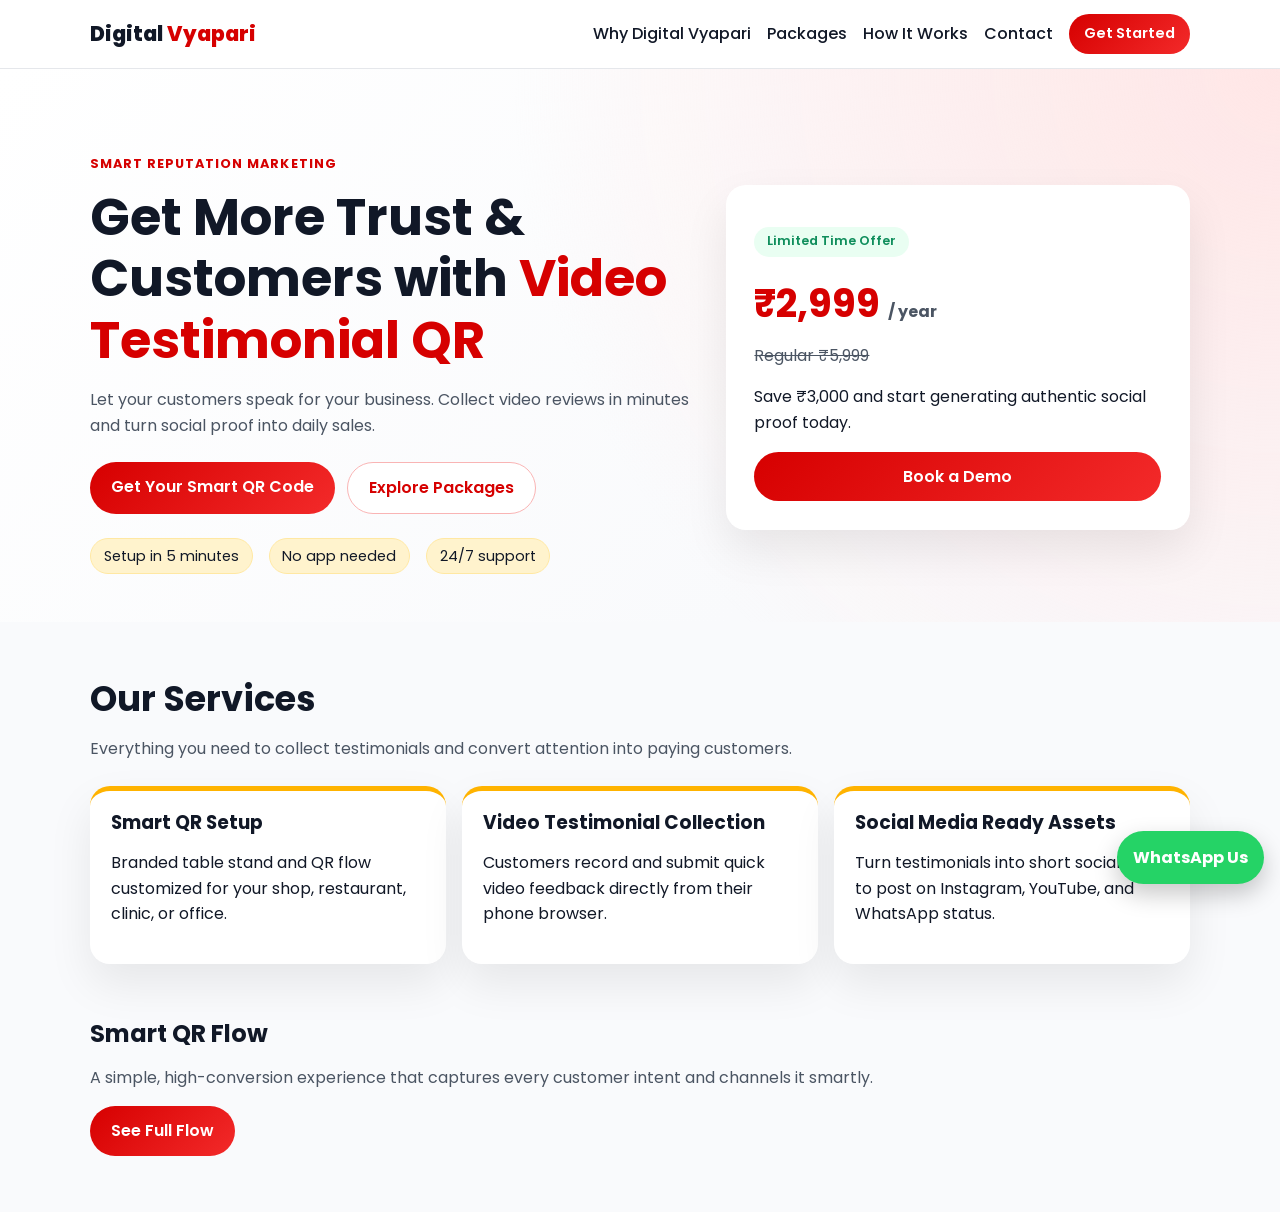
==== index.html @ a687a610 "Extend site with additional pages and Smart QR flow" ====
<!DOCTYPE html>
<html lang="en">
  <head>
    <meta charset="UTF-8" />
    <meta name="viewport" content="width=device-width, initial-scale=1.0" />
    <title>Digital Vyapari | Smart QR Video Testimonial</title>
    <meta
      name="description"
      content="Digital Vyapari helps local businesses collect video testimonials and grow trust using Smart QR technology."
    />
    <link rel="preconnect" href="https://fonts.googleapis.com" />
    <link rel="preconnect" href="https://fonts.gstatic.com" crossorigin />
    <link
      href="https://fonts.googleapis.com/css2?family=Poppins:wght@400;500;600;700;800&display=swap"
      rel="stylesheet"
    />
    <link rel="stylesheet" href="styles.css" />
  </head>
  <body>
    <header class="site-header">
      <div class="container nav-wrap">
        <a href="index.html" class="brand">Digital <span>Vyapari</span></a>
        <nav>
          <a href="why-digital-vyapari.html">Why Digital Vyapari</a>
          <a href="packages.html">Packages</a>
          <a href="how-it-works.html">How It Works</a>
          <a href="contact.html">Contact</a>
          <a href="contact.html" class="btn btn-small">Get Started</a>
        </nav>
      </div>
    </header>

    <main>
      <section class="hero">
        <div class="container hero-grid">
          <div class="hero-copy reveal-up">
            <p class="eyebrow">Smart Reputation Marketing</p>
            <h1>
              Get More Trust & Customers with <span>Video Testimonial QR</span>
            </h1>
            <p class="subtext">
              Let your customers speak for your business. Collect video reviews
              in minutes and turn social proof into daily sales.
            </p>
            <div class="hero-cta">
              <a href="contact.html" class="btn">Get Your Smart QR Code</a>
              <a href="packages.html" class="btn btn-outline">Explore Packages</a>
            </div>
            <ul class="hero-points">
              <li>Setup in 5 minutes</li>
              <li>No app needed</li>
              <li>24/7 support</li>
            </ul>
          </div>
          <div class="hero-card reveal-up delay-1">
            <p class="badge">Limited Time Offer</p>
            <h2>₹2,999 <small>/ year</small></h2>
            <p class="strike">Regular ₹5,999</p>
            <p>Save ₹3,000 and start generating authentic social proof today.</p>
            <a class="btn btn-block" href="contact.html">Book a Demo</a>
          </div>
        </div>
      </section>

      <section class="services section">
        <div class="container reveal-up">
          <h2>Our Services</h2>
          <p class="section-text">
            Everything you need to collect testimonials and convert attention
            into paying customers.
          </p>
          <div class="service-grid">
            <article class="service-card">
              <h3>Smart QR Setup</h3>
              <p>
                Branded table stand and QR flow customized for your shop,
                restaurant, clinic, or office.
              </p>
            </article>
            <article class="service-card">
              <h3>Video Testimonial Collection</h3>
              <p>
                Customers record and submit quick video feedback directly from
                their phone browser.
              </p>
            </article>
            <article class="service-card">
              <h3>Social Media Ready Assets</h3>
              <p>
                Turn testimonials into short social clips to post on Instagram,
                YouTube, and WhatsApp status.
              </p>
            </article>
          </div>
        </div>
      </section>

      <section class="section flow-highlight">
        <div class="container reveal-up">
          <h2>Smart QR Flow</h2>
          <p class="section-text">
            A simple, high-conversion experience that captures every customer
            intent and channels it smartly.
          </p>
          <a href="how-it-works.html" class="btn">See Full Flow</a>
        </div>
      </section>
    </main>

    <a
      class="whatsapp-float"
      href="https://wa.me/919999999999"
      target="_blank"
      rel="noopener noreferrer"
      aria-label="Chat on WhatsApp"
      >WhatsApp Us</a
    >
  </body>
</html>
---- styles.css ----
:root {
  --bg: #f9fafc;
  --text: #111827;
  --muted: #4b5563;
  --primary: #d60000;
  --secondary: #ffb300;
  --accent: #128c7e;
  --card: #ffffff;
  --shadow: 0 20px 45px rgba(0, 0, 0, 0.08);
}

* {
  box-sizing: border-box;
}

body {
  margin: 0;
  font-family: "Poppins", system-ui, -apple-system, sans-serif;
  color: var(--text);
  background: var(--bg);
  line-height: 1.6;
}

.container {
  width: min(1100px, 92%);
  margin: 0 auto;
}

.site-header {
  position: sticky;
  top: 0;
  background: rgba(255, 255, 255, 0.9);
  backdrop-filter: blur(10px);
  border-bottom: 1px solid #e5e7eb;
  z-index: 10;
}

.nav-wrap {
  display: flex;
  justify-content: space-between;
  align-items: center;
  gap: 1rem;
  padding: 0.85rem 0;
}

.brand {
  font-size: 1.3rem;
  font-weight: 800;
  color: var(--text);
  text-decoration: none;
  white-space: nowrap;
}

.brand span {
  color: var(--primary);
}

nav {
  display: flex;
  gap: 1rem;
  align-items: center;
}

nav a {
  color: var(--text);
  text-decoration: none;
  font-weight: 500;
  transition: color 0.25s ease;
}

nav a:hover {
  color: var(--primary);
}

.hero {
  padding: 4.5rem 0 3rem;
  background: radial-gradient(circle at top right, #ffe6e6, transparent 55%),
    linear-gradient(135deg, #ffffff 0%, #f9fafc 70%);
}

.page-hero {
  padding: 4rem 0 2.4rem;
}

.hero-grid {
  display: grid;
  grid-template-columns: 1.3fr 1fr;
  gap: 2rem;
  align-items: center;
}

.eyebrow {
  font-weight: 700;
  color: var(--primary);
  text-transform: uppercase;
  letter-spacing: 0.08em;
  font-size: 0.8rem;
}

h1,
h2,
h3 {
  line-height: 1.2;
  margin: 0 0 0.7rem;
}

h1 {
  font-size: clamp(2rem, 4vw, 3.2rem);
}

h1 span {
  color: var(--primary);
}

.subtext,
.section-text {
  color: var(--muted);
}

.hero-cta {
  display: flex;
  gap: 0.8rem;
  flex-wrap: wrap;
  margin: 1.5rem 0;
}

.btn {
  display: inline-block;
  background: linear-gradient(135deg, var(--primary), #f32a2a);
  color: #fff;
  border: none;
  border-radius: 999px;
  padding: 0.75rem 1.3rem;
  font-weight: 600;
  text-decoration: none;
  cursor: pointer;
  transition: transform 0.22s ease, box-shadow 0.22s ease;
}

.btn:hover {
  transform: translateY(-2px);
  box-shadow: 0 10px 20px rgba(214, 0, 0, 0.18);
}

.btn-outline {
  background: #fff;
  color: var(--primary);
  border: 1px solid #f9b4b4;
}

.btn-small {
  padding: 0.55rem 0.95rem;
  font-size: 0.9rem;
}

.btn-block {
  width: 100%;
  text-align: center;
}

.hero-points {
  list-style: none;
  display: flex;
  gap: 1rem;
  padding: 0;
  margin: 0;
  flex-wrap: wrap;
}

.hero-points li {
  background: #fff3cd;
  border: 1px solid #ffe8a3;
  border-radius: 999px;
  padding: 0.35rem 0.8rem;
  font-size: 0.9rem;
}

.hero-card,
.service-card,
.contact-form {
  background: var(--card);
  border-radius: 20px;
  box-shadow: var(--shadow);
}

.hero-card {
  padding: 1.8rem;
}

.badge {
  display: inline-block;
  background: #e9fef2;
  color: #0f8e5c;
  border-radius: 999px;
  padding: 0.3rem 0.8rem;
  font-size: 0.8rem;
  font-weight: 600;
}

.hero-card h2 {
  margin-top: 0.7rem;
  font-size: 2.4rem;
  color: var(--primary);
}

.hero-card h2 small {
  font-size: 1rem;
  color: var(--muted);
}

.strike {
  text-decoration: line-through;
  color: var(--muted);
}

.section {
  padding: 3.5rem 0;
}

.services h2,
.contact h2 {
  font-size: clamp(1.5rem, 3vw, 2.2rem);
}

.service-grid,
.flow-grid {
  margin-top: 1.5rem;
  display: grid;
  grid-template-columns: repeat(3, minmax(0, 1fr));
  gap: 1rem;
}

.service-card {
  padding: 1.3rem;
  border-top: 5px solid var(--secondary);
  transition: transform 0.25s ease, box-shadow 0.25s ease;
}

.service-card:hover,
.hero-card:hover {
  transform: translateY(-4px);
  box-shadow: 0 24px 46px rgba(0, 0, 0, 0.1);
}

.flow-highlight {
  padding-top: 0;
}

.contact {
  background: linear-gradient(180deg, #fefefe 0, #f3f6fa 100%);
}

.contact-wrap {
  display: grid;
  grid-template-columns: 1fr 1fr;
  gap: 2rem;
  align-items: start;
}

.contact-form {
  padding: 1.2rem;
}

.pricing-grid {
  display: grid;
  grid-template-columns: 1fr 1fr;
  gap: 1rem;
}

.pricing-card.popular {
  border: 1px solid #ffd3d3;
}

label {
  display: block;
  margin-bottom: 0.8rem;
  font-weight: 600;
  font-size: 0.95rem;
}

input,
textarea {
  width: 100%;
  margin-top: 0.35rem;
  border: 1px solid #d1d5db;
  border-radius: 10px;
  padding: 0.7rem 0.8rem;
  font: inherit;
}

.whatsapp-float {
  position: fixed;
  right: 1rem;
  bottom: 1rem;
  background: #25d366;
  color: #fff;
  text-decoration: none;
  padding: 0.85rem 1rem;
  border-radius: 999px;
  font-weight: 700;
  box-shadow: 0 10px 25px rgba(0, 0, 0, 0.22);
}

.reveal-up {
  animation: revealUp 0.7s ease both;
}

.delay-1 {
  animation-delay: 0.12s;
}

.delay-2 {
  animation-delay: 0.24s;
}

@keyframes revealUp {
  from {
    opacity: 0;
    transform: translateY(16px);
  }
  to {
    opacity: 1;
    transform: translateY(0);
  }
}

@media (max-width: 1024px) {
  nav {
    gap: 0.65rem;
  }

  nav a {
    font-size: 0.92rem;
  }
}

@media (max-width: 900px) {
  .hero-grid,
  .contact-wrap,
  .pricing-grid {
    grid-template-columns: 1fr;
  }

  .service-grid,
  .flow-grid {
    grid-template-columns: 1fr 1fr;
  }

  nav a:not(.btn) {
    display: none;
  }
}

@media (max-width: 600px) {
  .hero {
    padding-top: 3rem;
  }

  .service-grid,
  .flow-grid {
    grid-template-columns: 1fr;
  }

  .hero-points {
    flex-direction: column;
    align-items: flex-start;
  }
}
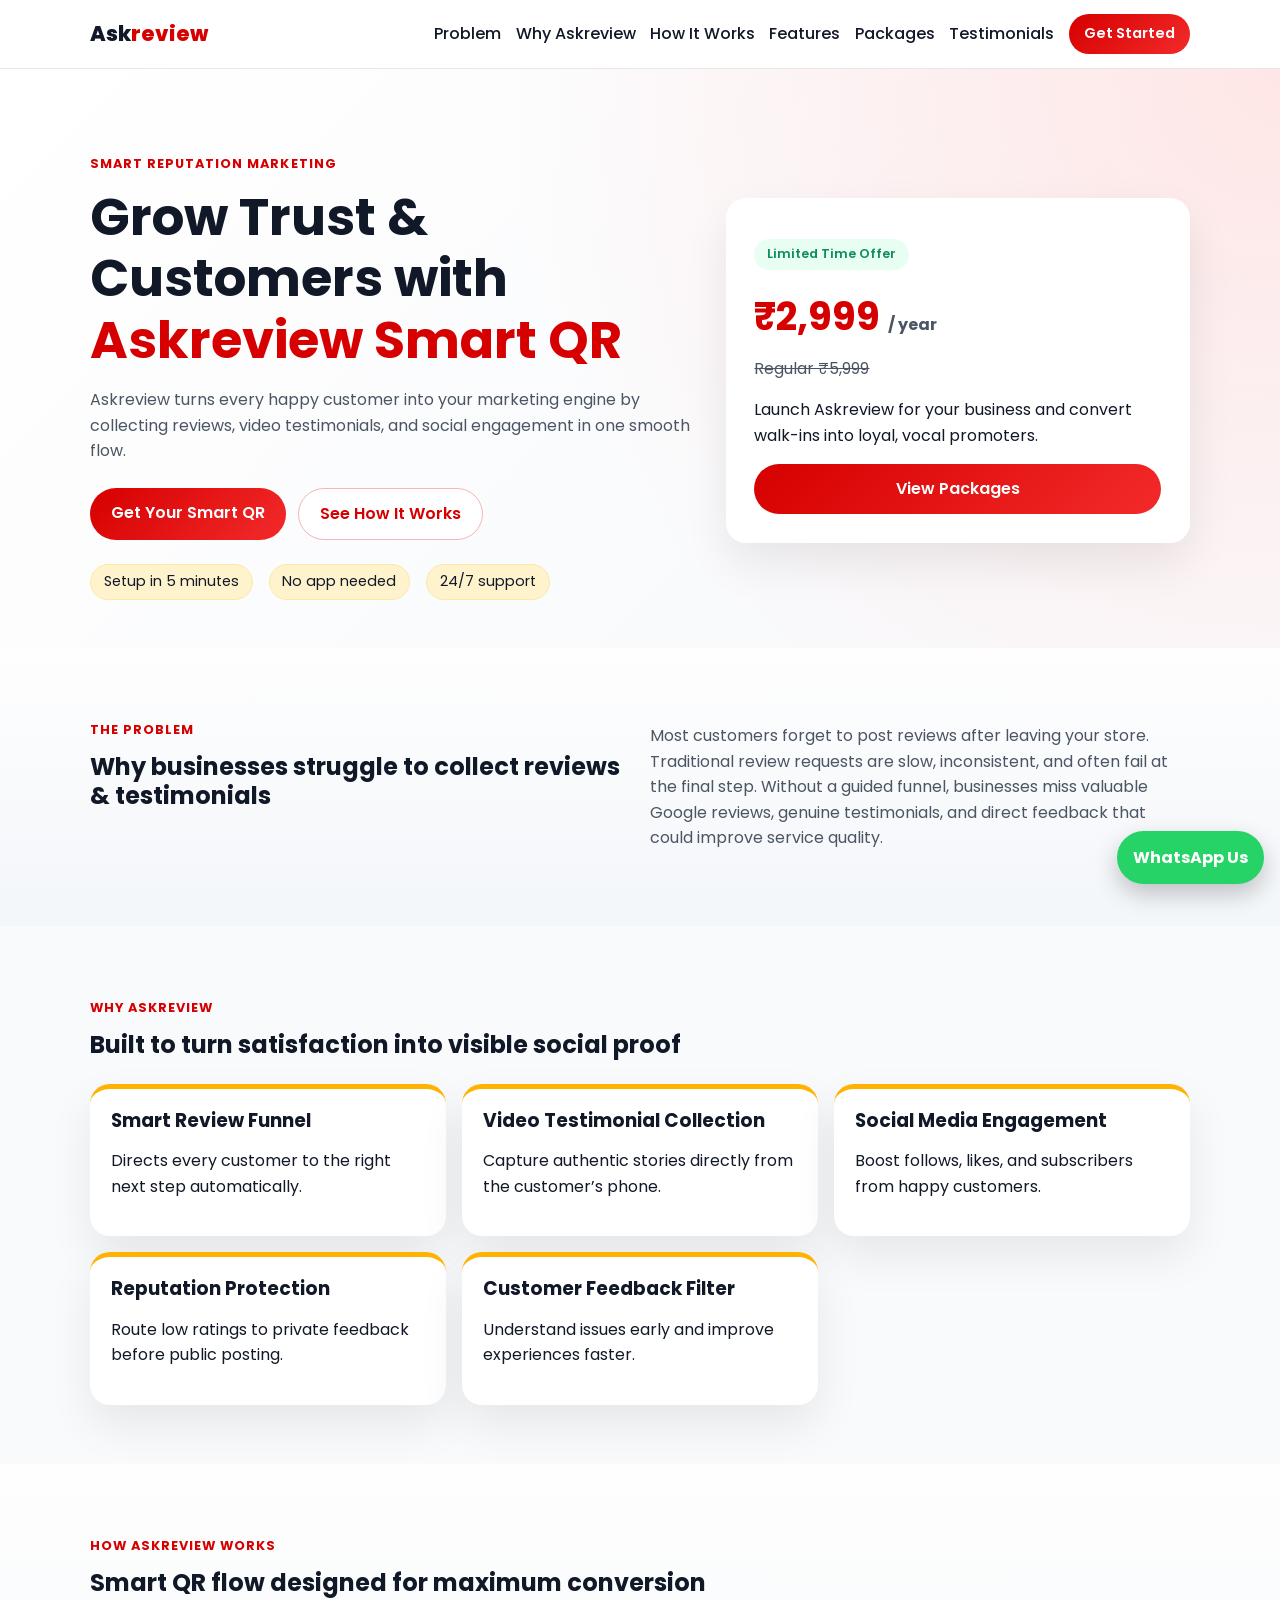
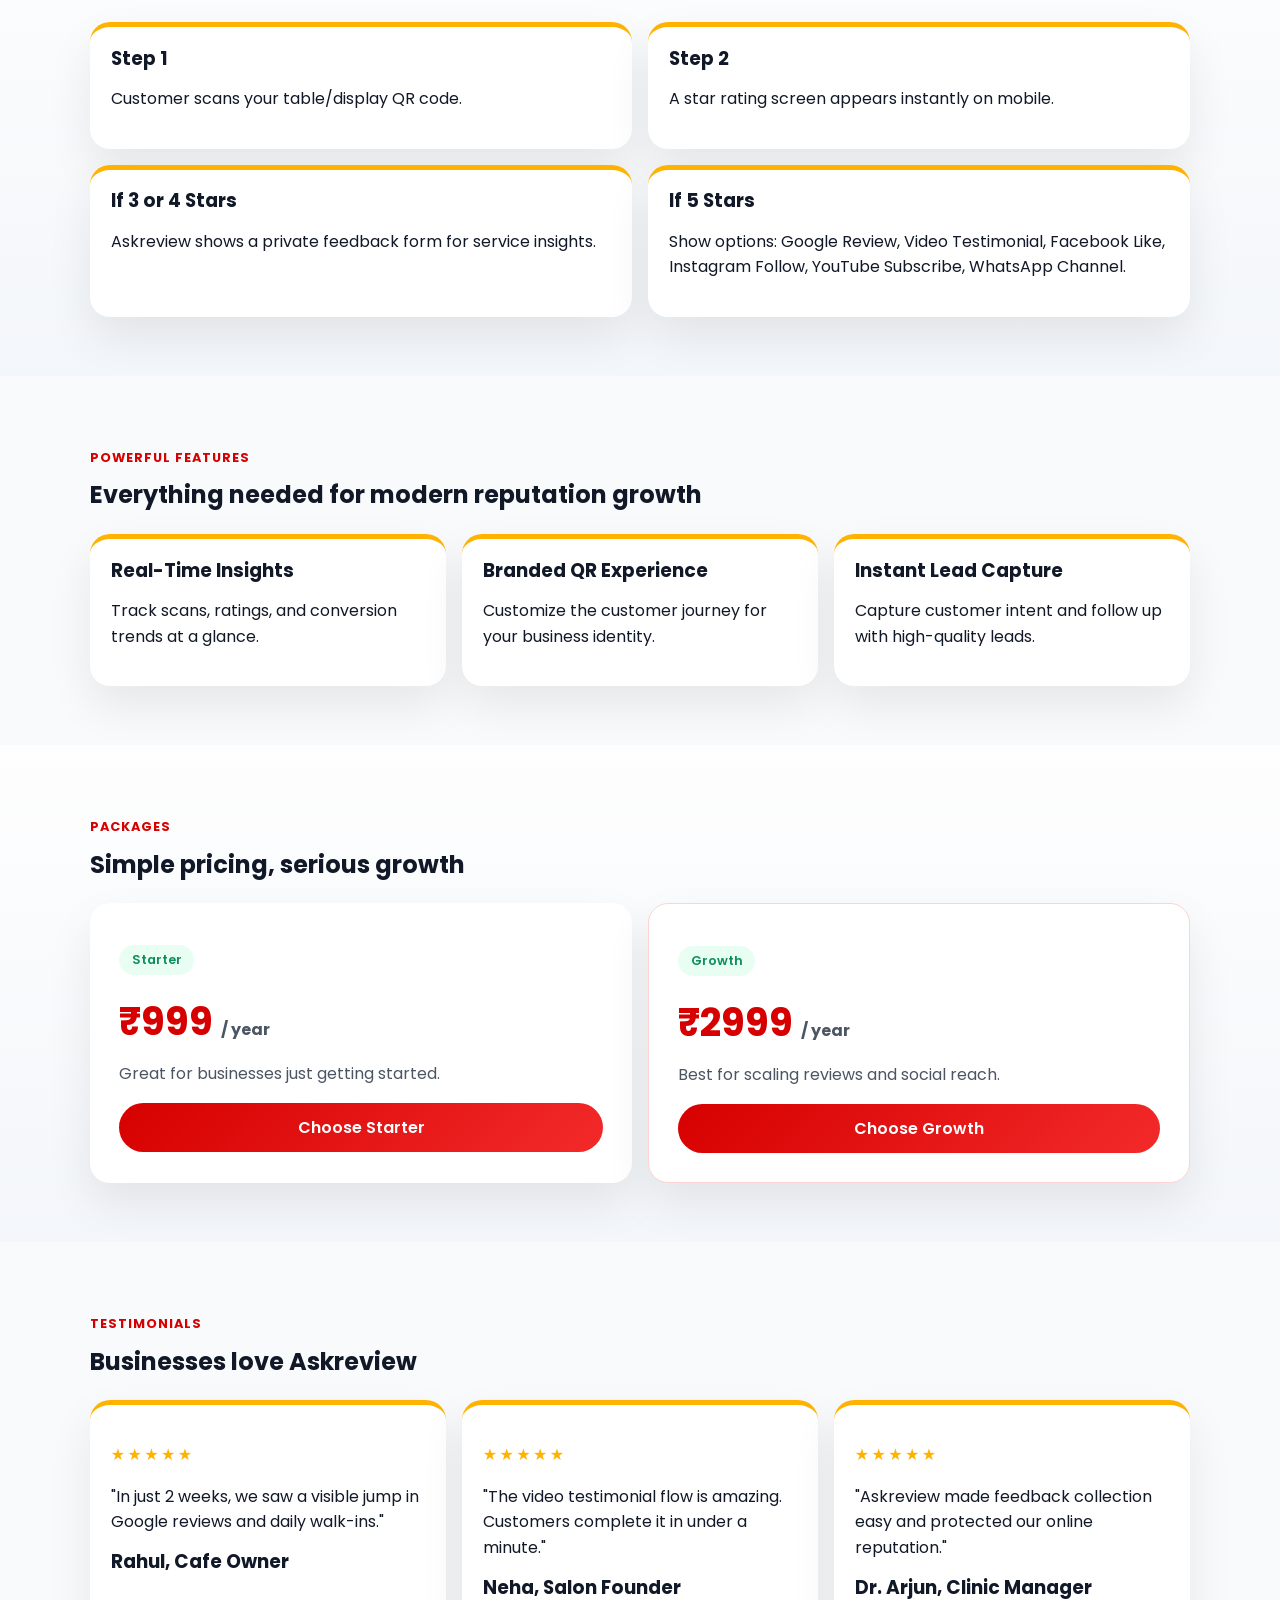
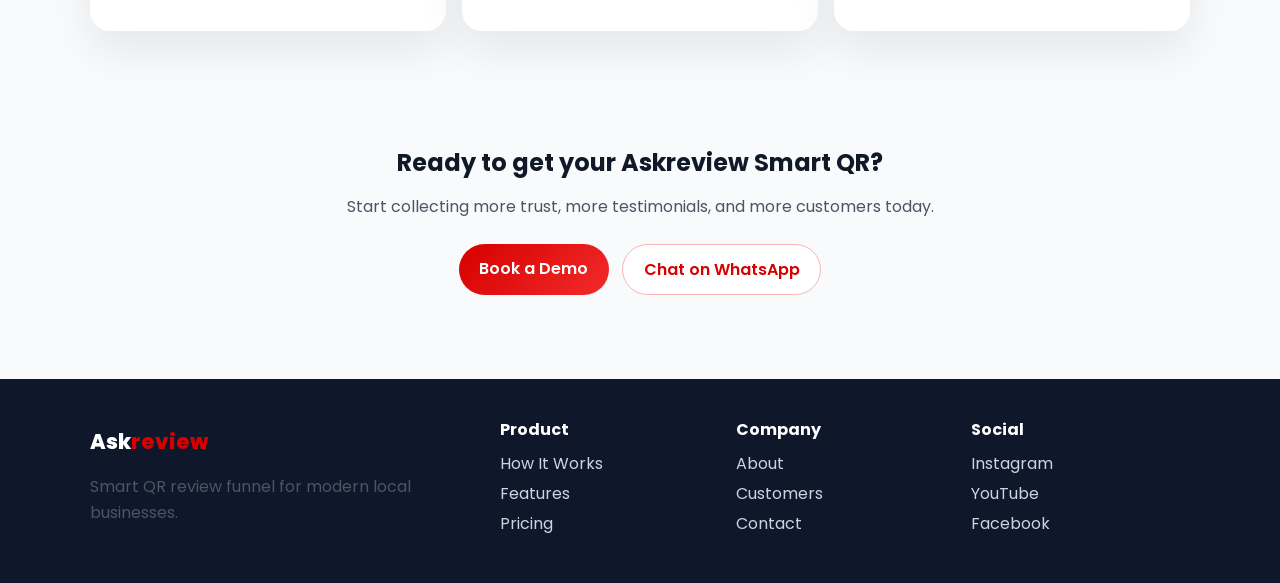
==== commit 07be3a79: "Rebrand to Askreview and expand single-page SaaS sections" ====
--- a/index.html
+++ b/index.html
@@ -3,10 +3,10 @@
   <head>
     <meta charset="UTF-8" />
     <meta name="viewport" content="width=device-width, initial-scale=1.0" />
-    <title>Digital Vyapari | Smart QR Video Testimonial</title>
+    <title>Askreview | Smart QR Review Funnel</title>
     <meta
       name="description"
-      content="Digital Vyapari helps local businesses collect video testimonials and grow trust using Smart QR technology."
+      content="Askreview helps local businesses collect Google reviews, video testimonials, and social proof with a Smart QR funnel."
     />
     <link rel="preconnect" href="https://fonts.googleapis.com" />
     <link rel="preconnect" href="https://fonts.gstatic.com" crossorigin />
@@ -19,32 +19,33 @@
   <body>
     <header class="site-header">
       <div class="container nav-wrap">
-        <a href="index.html" class="brand">Digital <span>Vyapari</span></a>
+        <a href="#home" class="brand">Ask<span>review</span></a>
         <nav>
-          <a href="why-digital-vyapari.html">Why Digital Vyapari</a>
-          <a href="packages.html">Packages</a>
-          <a href="how-it-works.html">How It Works</a>
-          <a href="contact.html">Contact</a>
-          <a href="contact.html" class="btn btn-small">Get Started</a>
+          <a href="#problem">Problem</a>
+          <a href="#why-askreview">Why Askreview</a>
+          <a href="#how-it-works">How It Works</a>
+          <a href="#features">Features</a>
+          <a href="#packages">Packages</a>
+          <a href="#testimonials">Testimonials</a>
+          <a href="#cta" class="btn btn-small">Get Started</a>
         </nav>
       </div>
     </header>
 
     <main>
-      <section class="hero">
+      <section id="home" class="hero">
         <div class="container hero-grid">
-          <div class="hero-copy reveal-up">
+          <div class="hero-copy reveal-on-scroll">
             <p class="eyebrow">Smart Reputation Marketing</p>
-            <h1>
-              Get More Trust & Customers with <span>Video Testimonial QR</span>
-            </h1>
+            <h1>Grow Trust & Customers with <span>Askreview Smart QR</span></h1>
             <p class="subtext">
-              Let your customers speak for your business. Collect video reviews
-              in minutes and turn social proof into daily sales.
+              Askreview turns every happy customer into your marketing engine by
+              collecting reviews, video testimonials, and social engagement in
+              one smooth flow.
             </p>
             <div class="hero-cta">
-              <a href="contact.html" class="btn">Get Your Smart QR Code</a>
-              <a href="packages.html" class="btn btn-outline">Explore Packages</a>
+              <a href="#cta" class="btn">Get Your Smart QR</a>
+              <a href="#how-it-works" class="btn btn-outline">See How It Works</a>
             </div>
             <ul class="hero-points">
               <li>Setup in 5 minutes</li>
@@ -52,60 +53,218 @@
               <li>24/7 support</li>
             </ul>
           </div>
-          <div class="hero-card reveal-up delay-1">
+          <div class="hero-card reveal-on-scroll delay-1">
             <p class="badge">Limited Time Offer</p>
             <h2>₹2,999 <small>/ year</small></h2>
             <p class="strike">Regular ₹5,999</p>
-            <p>Save ₹3,000 and start generating authentic social proof today.</p>
-            <a class="btn btn-block" href="contact.html">Book a Demo</a>
-          </div>
-        </div>
-      </section>
-
-      <section class="services section">
-        <div class="container reveal-up">
-          <h2>Our Services</h2>
+            <p>
+              Launch Askreview for your business and convert walk-ins into loyal,
+              vocal promoters.
+            </p>
+            <a class="btn btn-block" href="#packages">View Packages</a>
+          </div>
+        </div>
+      </section>
+
+      <section id="problem" class="section section-soft reveal-on-scroll">
+        <div class="container two-col">
+          <div>
+            <p class="eyebrow">The Problem</p>
+            <h2>Why businesses struggle to collect reviews & testimonials</h2>
+          </div>
           <p class="section-text">
-            Everything you need to collect testimonials and convert attention
-            into paying customers.
+            Most customers forget to post reviews after leaving your store.
+            Traditional review requests are slow, inconsistent, and often fail at
+            the final step. Without a guided funnel, businesses miss valuable
+            Google reviews, genuine testimonials, and direct feedback that could
+            improve service quality.
           </p>
+        </div>
+      </section>
+
+      <section id="why-askreview" class="section">
+        <div class="container">
+          <div class="section-head reveal-on-scroll">
+            <p class="eyebrow">Why Askreview</p>
+            <h2>Built to turn satisfaction into visible social proof</h2>
+          </div>
           <div class="service-grid">
-            <article class="service-card">
-              <h3>Smart QR Setup</h3>
-              <p>
-                Branded table stand and QR flow customized for your shop,
-                restaurant, clinic, or office.
-              </p>
-            </article>
-            <article class="service-card">
+            <article class="service-card reveal-on-scroll">
+              <h3>Smart Review Funnel</h3>
+              <p>Directs every customer to the right next step automatically.</p>
+            </article>
+            <article class="service-card reveal-on-scroll delay-1">
               <h3>Video Testimonial Collection</h3>
-              <p>
-                Customers record and submit quick video feedback directly from
-                their phone browser.
-              </p>
-            </article>
-            <article class="service-card">
-              <h3>Social Media Ready Assets</h3>
-              <p>
-                Turn testimonials into short social clips to post on Instagram,
-                YouTube, and WhatsApp status.
-              </p>
-            </article>
-          </div>
-        </div>
-      </section>
-
-      <section class="section flow-highlight">
-        <div class="container reveal-up">
-          <h2>Smart QR Flow</h2>
+              <p>Capture authentic stories directly from the customer’s phone.</p>
+            </article>
+            <article class="service-card reveal-on-scroll delay-2">
+              <h3>Social Media Engagement</h3>
+              <p>Boost follows, likes, and subscribers from happy customers.</p>
+            </article>
+            <article class="service-card reveal-on-scroll">
+              <h3>Reputation Protection</h3>
+              <p>Route low ratings to private feedback before public posting.</p>
+            </article>
+            <article class="service-card reveal-on-scroll delay-1">
+              <h3>Customer Feedback Filter</h3>
+              <p>Understand issues early and improve experiences faster.</p>
+            </article>
+          </div>
+        </div>
+      </section>
+
+      <section id="how-it-works" class="section section-soft">
+        <div class="container">
+          <div class="section-head reveal-on-scroll">
+            <p class="eyebrow">How Askreview Works</p>
+            <h2>Smart QR flow designed for maximum conversion</h2>
+          </div>
+          <div class="flow-grid">
+            <article class="service-card reveal-on-scroll">
+              <h3>Step 1</h3>
+              <p>Customer scans your table/display QR code.</p>
+            </article>
+            <article class="service-card reveal-on-scroll delay-1">
+              <h3>Step 2</h3>
+              <p>A star rating screen appears instantly on mobile.</p>
+            </article>
+            <article class="service-card reveal-on-scroll delay-2">
+              <h3>If 3 or 4 Stars</h3>
+              <p>Askreview shows a private feedback form for service insights.</p>
+            </article>
+            <article class="service-card reveal-on-scroll">
+              <h3>If 5 Stars</h3>
+              <p>
+                Show options: Google Review, Video Testimonial, Facebook Like,
+                Instagram Follow, YouTube Subscribe, WhatsApp Channel.
+              </p>
+            </article>
+          </div>
+        </div>
+      </section>
+
+      <section id="features" class="section">
+        <div class="container">
+          <div class="section-head reveal-on-scroll">
+            <p class="eyebrow">Powerful Features</p>
+            <h2>Everything needed for modern reputation growth</h2>
+          </div>
+          <div class="service-grid">
+            <article class="service-card reveal-on-scroll">
+              <h3>Real-Time Insights</h3>
+              <p>Track scans, ratings, and conversion trends at a glance.</p>
+            </article>
+            <article class="service-card reveal-on-scroll delay-1">
+              <h3>Branded QR Experience</h3>
+              <p>Customize the customer journey for your business identity.</p>
+            </article>
+            <article class="service-card reveal-on-scroll delay-2">
+              <h3>Instant Lead Capture</h3>
+              <p>Capture customer intent and follow up with high-quality leads.</p>
+            </article>
+          </div>
+        </div>
+      </section>
+
+      <section id="packages" class="section section-soft">
+        <div class="container">
+          <div class="section-head reveal-on-scroll">
+            <p class="eyebrow">Packages</p>
+            <h2>Simple pricing, serious growth</h2>
+          </div>
+          <div class="pricing-grid">
+            <article class="hero-card pricing-card reveal-on-scroll">
+              <p class="badge">Starter</p>
+              <h2>₹999 <small>/ year</small></h2>
+              <p class="section-text">Great for businesses just getting started.</p>
+              <a class="btn btn-block" href="#cta">Choose Starter</a>
+            </article>
+            <article class="hero-card pricing-card popular reveal-on-scroll delay-1">
+              <p class="badge">Growth</p>
+              <h2>₹2999 <small>/ year</small></h2>
+              <p class="section-text">Best for scaling reviews and social reach.</p>
+              <a class="btn btn-block" href="#cta">Choose Growth</a>
+            </article>
+          </div>
+        </div>
+      </section>
+
+      <section id="testimonials" class="section">
+        <div class="container">
+          <div class="section-head reveal-on-scroll">
+            <p class="eyebrow">Testimonials</p>
+            <h2>Businesses love Askreview</h2>
+          </div>
+          <div class="service-grid">
+            <article class="service-card reveal-on-scroll">
+              <p class="stars">★★★★★</p>
+              <p>
+                "In just 2 weeks, we saw a visible jump in Google reviews and
+                daily walk-ins."
+              </p>
+              <h3>Rahul, Cafe Owner</h3>
+            </article>
+            <article class="service-card reveal-on-scroll delay-1">
+              <p class="stars">★★★★★</p>
+              <p>
+                "The video testimonial flow is amazing. Customers complete it in
+                under a minute."
+              </p>
+              <h3>Neha, Salon Founder</h3>
+            </article>
+            <article class="service-card reveal-on-scroll delay-2">
+              <p class="stars">★★★★★</p>
+              <p>
+                "Askreview made feedback collection easy and protected our
+                online reputation."
+              </p>
+              <h3>Dr. Arjun, Clinic Manager</h3>
+            </article>
+          </div>
+        </div>
+      </section>
+
+      <section id="cta" class="section final-cta">
+        <div class="container reveal-on-scroll">
+          <h2>Ready to get your Askreview Smart QR?</h2>
           <p class="section-text">
-            A simple, high-conversion experience that captures every customer
-            intent and channels it smartly.
+            Start collecting more trust, more testimonials, and more customers
+            today.
           </p>
-          <a href="how-it-works.html" class="btn">See Full Flow</a>
+          <div class="hero-cta center">
+            <a href="mailto:hello@askreview.in" class="btn">Book a Demo</a>
+            <a href="https://wa.me/919999999999" class="btn btn-outline">Chat on WhatsApp</a>
+          </div>
         </div>
       </section>
     </main>
+
+    <footer class="site-footer">
+      <div class="container footer-grid">
+        <div>
+          <a href="#home" class="brand">Ask<span>review</span></a>
+          <p class="section-text">Smart QR review funnel for modern local businesses.</p>
+        </div>
+        <div>
+          <h3>Product</h3>
+          <a href="#how-it-works">How It Works</a>
+          <a href="#features">Features</a>
+          <a href="#packages">Pricing</a>
+        </div>
+        <div>
+          <h3>Company</h3>
+          <a href="#problem">About</a>
+          <a href="#testimonials">Customers</a>
+          <a href="#cta">Contact</a>
+        </div>
+        <div>
+          <h3>Social</h3>
+          <a href="https://www.instagram.com" target="_blank" rel="noopener noreferrer">Instagram</a>
+          <a href="https://www.youtube.com" target="_blank" rel="noopener noreferrer">YouTube</a>
+          <a href="https://www.facebook.com" target="_blank" rel="noopener noreferrer">Facebook</a>
+        </div>
+      </div>
+    </footer>
 
     <a
       class="whatsapp-float"
@@ -115,5 +274,7 @@
       aria-label="Chat on WhatsApp"
       >WhatsApp Us</a
     >
+
+    <script src="script.js"></script>
   </body>
 </html>
--- a/styles.css
+++ b/styles.css
@@ -4,13 +4,16 @@
   --muted: #4b5563;
   --primary: #d60000;
   --secondary: #ffb300;
-  --accent: #128c7e;
   --card: #ffffff;
   --shadow: 0 20px 45px rgba(0, 0, 0, 0.08);
 }
 
 * {
   box-sizing: border-box;
+}
+
+html {
+  scroll-behavior: smooth;
 }
 
 body {
@@ -57,7 +60,7 @@
 
 nav {
   display: flex;
-  gap: 1rem;
+  gap: 0.9rem;
   align-items: center;
 }
 
@@ -76,10 +79,6 @@
   padding: 4.5rem 0 3rem;
   background: radial-gradient(circle at top right, #ffe6e6, transparent 55%),
     linear-gradient(135deg, #ffffff 0%, #f9fafc 70%);
-}
-
-.page-hero {
-  padding: 4rem 0 2.4rem;
 }
 
 .hero-grid {
@@ -117,6 +116,26 @@
   color: var(--muted);
 }
 
+.section {
+  padding: 3.7rem 0;
+}
+
+.section-soft {
+  background: linear-gradient(180deg, #fefefe 0, #f3f6fa 100%);
+}
+
+.section-head {
+  max-width: 760px;
+  margin-bottom: 1.2rem;
+}
+
+.two-col {
+  display: grid;
+  grid-template-columns: 1fr 1fr;
+  gap: 1.3rem;
+  align-items: start;
+}
+
 .hero-cta {
   display: flex;
   gap: 0.8rem;
@@ -124,6 +143,10 @@
   margin: 1.5rem 0;
 }
 
+.hero-cta.center {
+  justify-content: center;
+}
+
 .btn {
   display: inline-block;
   background: linear-gradient(135deg, var(--primary), #f32a2a);
@@ -138,7 +161,7 @@
 }
 
 .btn:hover {
-  transform: translateY(-2px);
+  transform: translateY(-2px) scale(1.01);
   box-shadow: 0 10px 20px rgba(214, 0, 0, 0.18);
 }
 
@@ -176,8 +199,7 @@
 }
 
 .hero-card,
-.service-card,
-.contact-form {
+.service-card {
   background: var(--card);
   border-radius: 20px;
   box-shadow: var(--shadow);
@@ -213,23 +235,23 @@
   color: var(--muted);
 }
 
-.section {
-  padding: 3.5rem 0;
-}
-
-.services h2,
-.contact h2 {
-  font-size: clamp(1.5rem, 3vw, 2.2rem);
-}
-
 .service-grid,
-.flow-grid {
+.flow-grid,
+.pricing-grid {
   margin-top: 1.5rem;
   display: grid;
   grid-template-columns: repeat(3, minmax(0, 1fr));
   gap: 1rem;
 }
 
+.flow-grid {
+  grid-template-columns: repeat(2, minmax(0, 1fr));
+}
+
+.pricing-grid {
+  grid-template-columns: 1fr 1fr;
+}
+
 .service-card {
   padding: 1.3rem;
   border-top: 5px solid var(--secondary);
@@ -242,50 +264,50 @@
   box-shadow: 0 24px 46px rgba(0, 0, 0, 0.1);
 }
 
-.flow-highlight {
-  padding-top: 0;
-}
-
-.contact {
-  background: linear-gradient(180deg, #fefefe 0, #f3f6fa 100%);
-}
-
-.contact-wrap {
-  display: grid;
-  grid-template-columns: 1fr 1fr;
-  gap: 2rem;
-  align-items: start;
-}
-
-.contact-form {
-  padding: 1.2rem;
-}
-
-.pricing-grid {
-  display: grid;
-  grid-template-columns: 1fr 1fr;
-  gap: 1rem;
-}
-
 .pricing-card.popular {
   border: 1px solid #ffd3d3;
 }
 
-label {
+.stars {
+  color: #ffb300;
+  letter-spacing: 0.15em;
+  font-weight: 700;
+}
+
+.final-cta {
+  text-align: center;
+}
+
+.site-footer {
+  background: #0f172a;
+  color: #e5e7eb;
+  padding: 2.6rem 0;
+}
+
+.footer-grid {
+  display: grid;
+  grid-template-columns: 1.8fr 1fr 1fr 1fr;
+  gap: 1rem;
+}
+
+.site-footer .brand {
+  color: #fff;
+}
+
+.site-footer h3 {
+  color: #fff;
+  font-size: 1rem;
+}
+
+.site-footer a {
+  color: #cbd5e1;
+  text-decoration: none;
   display: block;
-  margin-bottom: 0.8rem;
-  font-weight: 600;
-  font-size: 0.95rem;
-}
-
-input,
-textarea {
-  width: 100%;
-  margin-top: 0.35rem;
-  border: 1px solid #d1d5db;
-  border-radius: 10px;
-  padding: 0.7rem 0.8rem;
-  font: inherit;
+  margin: 0.3rem 0;
+}
+
+.site-footer a:hover {
+  color: #fff;
 }
 
 .whatsapp-float {
@@ -299,50 +321,52 @@
   border-radius: 999px;
   font-weight: 700;
   box-shadow: 0 10px 25px rgba(0, 0, 0, 0.22);
-}
-
-.reveal-up {
-  animation: revealUp 0.7s ease both;
+  transition: transform 0.22s ease;
+}
+
+.whatsapp-float:hover {
+  transform: translateY(-2px);
+}
+
+.reveal-on-scroll {
+  opacity: 0;
+  transform: translateY(20px);
+  transition: opacity 0.7s ease, transform 0.7s ease;
+}
+
+.reveal-on-scroll.is-visible {
+  opacity: 1;
+  transform: translateY(0);
 }
 
 .delay-1 {
-  animation-delay: 0.12s;
+  transition-delay: 0.12s;
 }
 
 .delay-2 {
-  animation-delay: 0.24s;
-}
-
-@keyframes revealUp {
-  from {
-    opacity: 0;
-    transform: translateY(16px);
-  }
-  to {
-    opacity: 1;
-    transform: translateY(0);
-  }
-}
-
-@media (max-width: 1024px) {
+  transition-delay: 0.24s;
+}
+
+@media (max-width: 1100px) {
   nav {
-    gap: 0.65rem;
+    gap: 0.6rem;
   }
 
   nav a {
-    font-size: 0.92rem;
+    font-size: 0.87rem;
   }
 }
 
 @media (max-width: 900px) {
   .hero-grid,
-  .contact-wrap,
-  .pricing-grid {
+  .two-col,
+  .pricing-grid,
+  .footer-grid,
+  .flow-grid {
     grid-template-columns: 1fr;
   }
 
-  .service-grid,
-  .flow-grid {
+  .service-grid {
     grid-template-columns: 1fr 1fr;
   }
 
@@ -356,8 +380,7 @@
     padding-top: 3rem;
   }
 
-  .service-grid,
-  .flow-grid {
+  .service-grid {
     grid-template-columns: 1fr;
   }
 
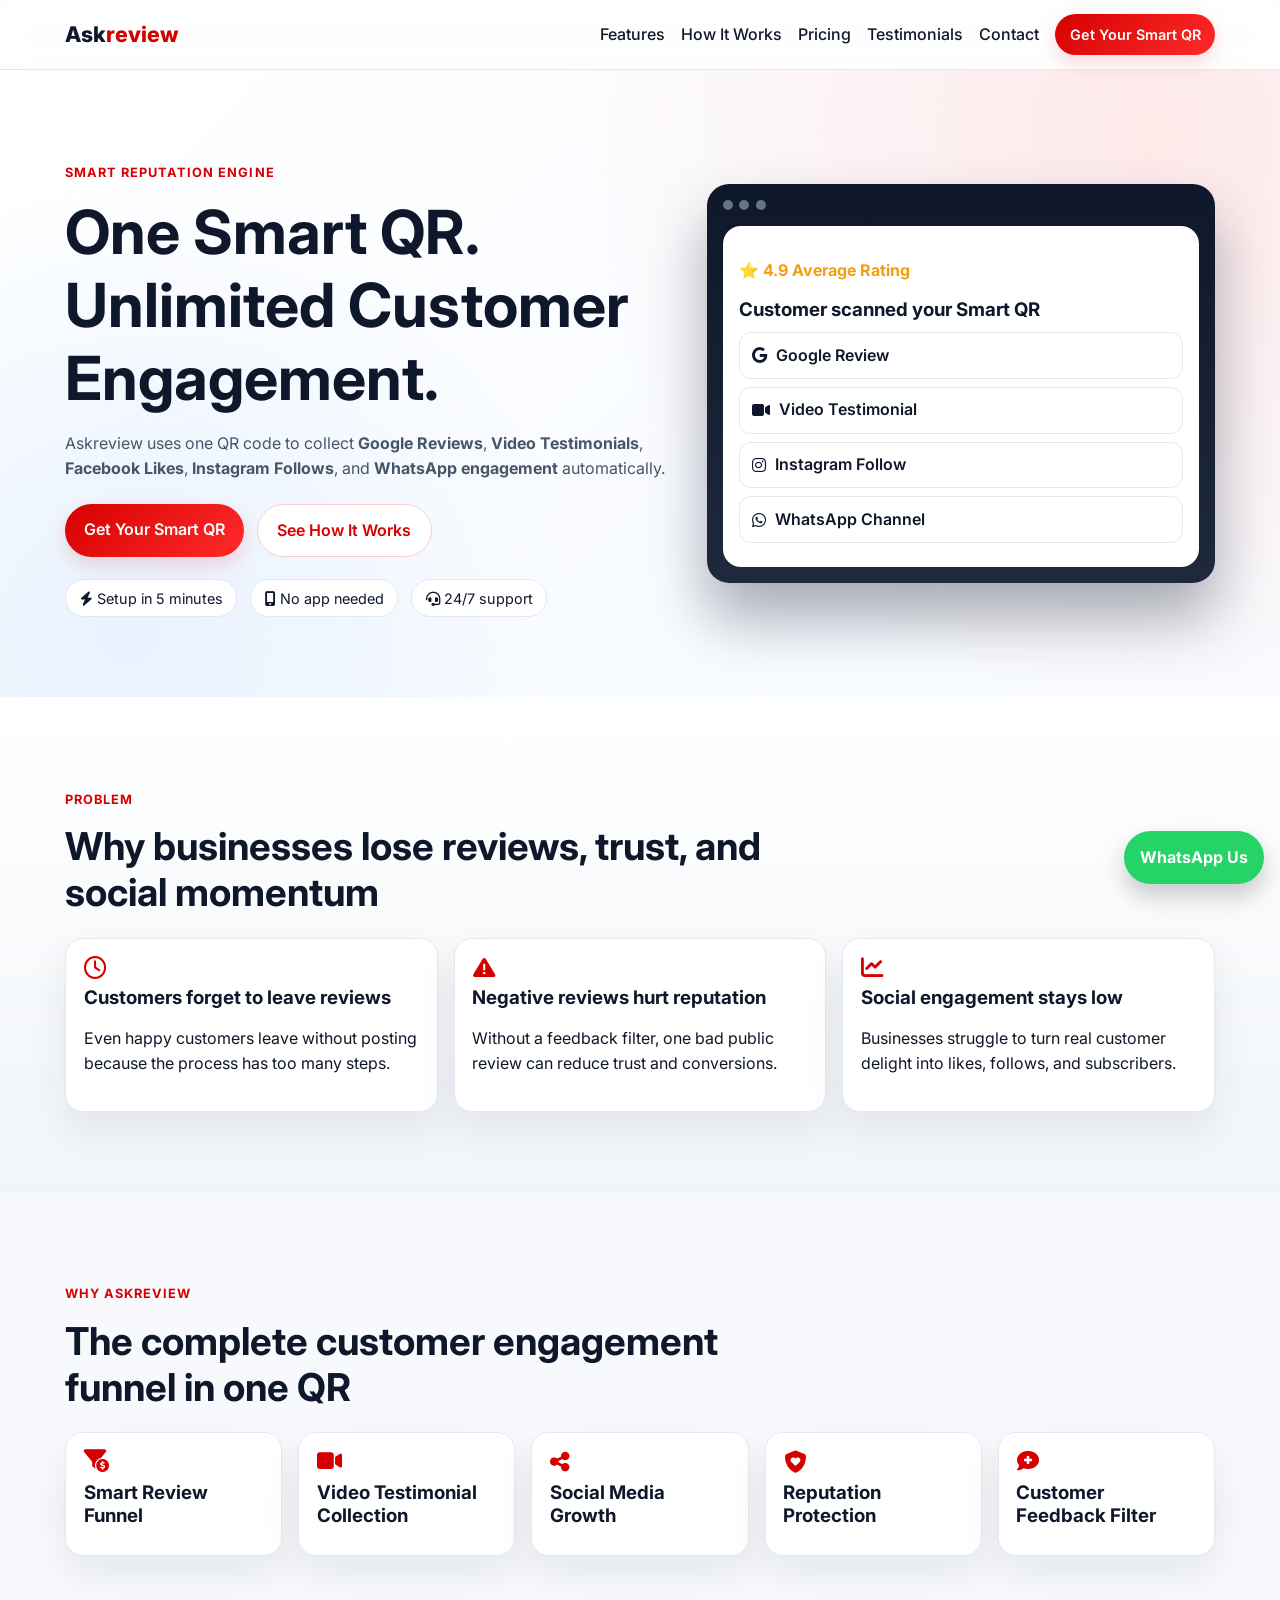
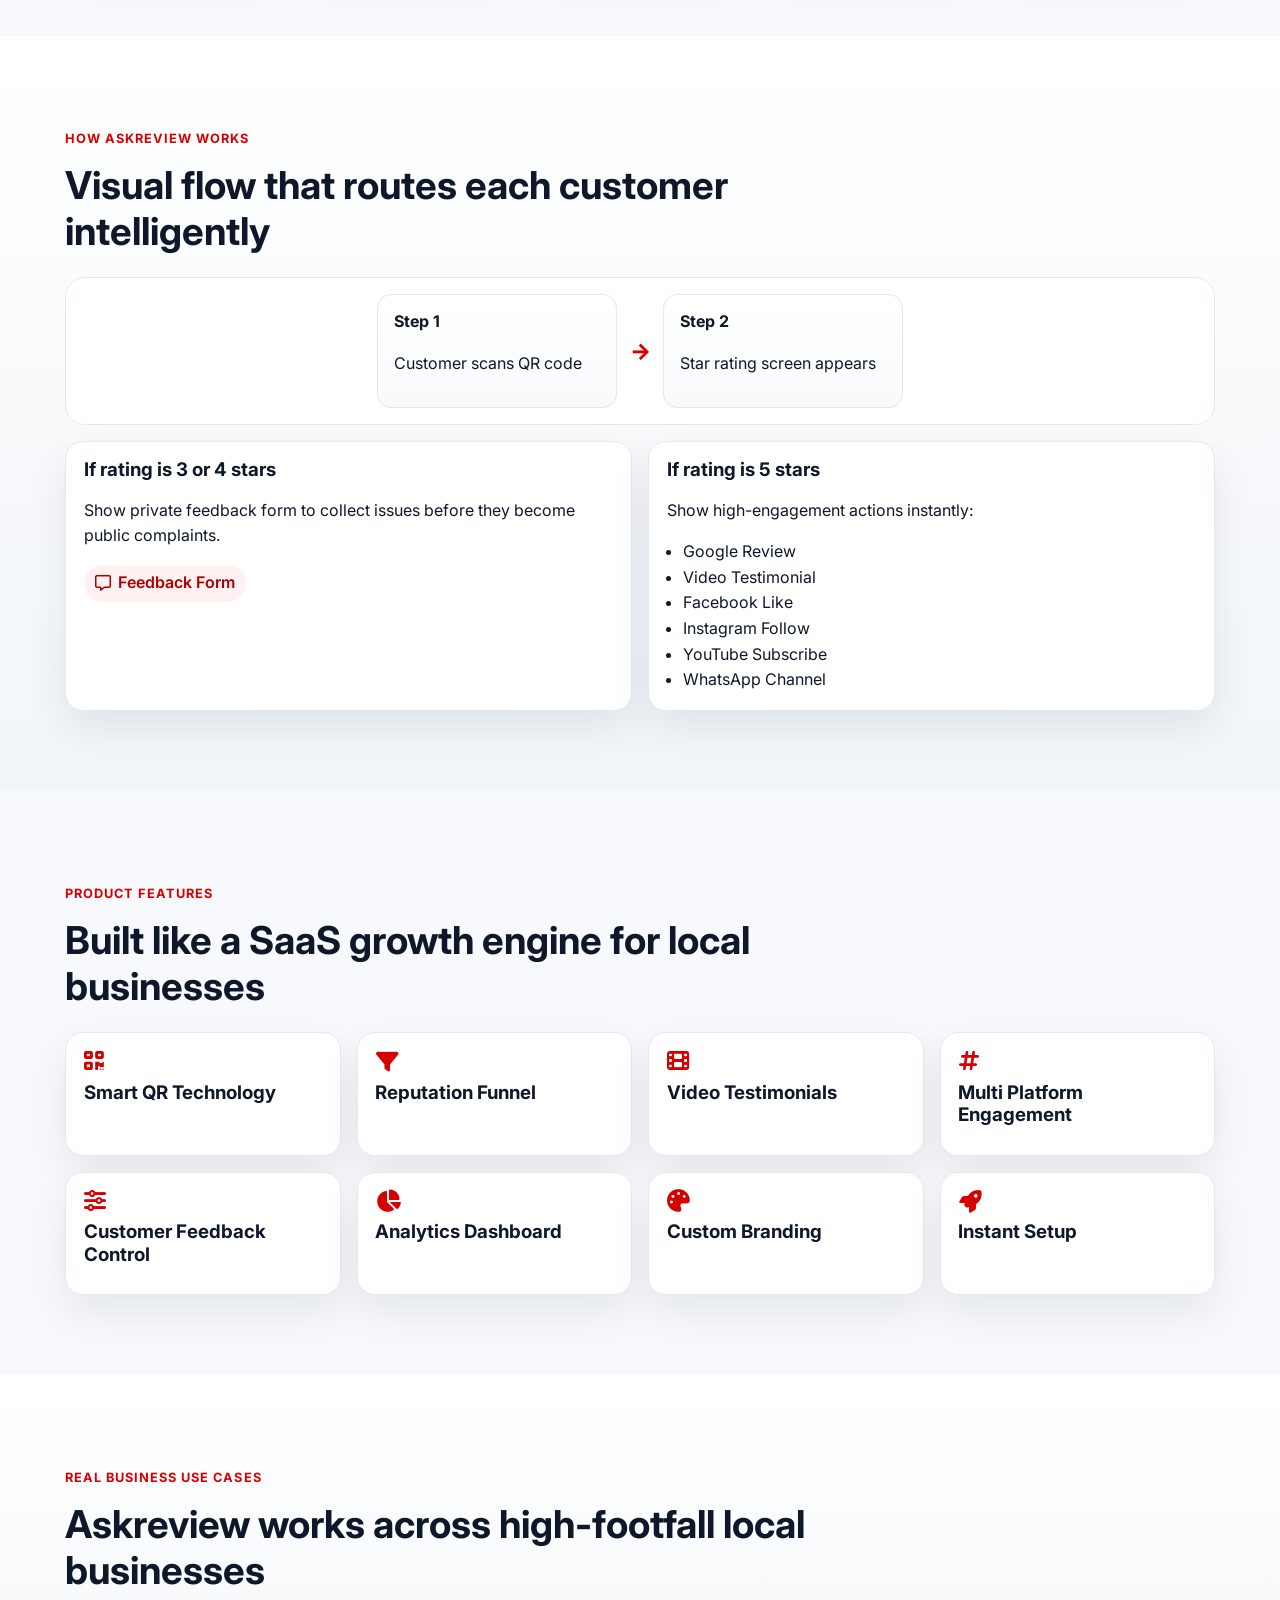
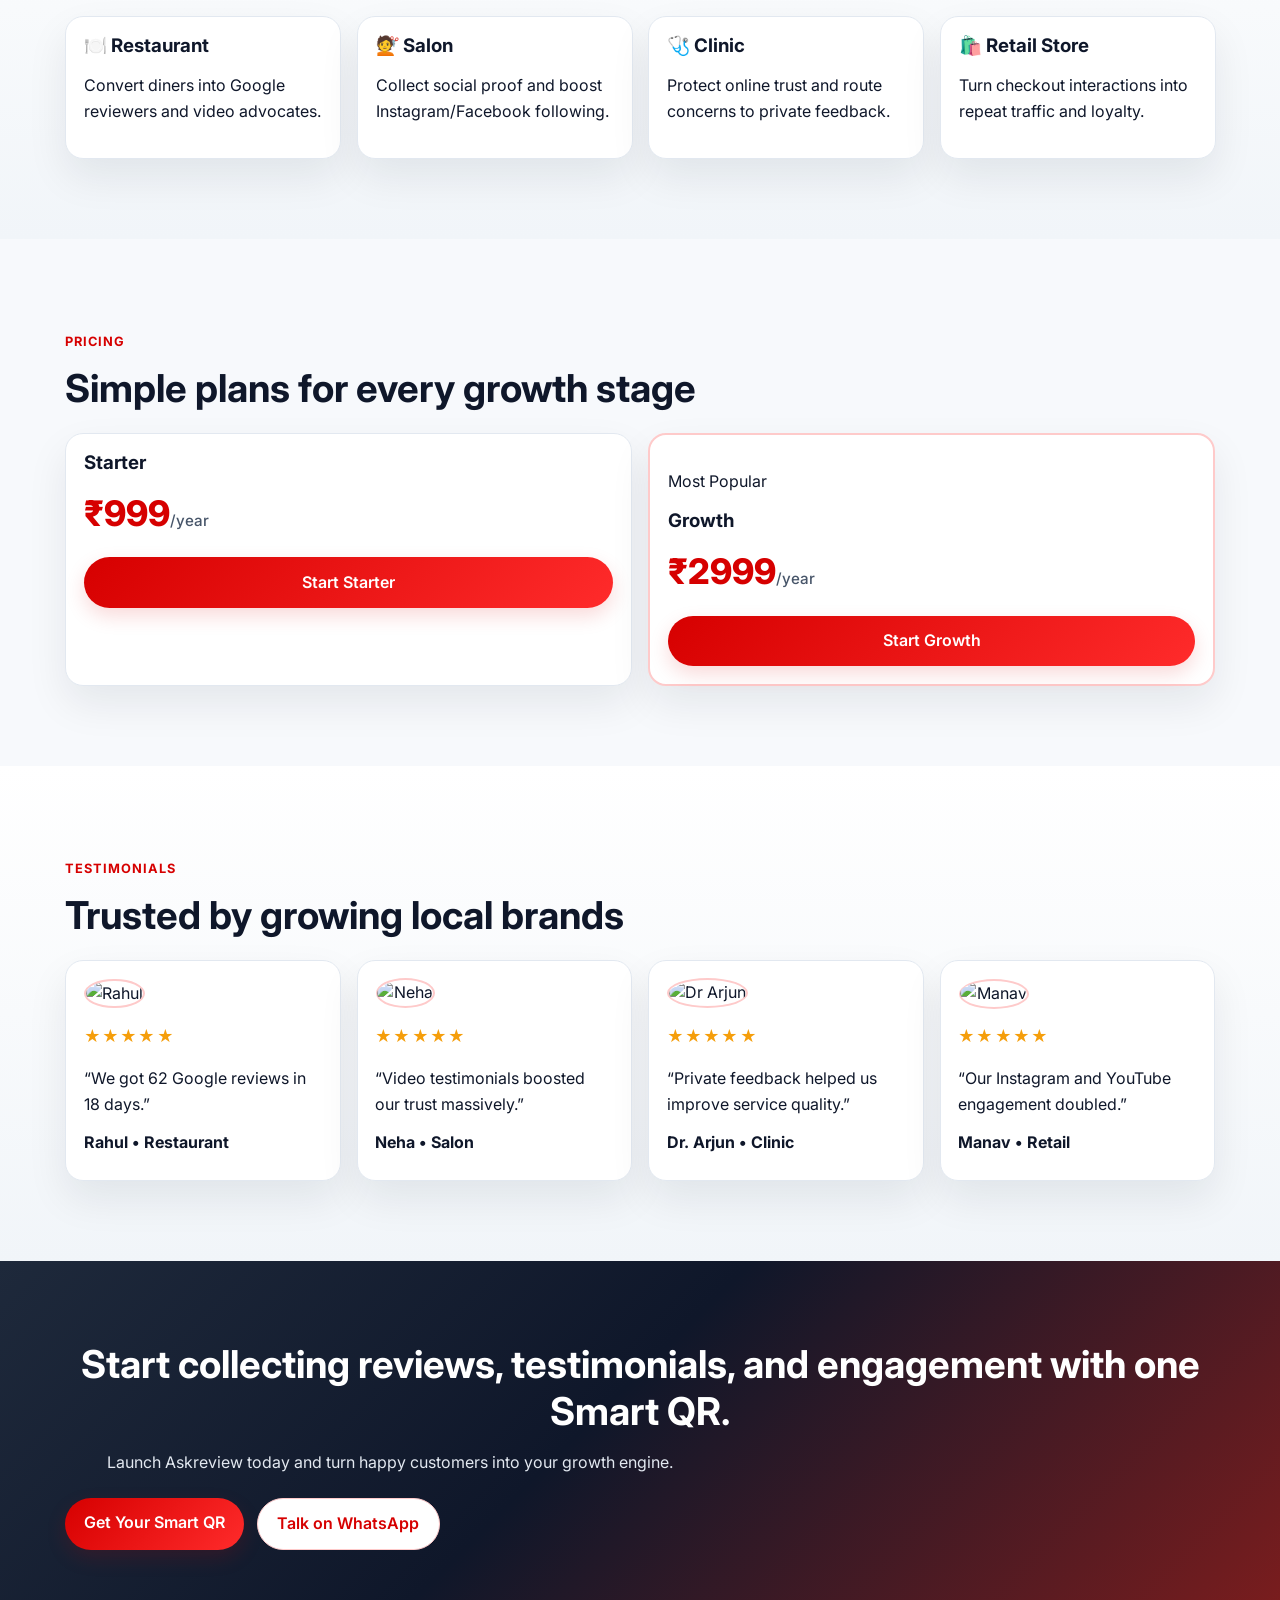
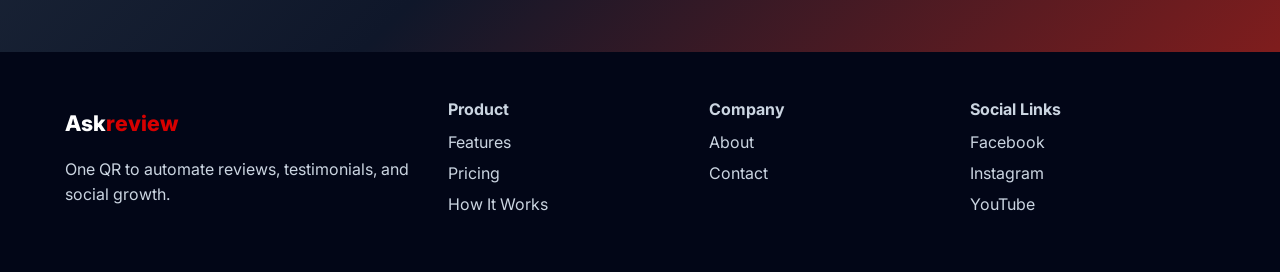
==== commit 2f1e2eda: "Redesign Askreview landing page into rich SaaS product site" ====
--- a/index.html
+++ b/index.html
@@ -3,17 +3,22 @@
   <head>
     <meta charset="UTF-8" />
     <meta name="viewport" content="width=device-width, initial-scale=1.0" />
-    <title>Askreview | Smart QR Review Funnel</title>
+    <title>Askreview | One Smart QR. Unlimited Customer Engagement.</title>
     <meta
       name="description"
-      content="Askreview helps local businesses collect Google reviews, video testimonials, and social proof with a Smart QR funnel."
+      content="Askreview uses one Smart QR code to collect Google Reviews, Video Testimonials, and social engagement automatically."
     />
     <link rel="preconnect" href="https://fonts.googleapis.com" />
     <link rel="preconnect" href="https://fonts.gstatic.com" crossorigin />
     <link
-      href="https://fonts.googleapis.com/css2?family=Poppins:wght@400;500;600;700;800&display=swap"
+      href="https://fonts.googleapis.com/css2?family=Inter:wght@400;500;600;700;800&display=swap"
       rel="stylesheet"
     />
+    <link
+      rel="stylesheet"
+      href="https://cdnjs.cloudflare.com/ajax/libs/font-awesome/6.5.2/css/all.min.css"
+    />
+    <link rel="stylesheet" href="https://unpkg.com/aos@2.3.1/dist/aos.css" />
     <link rel="stylesheet" href="styles.css" />
   </head>
   <body>
@@ -21,260 +26,242 @@
       <div class="container nav-wrap">
         <a href="#home" class="brand">Ask<span>review</span></a>
         <nav>
-          <a href="#problem">Problem</a>
-          <a href="#why-askreview">Why Askreview</a>
-          <a href="#how-it-works">How It Works</a>
           <a href="#features">Features</a>
-          <a href="#packages">Packages</a>
+          <a href="#how">How It Works</a>
+          <a href="#pricing">Pricing</a>
           <a href="#testimonials">Testimonials</a>
-          <a href="#cta" class="btn btn-small">Get Started</a>
+          <a href="#footer">Contact</a>
+          <a href="#cta" class="btn btn-small">Get Your Smart QR</a>
         </nav>
       </div>
     </header>
 
     <main>
-      <section id="home" class="hero">
+      <section id="home" class="hero section">
         <div class="container hero-grid">
-          <div class="hero-copy reveal-on-scroll">
-            <p class="eyebrow">Smart Reputation Marketing</p>
-            <h1>Grow Trust & Customers with <span>Askreview Smart QR</span></h1>
+          <div data-aos="fade-up">
+            <p class="eyebrow">Smart Reputation Engine</p>
+            <h1>One Smart QR. Unlimited Customer Engagement.</h1>
             <p class="subtext">
-              Askreview turns every happy customer into your marketing engine by
-              collecting reviews, video testimonials, and social engagement in
-              one smooth flow.
+              Askreview uses one QR code to collect <strong>Google Reviews</strong>,
+              <strong>Video Testimonials</strong>, <strong>Facebook Likes</strong>,
+              <strong>Instagram Follows</strong>, and
+              <strong>WhatsApp engagement</strong> automatically.
             </p>
             <div class="hero-cta">
               <a href="#cta" class="btn">Get Your Smart QR</a>
-              <a href="#how-it-works" class="btn btn-outline">See How It Works</a>
-            </div>
-            <ul class="hero-points">
-              <li>Setup in 5 minutes</li>
-              <li>No app needed</li>
-              <li>24/7 support</li>
-            </ul>
-          </div>
-          <div class="hero-card reveal-on-scroll delay-1">
-            <p class="badge">Limited Time Offer</p>
-            <h2>₹2,999 <small>/ year</small></h2>
-            <p class="strike">Regular ₹5,999</p>
-            <p>
-              Launch Askreview for your business and convert walk-ins into loyal,
-              vocal promoters.
-            </p>
-            <a class="btn btn-block" href="#packages">View Packages</a>
-          </div>
-        </div>
-      </section>
-
-      <section id="problem" class="section section-soft reveal-on-scroll">
-        <div class="container two-col">
-          <div>
-            <p class="eyebrow">The Problem</p>
-            <h2>Why businesses struggle to collect reviews & testimonials</h2>
-          </div>
-          <p class="section-text">
-            Most customers forget to post reviews after leaving your store.
-            Traditional review requests are slow, inconsistent, and often fail at
-            the final step. Without a guided funnel, businesses miss valuable
-            Google reviews, genuine testimonials, and direct feedback that could
-            improve service quality.
-          </p>
-        </div>
-      </section>
-
-      <section id="why-askreview" class="section">
-        <div class="container">
-          <div class="section-head reveal-on-scroll">
+              <a href="#how" class="btn btn-outline">See How It Works</a>
+            </div>
+            <div class="hero-metrics">
+              <span><i class="fa-solid fa-bolt"></i> Setup in 5 minutes</span>
+              <span><i class="fa-solid fa-mobile-screen"></i> No app needed</span>
+              <span><i class="fa-solid fa-headset"></i> 24/7 support</span>
+            </div>
+          </div>
+
+          <div class="mockup" data-aos="zoom-in" data-aos-delay="120">
+            <div class="mockup-head">
+              <span></span><span></span><span></span>
+            </div>
+            <div class="phone-card">
+              <p class="rating">⭐ 4.9 Average Rating</p>
+              <h3>Customer scanned your Smart QR</h3>
+              <div class="flow-pill"><i class="fa-brands fa-google"></i> Google Review</div>
+              <div class="flow-pill"><i class="fa-solid fa-video"></i> Video Testimonial</div>
+              <div class="flow-pill"><i class="fa-brands fa-instagram"></i> Instagram Follow</div>
+              <div class="flow-pill"><i class="fa-brands fa-whatsapp"></i> WhatsApp Channel</div>
+            </div>
+          </div>
+        </div>
+      </section>
+
+      <section class="section section-soft" id="problem">
+        <div class="container">
+          <div class="section-head" data-aos="fade-up">
+            <p class="eyebrow">Problem</p>
+            <h2>Why businesses lose reviews, trust, and social momentum</h2>
+          </div>
+          <div class="grid-3">
+            <article class="info-card" data-aos="fade-up">
+              <i class="fa-regular fa-clock"></i>
+              <h3>Customers forget to leave reviews</h3>
+              <p>Even happy customers leave without posting because the process has too many steps.</p>
+            </article>
+            <article class="info-card" data-aos="fade-up" data-aos-delay="120">
+              <i class="fa-solid fa-triangle-exclamation"></i>
+              <h3>Negative reviews hurt reputation</h3>
+              <p>Without a feedback filter, one bad public review can reduce trust and conversions.</p>
+            </article>
+            <article class="info-card" data-aos="fade-up" data-aos-delay="220">
+              <i class="fa-solid fa-chart-line"></i>
+              <h3>Social engagement stays low</h3>
+              <p>Businesses struggle to turn real customer delight into likes, follows, and subscribers.</p>
+            </article>
+          </div>
+        </div>
+      </section>
+
+      <section class="section" id="why">
+        <div class="container">
+          <div class="section-head" data-aos="fade-up">
             <p class="eyebrow">Why Askreview</p>
-            <h2>Built to turn satisfaction into visible social proof</h2>
-          </div>
-          <div class="service-grid">
-            <article class="service-card reveal-on-scroll">
-              <h3>Smart Review Funnel</h3>
-              <p>Directs every customer to the right next step automatically.</p>
-            </article>
-            <article class="service-card reveal-on-scroll delay-1">
-              <h3>Video Testimonial Collection</h3>
-              <p>Capture authentic stories directly from the customer’s phone.</p>
-            </article>
-            <article class="service-card reveal-on-scroll delay-2">
-              <h3>Social Media Engagement</h3>
-              <p>Boost follows, likes, and subscribers from happy customers.</p>
-            </article>
-            <article class="service-card reveal-on-scroll">
-              <h3>Reputation Protection</h3>
-              <p>Route low ratings to private feedback before public posting.</p>
-            </article>
-            <article class="service-card reveal-on-scroll delay-1">
-              <h3>Customer Feedback Filter</h3>
-              <p>Understand issues early and improve experiences faster.</p>
-            </article>
-          </div>
-        </div>
-      </section>
-
-      <section id="how-it-works" class="section section-soft">
-        <div class="container">
-          <div class="section-head reveal-on-scroll">
+            <h2>The complete customer engagement funnel in one QR</h2>
+          </div>
+          <div class="grid-5">
+            <article class="info-card" data-aos="fade-up"><i class="fa-solid fa-filter-circle-dollar"></i><h3>Smart Review Funnel</h3></article>
+            <article class="info-card" data-aos="fade-up" data-aos-delay="80"><i class="fa-solid fa-video"></i><h3>Video Testimonial Collection</h3></article>
+            <article class="info-card" data-aos="fade-up" data-aos-delay="140"><i class="fa-solid fa-share-nodes"></i><h3>Social Media Growth</h3></article>
+            <article class="info-card" data-aos="fade-up" data-aos-delay="200"><i class="fa-solid fa-shield-heart"></i><h3>Reputation Protection</h3></article>
+            <article class="info-card" data-aos="fade-up" data-aos-delay="260"><i class="fa-solid fa-comment-medical"></i><h3>Customer Feedback Filter</h3></article>
+          </div>
+        </div>
+      </section>
+
+      <section class="section section-soft" id="how">
+        <div class="container">
+          <div class="section-head" data-aos="fade-up">
             <p class="eyebrow">How Askreview Works</p>
-            <h2>Smart QR flow designed for maximum conversion</h2>
-          </div>
-          <div class="flow-grid">
-            <article class="service-card reveal-on-scroll">
-              <h3>Step 1</h3>
-              <p>Customer scans your table/display QR code.</p>
-            </article>
-            <article class="service-card reveal-on-scroll delay-1">
-              <h3>Step 2</h3>
-              <p>A star rating screen appears instantly on mobile.</p>
-            </article>
-            <article class="service-card reveal-on-scroll delay-2">
-              <h3>If 3 or 4 Stars</h3>
-              <p>Askreview shows a private feedback form for service insights.</p>
-            </article>
-            <article class="service-card reveal-on-scroll">
-              <h3>If 5 Stars</h3>
-              <p>
-                Show options: Google Review, Video Testimonial, Facebook Like,
-                Instagram Follow, YouTube Subscribe, WhatsApp Channel.
-              </p>
-            </article>
-          </div>
-        </div>
-      </section>
-
-      <section id="features" class="section">
-        <div class="container">
-          <div class="section-head reveal-on-scroll">
-            <p class="eyebrow">Powerful Features</p>
-            <h2>Everything needed for modern reputation growth</h2>
-          </div>
-          <div class="service-grid">
-            <article class="service-card reveal-on-scroll">
-              <h3>Real-Time Insights</h3>
-              <p>Track scans, ratings, and conversion trends at a glance.</p>
-            </article>
-            <article class="service-card reveal-on-scroll delay-1">
-              <h3>Branded QR Experience</h3>
-              <p>Customize the customer journey for your business identity.</p>
-            </article>
-            <article class="service-card reveal-on-scroll delay-2">
-              <h3>Instant Lead Capture</h3>
-              <p>Capture customer intent and follow up with high-quality leads.</p>
-            </article>
-          </div>
-        </div>
-      </section>
-
-      <section id="packages" class="section section-soft">
-        <div class="container">
-          <div class="section-head reveal-on-scroll">
-            <p class="eyebrow">Packages</p>
-            <h2>Simple pricing, serious growth</h2>
+            <h2>Visual flow that routes each customer intelligently</h2>
+          </div>
+          <div class="flow-diagram" data-aos="zoom-in-up">
+            <div class="flow-step"><strong>Step 1</strong><p>Customer scans QR code</p></div>
+            <div class="arrow">→</div>
+            <div class="flow-step"><strong>Step 2</strong><p>Star rating screen appears</p></div>
+          </div>
+          <div class="branch-grid">
+            <article class="branch-card" data-aos="fade-right">
+              <h3>If rating is 3 or 4 stars</h3>
+              <p>Show private feedback form to collect issues before they become public complaints.</p>
+              <div class="tag"><i class="fa-regular fa-message"></i> Feedback Form</div>
+            </article>
+            <article class="branch-card" data-aos="fade-left">
+              <h3>If rating is 5 stars</h3>
+              <p>Show high-engagement actions instantly:</p>
+              <ul>
+                <li>Google Review</li>
+                <li>Video Testimonial</li>
+                <li>Facebook Like</li>
+                <li>Instagram Follow</li>
+                <li>YouTube Subscribe</li>
+                <li>WhatsApp Channel</li>
+              </ul>
+            </article>
+          </div>
+        </div>
+      </section>
+
+      <section class="section" id="features">
+        <div class="container">
+          <div class="section-head" data-aos="fade-up">
+            <p class="eyebrow">Product Features</p>
+            <h2>Built like a SaaS growth engine for local businesses</h2>
+          </div>
+          <div class="grid-4">
+            <article class="feature-card" data-aos="fade-up"><i class="fa-solid fa-qrcode"></i><h3>Smart QR Technology</h3></article>
+            <article class="feature-card" data-aos="fade-up" data-aos-delay="60"><i class="fa-solid fa-filter"></i><h3>Reputation Funnel</h3></article>
+            <article class="feature-card" data-aos="fade-up" data-aos-delay="120"><i class="fa-solid fa-film"></i><h3>Video Testimonials</h3></article>
+            <article class="feature-card" data-aos="fade-up" data-aos-delay="180"><i class="fa-solid fa-hashtag"></i><h3>Multi Platform Engagement</h3></article>
+            <article class="feature-card" data-aos="fade-up"><i class="fa-solid fa-sliders"></i><h3>Customer Feedback Control</h3></article>
+            <article class="feature-card" data-aos="fade-up" data-aos-delay="60"><i class="fa-solid fa-chart-pie"></i><h3>Analytics Dashboard</h3></article>
+            <article class="feature-card" data-aos="fade-up" data-aos-delay="120"><i class="fa-solid fa-palette"></i><h3>Custom Branding</h3></article>
+            <article class="feature-card" data-aos="fade-up" data-aos-delay="180"><i class="fa-solid fa-rocket"></i><h3>Instant Setup</h3></article>
+          </div>
+        </div>
+      </section>
+
+      <section class="section section-soft" id="use-cases">
+        <div class="container">
+          <div class="section-head" data-aos="fade-up">
+            <p class="eyebrow">Real Business Use Cases</p>
+            <h2>Askreview works across high-footfall local businesses</h2>
+          </div>
+          <div class="grid-4">
+            <article class="info-card" data-aos="flip-left"><h3>🍽️ Restaurant</h3><p>Convert diners into Google reviewers and video advocates.</p></article>
+            <article class="info-card" data-aos="flip-left" data-aos-delay="90"><h3>💇 Salon</h3><p>Collect social proof and boost Instagram/Facebook following.</p></article>
+            <article class="info-card" data-aos="flip-left" data-aos-delay="160"><h3>🩺 Clinic</h3><p>Protect online trust and route concerns to private feedback.</p></article>
+            <article class="info-card" data-aos="flip-left" data-aos-delay="230"><h3>🛍️ Retail Store</h3><p>Turn checkout interactions into repeat traffic and loyalty.</p></article>
+          </div>
+        </div>
+      </section>
+
+      <section class="section" id="pricing">
+        <div class="container">
+          <div class="section-head" data-aos="fade-up">
+            <p class="eyebrow">Pricing</p>
+            <h2>Simple plans for every growth stage</h2>
           </div>
           <div class="pricing-grid">
-            <article class="hero-card pricing-card reveal-on-scroll">
-              <p class="badge">Starter</p>
-              <h2>₹999 <small>/ year</small></h2>
-              <p class="section-text">Great for businesses just getting started.</p>
-              <a class="btn btn-block" href="#cta">Choose Starter</a>
-            </article>
-            <article class="hero-card pricing-card popular reveal-on-scroll delay-1">
-              <p class="badge">Growth</p>
-              <h2>₹2999 <small>/ year</small></h2>
-              <p class="section-text">Best for scaling reviews and social reach.</p>
-              <a class="btn btn-block" href="#cta">Choose Growth</a>
-            </article>
-          </div>
-        </div>
-      </section>
-
-      <section id="testimonials" class="section">
-        <div class="container">
-          <div class="section-head reveal-on-scroll">
+            <article class="price-card" data-aos="fade-up">
+              <h3>Starter</h3>
+              <p class="price">₹999<span>/year</span></p>
+              <a href="#cta" class="btn btn-block">Start Starter</a>
+            </article>
+            <article class="price-card featured" data-aos="fade-up" data-aos-delay="120">
+              <p class="badge">Most Popular</p>
+              <h3>Growth</h3>
+              <p class="price">₹2999<span>/year</span></p>
+              <a href="#cta" class="btn btn-block">Start Growth</a>
+            </article>
+          </div>
+        </div>
+      </section>
+
+      <section class="section section-soft" id="testimonials">
+        <div class="container">
+          <div class="section-head" data-aos="fade-up">
             <p class="eyebrow">Testimonials</p>
-            <h2>Businesses love Askreview</h2>
-          </div>
-          <div class="service-grid">
-            <article class="service-card reveal-on-scroll">
-              <p class="stars">★★★★★</p>
-              <p>
-                "In just 2 weeks, we saw a visible jump in Google reviews and
-                daily walk-ins."
-              </p>
-              <h3>Rahul, Cafe Owner</h3>
-            </article>
-            <article class="service-card reveal-on-scroll delay-1">
-              <p class="stars">★★★★★</p>
-              <p>
-                "The video testimonial flow is amazing. Customers complete it in
-                under a minute."
-              </p>
-              <h3>Neha, Salon Founder</h3>
-            </article>
-            <article class="service-card reveal-on-scroll delay-2">
-              <p class="stars">★★★★★</p>
-              <p>
-                "Askreview made feedback collection easy and protected our
-                online reputation."
-              </p>
-              <h3>Dr. Arjun, Clinic Manager</h3>
-            </article>
-          </div>
-        </div>
-      </section>
-
-      <section id="cta" class="section final-cta">
-        <div class="container reveal-on-scroll">
-          <h2>Ready to get your Askreview Smart QR?</h2>
-          <p class="section-text">
-            Start collecting more trust, more testimonials, and more customers
-            today.
-          </p>
+            <h2>Trusted by growing local brands</h2>
+          </div>
+          <div class="grid-4 testimonials-grid">
+            <article class="testimonial" data-aos="fade-up"><img src="https://i.pravatar.cc/80?img=11" alt="Rahul" /><p>★★★★★</p><p>“We got 62 Google reviews in 18 days.”</p><h4>Rahul • Restaurant</h4></article>
+            <article class="testimonial" data-aos="fade-up" data-aos-delay="80"><img src="https://i.pravatar.cc/80?img=12" alt="Neha" /><p>★★★★★</p><p>“Video testimonials boosted our trust massively.”</p><h4>Neha • Salon</h4></article>
+            <article class="testimonial" data-aos="fade-up" data-aos-delay="140"><img src="https://i.pravatar.cc/80?img=16" alt="Dr Arjun" /><p>★★★★★</p><p>“Private feedback helped us improve service quality.”</p><h4>Dr. Arjun • Clinic</h4></article>
+            <article class="testimonial" data-aos="fade-up" data-aos-delay="200"><img src="https://i.pravatar.cc/80?img=20" alt="Manav" /><p>★★★★★</p><p>“Our Instagram and YouTube engagement doubled.”</p><h4>Manav • Retail</h4></article>
+          </div>
+        </div>
+      </section>
+
+      <section class="section final-cta" id="cta">
+        <div class="container" data-aos="zoom-in">
+          <h2>Start collecting reviews, testimonials, and engagement with one Smart QR.</h2>
+          <p class="subtext">Launch Askreview today and turn happy customers into your growth engine.</p>
           <div class="hero-cta center">
-            <a href="mailto:hello@askreview.in" class="btn">Book a Demo</a>
-            <a href="https://wa.me/919999999999" class="btn btn-outline">Chat on WhatsApp</a>
+            <a href="#" class="btn">Get Your Smart QR</a>
+            <a href="https://wa.me/919999999999" class="btn btn-outline">Talk on WhatsApp</a>
           </div>
         </div>
       </section>
     </main>
 
-    <footer class="site-footer">
+    <footer class="site-footer" id="footer">
       <div class="container footer-grid">
         <div>
           <a href="#home" class="brand">Ask<span>review</span></a>
-          <p class="section-text">Smart QR review funnel for modern local businesses.</p>
-        </div>
-        <div>
-          <h3>Product</h3>
-          <a href="#how-it-works">How It Works</a>
+          <p>One QR to automate reviews, testimonials, and social growth.</p>
+        </div>
+        <div>
+          <h4>Product</h4>
           <a href="#features">Features</a>
-          <a href="#packages">Pricing</a>
-        </div>
-        <div>
-          <h3>Company</h3>
-          <a href="#problem">About</a>
-          <a href="#testimonials">Customers</a>
-          <a href="#cta">Contact</a>
-        </div>
-        <div>
-          <h3>Social</h3>
-          <a href="https://www.instagram.com" target="_blank" rel="noopener noreferrer">Instagram</a>
-          <a href="https://www.youtube.com" target="_blank" rel="noopener noreferrer">YouTube</a>
-          <a href="https://www.facebook.com" target="_blank" rel="noopener noreferrer">Facebook</a>
+          <a href="#pricing">Pricing</a>
+          <a href="#how">How It Works</a>
+        </div>
+        <div>
+          <h4>Company</h4>
+          <a href="#">About</a>
+          <a href="#footer">Contact</a>
+        </div>
+        <div>
+          <h4>Social Links</h4>
+          <a href="https://facebook.com" target="_blank" rel="noopener noreferrer">Facebook</a>
+          <a href="https://instagram.com" target="_blank" rel="noopener noreferrer">Instagram</a>
+          <a href="https://youtube.com" target="_blank" rel="noopener noreferrer">YouTube</a>
         </div>
       </div>
     </footer>
 
-    <a
-      class="whatsapp-float"
-      href="https://wa.me/919999999999"
-      target="_blank"
-      rel="noopener noreferrer"
-      aria-label="Chat on WhatsApp"
-      >WhatsApp Us</a
-    >
-
+    <a class="whatsapp-float" href="https://wa.me/919999999999" target="_blank" rel="noopener noreferrer" aria-label="Chat on WhatsApp">WhatsApp Us</a>
+
+    <script src="https://unpkg.com/aos@2.3.1/dist/aos.js"></script>
     <script src="script.js"></script>
   </body>
 </html>
--- a/styles.css
+++ b/styles.css
@@ -1,391 +1,178 @@
 :root {
-  --bg: #f9fafc;
-  --text: #111827;
-  --muted: #4b5563;
+  --bg: #f7f9fc;
+  --text: #0f172a;
+  --muted: #475569;
   --primary: #d60000;
-  --secondary: #ffb300;
+  --primary-dark: #ac0000;
   --card: #ffffff;
-  --shadow: 0 20px 45px rgba(0, 0, 0, 0.08);
+  --soft: #f1f5f9;
+  --ring: rgba(214, 0, 0, 0.15);
+  --shadow: 0 18px 40px rgba(15, 23, 42, 0.08);
 }
 
-* {
-  box-sizing: border-box;
-}
-
-html {
-  scroll-behavior: smooth;
-}
-
+* { box-sizing: border-box; }
+html { scroll-behavior: smooth; }
 body {
   margin: 0;
-  font-family: "Poppins", system-ui, -apple-system, sans-serif;
+  font-family: "Inter", system-ui, sans-serif;
   color: var(--text);
   background: var(--bg);
   line-height: 1.6;
 }
 
-.container {
-  width: min(1100px, 92%);
-  margin: 0 auto;
-}
+.container { width: min(1150px, 92%); margin: 0 auto; }
+.section { padding: 5rem 0; }
+.section-soft { background: linear-gradient(180deg, #fff 0%, var(--soft) 100%); }
 
 .site-header {
-  position: sticky;
-  top: 0;
-  background: rgba(255, 255, 255, 0.9);
-  backdrop-filter: blur(10px);
-  border-bottom: 1px solid #e5e7eb;
-  z-index: 10;
+  position: sticky; top: 0; z-index: 100;
+  background: rgba(255, 255, 255, 0.85);
+  backdrop-filter: blur(12px);
+  border-bottom: 1px solid #e2e8f0;
 }
+.nav-wrap { display: flex; justify-content: space-between; align-items: center; gap: 1rem; padding: 0.85rem 0; }
+.brand { text-decoration: none; color: var(--text); font-weight: 800; font-size: 1.35rem; }
+.brand span { color: var(--primary); }
+nav { display: flex; align-items: center; gap: 1rem; }
+nav a { text-decoration: none; color: var(--text); font-weight: 500; transition: color .2s ease; }
+nav a:hover { color: var(--primary); }
 
-.nav-wrap {
-  display: flex;
-  justify-content: space-between;
-  align-items: center;
-  gap: 1rem;
-  padding: 0.85rem 0;
-}
-
-.brand {
-  font-size: 1.3rem;
-  font-weight: 800;
-  color: var(--text);
-  text-decoration: none;
-  white-space: nowrap;
-}
-
-.brand span {
-  color: var(--primary);
-}
-
-nav {
-  display: flex;
-  gap: 0.9rem;
-  align-items: center;
-}
-
-nav a {
-  color: var(--text);
-  text-decoration: none;
-  font-weight: 500;
-  transition: color 0.25s ease;
-}
-
-nav a:hover {
-  color: var(--primary);
-}
+h1, h2, h3, h4 { margin: 0 0 .65rem; line-height: 1.2; }
+h1 { font-size: clamp(2.1rem, 4.8vw, 3.8rem); }
+h2 { font-size: clamp(1.6rem, 3vw, 2.4rem); }
+.eyebrow { color: var(--primary); font-size: .8rem; text-transform: uppercase; font-weight: 700; letter-spacing: .08em; }
+.subtext { color: var(--muted); max-width: 65ch; }
 
 .hero {
-  padding: 4.5rem 0 3rem;
-  background: radial-gradient(circle at top right, #ffe6e6, transparent 55%),
-    linear-gradient(135deg, #ffffff 0%, #f9fafc 70%);
+  background: radial-gradient(circle at 90% 10%, #ffe9e9 0%, transparent 45%),
+              radial-gradient(circle at 10% 90%, #e8f2ff 0%, transparent 35%),
+              linear-gradient(135deg, #fff 0%, #f8fbff 65%);
 }
-
-.hero-grid {
-  display: grid;
-  grid-template-columns: 1.3fr 1fr;
-  gap: 2rem;
-  align-items: center;
-}
-
-.eyebrow {
-  font-weight: 700;
-  color: var(--primary);
-  text-transform: uppercase;
-  letter-spacing: 0.08em;
-  font-size: 0.8rem;
-}
-
-h1,
-h2,
-h3 {
-  line-height: 1.2;
-  margin: 0 0 0.7rem;
-}
-
-h1 {
-  font-size: clamp(2rem, 4vw, 3.2rem);
-}
-
-h1 span {
-  color: var(--primary);
-}
-
-.subtext,
-.section-text {
-  color: var(--muted);
-}
-
-.section {
-  padding: 3.7rem 0;
-}
-
-.section-soft {
-  background: linear-gradient(180deg, #fefefe 0, #f3f6fa 100%);
-}
-
-.section-head {
-  max-width: 760px;
-  margin-bottom: 1.2rem;
-}
-
-.two-col {
-  display: grid;
-  grid-template-columns: 1fr 1fr;
-  gap: 1.3rem;
-  align-items: start;
-}
-
-.hero-cta {
-  display: flex;
-  gap: 0.8rem;
-  flex-wrap: wrap;
-  margin: 1.5rem 0;
-}
-
-.hero-cta.center {
-  justify-content: center;
+.hero-grid { display: grid; grid-template-columns: 1.2fr 1fr; gap: 2rem; align-items: center; }
+.hero-cta { display: flex; gap: .8rem; flex-wrap: wrap; margin: 1.4rem 0; }
+.hero-metrics { display: flex; flex-wrap: wrap; gap: .8rem; }
+.hero-metrics span {
+  background: #fff; border: 1px solid #e2e8f0; border-radius: 999px; padding: .4rem .85rem; font-size: .9rem;
 }
 
 .btn {
-  display: inline-block;
-  background: linear-gradient(135deg, var(--primary), #f32a2a);
-  color: #fff;
-  border: none;
-  border-radius: 999px;
-  padding: 0.75rem 1.3rem;
-  font-weight: 600;
-  text-decoration: none;
-  cursor: pointer;
-  transition: transform 0.22s ease, box-shadow 0.22s ease;
+  display: inline-block; border: none; text-decoration: none; cursor: pointer;
+  background: linear-gradient(135deg, var(--primary), #ff2b2b);
+  color: #fff; padding: .78rem 1.2rem; border-radius: 999px; font-weight: 600;
+  box-shadow: 0 8px 20px var(--ring);
+  transition: transform .2s ease, box-shadow .2s ease;
+}
+.btn:hover { transform: translateY(-2px); box-shadow: 0 14px 30px var(--ring); }
+.btn-outline {
+  background: #fff; color: var(--primary); border: 1px solid #fecaca; box-shadow: none;
+}
+.btn-small { padding: .58rem .9rem; font-size: .9rem; }
+.btn-block { display: block; text-align: center; width: 100%; }
+
+.mockup {
+  background: linear-gradient(180deg, #0f172a, #1e293b);
+  border-radius: 22px;
+  padding: 1rem;
+  box-shadow: 0 35px 60px rgba(15, 23, 42, .35);
+}
+.mockup-head { display: flex; gap: .4rem; margin-bottom: 1rem; }
+.mockup-head span { width: 10px; height: 10px; border-radius: 50%; background: #64748b; }
+.phone-card {
+  background: #fff; border-radius: 18px; padding: 1rem;
+}
+.rating { color: #f59e0b; font-weight: 700; }
+.flow-pill {
+  border: 1px solid #e2e8f0; border-radius: 12px; padding: .6rem .75rem; margin: .5rem 0;
+  display: flex; gap: .6rem; align-items: center; font-weight: 600;
+  transition: transform .2s ease, border-color .2s ease;
+}
+.flow-pill:hover { transform: translateX(4px); border-color: #fca5a5; }
+
+.section-head { max-width: 760px; margin-bottom: 1.4rem; }
+.grid-3, .grid-4, .grid-5, .pricing-grid, .branch-grid { display: grid; gap: 1rem; }
+.grid-3 { grid-template-columns: repeat(3, minmax(0,1fr)); }
+.grid-4 { grid-template-columns: repeat(4, minmax(0,1fr)); }
+.grid-5 { grid-template-columns: repeat(5, minmax(0,1fr)); }
+.pricing-grid { grid-template-columns: repeat(2, minmax(0,1fr)); }
+.branch-grid { grid-template-columns: repeat(2, minmax(0,1fr)); margin-top: 1rem; }
+
+.info-card, .feature-card, .branch-card, .price-card, .testimonial {
+  background: var(--card);
+  border: 1px solid #e2e8f0;
+  border-radius: 18px;
+  padding: 1.1rem;
+  box-shadow: var(--shadow);
+  transition: transform .25s ease, box-shadow .25s ease;
+}
+.info-card:hover, .feature-card:hover, .branch-card:hover, .price-card:hover, .testimonial:hover {
+  transform: translateY(-6px);
+  box-shadow: 0 24px 45px rgba(15, 23, 42, .12);
+}
+.info-card i, .feature-card i { font-size: 1.4rem; color: var(--primary); margin-bottom: .55rem; }
+
+.flow-diagram {
+  display: flex; align-items: center; justify-content: center; gap: .8rem;
+  background: #fff; border: 1px solid #e2e8f0; border-radius: 20px; padding: 1rem;
+}
+.flow-step {
+  background: linear-gradient(180deg, #fff, #f8fafc); border: 1px solid #e2e8f0;
+  border-radius: 14px; padding: .9rem 1rem; min-width: 240px;
+}
+.arrow { color: var(--primary); font-size: 1.4rem; font-weight: 800; }
+.tag {
+  display: inline-flex; gap: .45rem; align-items: center;
+  background: #fff1f2; color: var(--primary-dark); border-radius: 999px; padding: .35rem .7rem; font-weight: 600;
 }
 
-.btn:hover {
-  transform: translateY(-2px) scale(1.01);
-  box-shadow: 0 10px 20px rgba(214, 0, 0, 0.18);
+.branch-card ul { margin: .6rem 0 0 1rem; padding: 0; }
+
+.price-card .price {
+  font-size: 2.2rem; color: var(--primary); font-weight: 800; margin: .5rem 0 1rem;
 }
+.price-card .price span { font-size: .95rem; color: var(--muted); font-weight: 500; }
+.price-card.featured { border: 2px solid #fecaca; transform: translateY(-6px); }
 
-.btn-outline {
-  background: #fff;
-  color: var(--primary);
-  border: 1px solid #f9b4b4;
+.testimonials-grid img {
+  width: 58px; height: 58px; border-radius: 50%; object-fit: cover; border: 2px solid #fecaca;
 }
-
-.btn-small {
-  padding: 0.55rem 0.95rem;
-  font-size: 0.9rem;
-}
-
-.btn-block {
-  width: 100%;
-  text-align: center;
-}
-
-.hero-points {
-  list-style: none;
-  display: flex;
-  gap: 1rem;
-  padding: 0;
-  margin: 0;
-  flex-wrap: wrap;
-}
-
-.hero-points li {
-  background: #fff3cd;
-  border: 1px solid #ffe8a3;
-  border-radius: 999px;
-  padding: 0.35rem 0.8rem;
-  font-size: 0.9rem;
-}
-
-.hero-card,
-.service-card {
-  background: var(--card);
-  border-radius: 20px;
-  box-shadow: var(--shadow);
-}
-
-.hero-card {
-  padding: 1.8rem;
-}
-
-.badge {
-  display: inline-block;
-  background: #e9fef2;
-  color: #0f8e5c;
-  border-radius: 999px;
-  padding: 0.3rem 0.8rem;
-  font-size: 0.8rem;
-  font-weight: 600;
-}
-
-.hero-card h2 {
-  margin-top: 0.7rem;
-  font-size: 2.4rem;
-  color: var(--primary);
-}
-
-.hero-card h2 small {
-  font-size: 1rem;
-  color: var(--muted);
-}
-
-.strike {
-  text-decoration: line-through;
-  color: var(--muted);
-}
-
-.service-grid,
-.flow-grid,
-.pricing-grid {
-  margin-top: 1.5rem;
-  display: grid;
-  grid-template-columns: repeat(3, minmax(0, 1fr));
-  gap: 1rem;
-}
-
-.flow-grid {
-  grid-template-columns: repeat(2, minmax(0, 1fr));
-}
-
-.pricing-grid {
-  grid-template-columns: 1fr 1fr;
-}
-
-.service-card {
-  padding: 1.3rem;
-  border-top: 5px solid var(--secondary);
-  transition: transform 0.25s ease, box-shadow 0.25s ease;
-}
-
-.service-card:hover,
-.hero-card:hover {
-  transform: translateY(-4px);
-  box-shadow: 0 24px 46px rgba(0, 0, 0, 0.1);
-}
-
-.pricing-card.popular {
-  border: 1px solid #ffd3d3;
-}
-
-.stars {
-  color: #ffb300;
-  letter-spacing: 0.15em;
-  font-weight: 700;
-}
+.testimonial p:first-of-type { color: #f59e0b; font-weight: 700; letter-spacing: .08em; }
 
 .final-cta {
-  text-align: center;
+  background: linear-gradient(135deg, #1e293b 0%, #0f172a 45%, #7f1d1d 100%);
+  color: #fff;
 }
+.final-cta .subtext { color: #e2e8f0; }
+.final-cta .container { text-align: center; }
 
 .site-footer {
-  background: #0f172a;
-  color: #e5e7eb;
-  padding: 2.6rem 0;
+  background: #020617;
+  color: #cbd5e1;
+  padding: 3rem 0;
 }
-
-.footer-grid {
-  display: grid;
-  grid-template-columns: 1.8fr 1fr 1fr 1fr;
-  gap: 1rem;
-}
-
-.site-footer .brand {
-  color: #fff;
-}
-
-.site-footer h3 {
-  color: #fff;
-  font-size: 1rem;
-}
-
-.site-footer a {
-  color: #cbd5e1;
-  text-decoration: none;
-  display: block;
-  margin: 0.3rem 0;
-}
-
-.site-footer a:hover {
-  color: #fff;
-}
+.footer-grid { display: grid; grid-template-columns: 1.5fr 1fr 1fr 1fr; gap: 1rem; }
+.site-footer a { display: block; color: #cbd5e1; text-decoration: none; margin: .35rem 0; }
+.site-footer a:hover { color: #fff; }
+.site-footer .brand { color: #fff; }
 
 .whatsapp-float {
-  position: fixed;
-  right: 1rem;
-  bottom: 1rem;
-  background: #25d366;
-  color: #fff;
-  text-decoration: none;
-  padding: 0.85rem 1rem;
-  border-radius: 999px;
-  font-weight: 700;
-  box-shadow: 0 10px 25px rgba(0, 0, 0, 0.22);
-  transition: transform 0.22s ease;
-}
-
-.whatsapp-float:hover {
-  transform: translateY(-2px);
-}
-
-.reveal-on-scroll {
-  opacity: 0;
-  transform: translateY(20px);
-  transition: opacity 0.7s ease, transform 0.7s ease;
-}
-
-.reveal-on-scroll.is-visible {
-  opacity: 1;
-  transform: translateY(0);
-}
-
-.delay-1 {
-  transition-delay: 0.12s;
-}
-
-.delay-2 {
-  transition-delay: 0.24s;
+  position: fixed; right: 1rem; bottom: 1rem; z-index: 90;
+  background: #25d366; color: #fff; text-decoration: none; font-weight: 700;
+  border-radius: 999px; padding: .85rem 1rem;
+  box-shadow: 0 12px 24px rgba(0,0,0,.2);
 }
 
 @media (max-width: 1100px) {
-  nav {
-    gap: 0.6rem;
-  }
-
-  nav a {
-    font-size: 0.87rem;
-  }
+  .grid-5 { grid-template-columns: repeat(3, minmax(0,1fr)); }
+  nav a { font-size: .9rem; }
 }
-
 @media (max-width: 900px) {
-  .hero-grid,
-  .two-col,
-  .pricing-grid,
-  .footer-grid,
-  .flow-grid {
-    grid-template-columns: 1fr;
-  }
-
-  .service-grid {
-    grid-template-columns: 1fr 1fr;
-  }
-
-  nav a:not(.btn) {
-    display: none;
-  }
+  .hero-grid, .grid-4, .grid-3, .pricing-grid, .branch-grid, .footer-grid { grid-template-columns: 1fr; }
+  .grid-5 { grid-template-columns: repeat(2, minmax(0,1fr)); }
+  nav a:not(.btn) { display: none; }
+  .flow-diagram { flex-direction: column; }
+  .arrow { transform: rotate(90deg); }
 }
-
 @media (max-width: 600px) {
-  .hero {
-    padding-top: 3rem;
-  }
-
-  .service-grid {
-    grid-template-columns: 1fr;
-  }
-
-  .hero-points {
-    flex-direction: column;
-    align-items: flex-start;
-  }
+  .section { padding: 3.5rem 0; }
+  .grid-5 { grid-template-columns: 1fr; }
 }
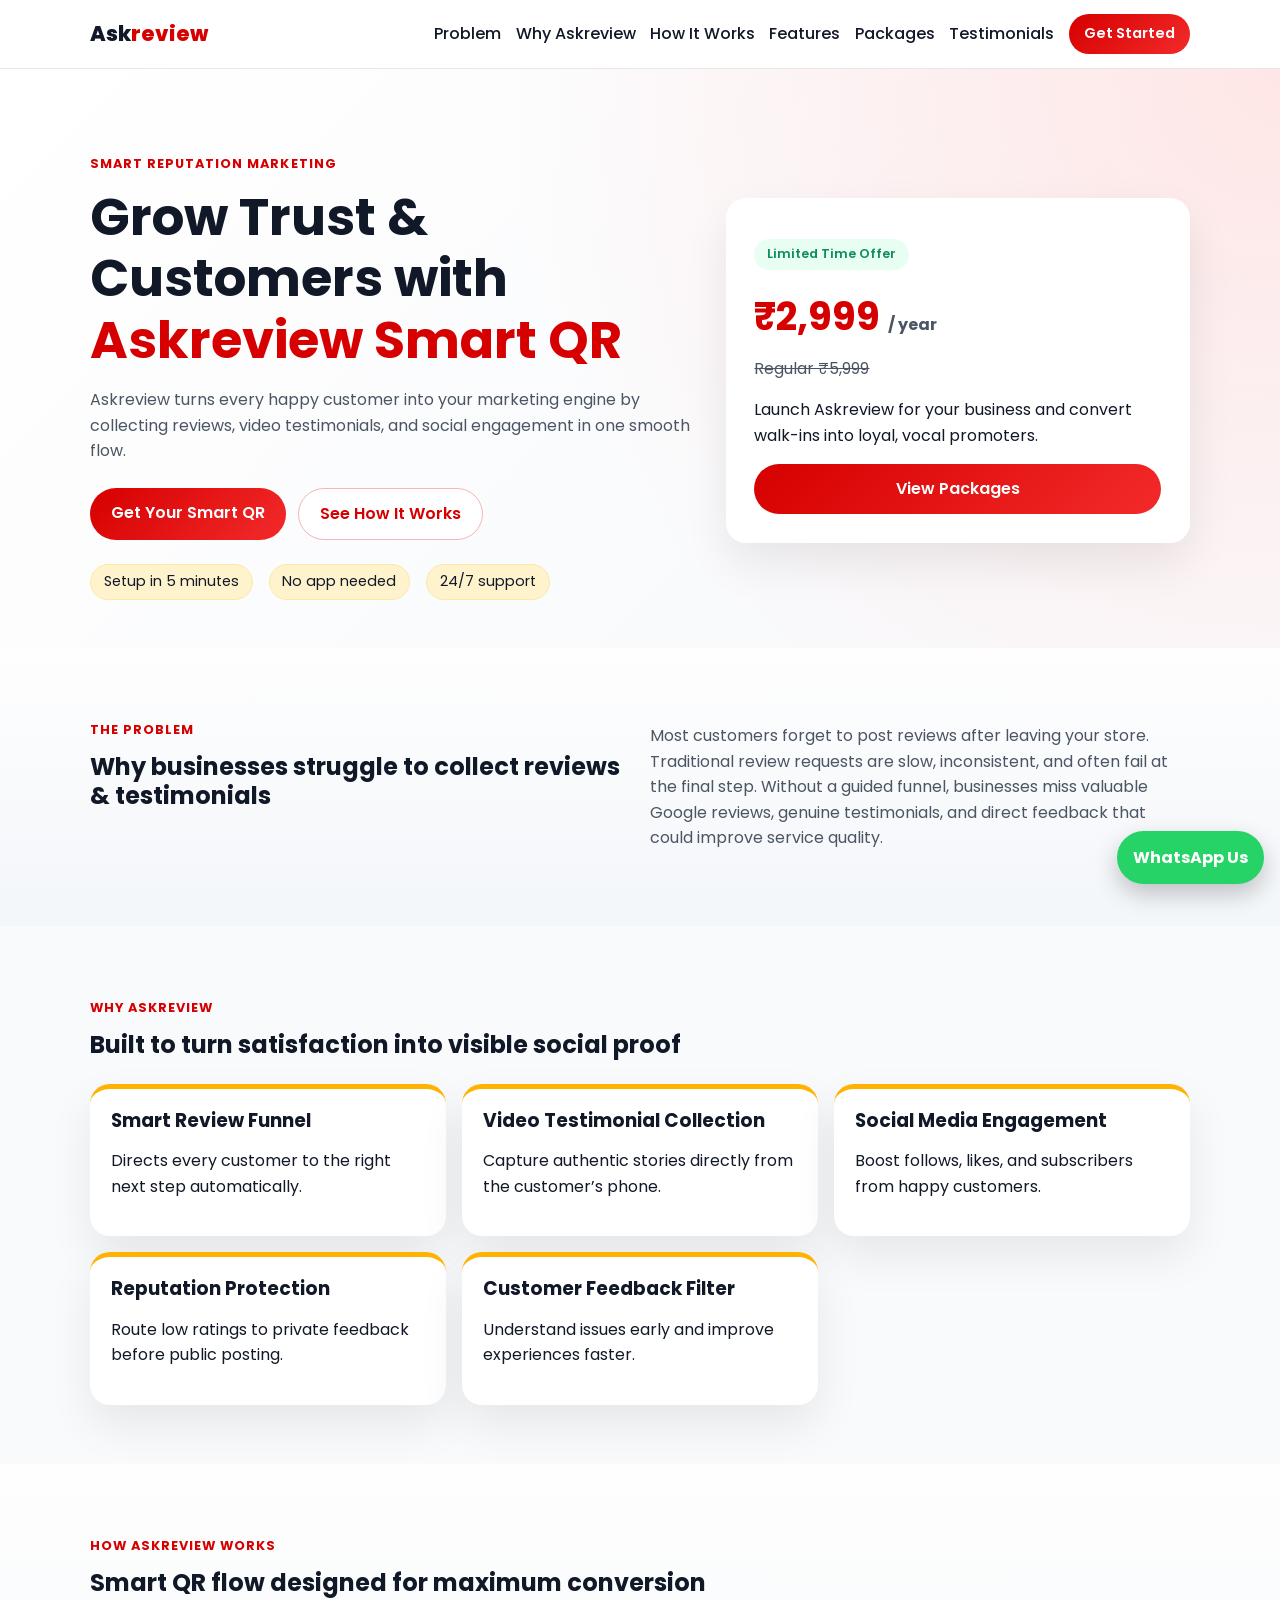
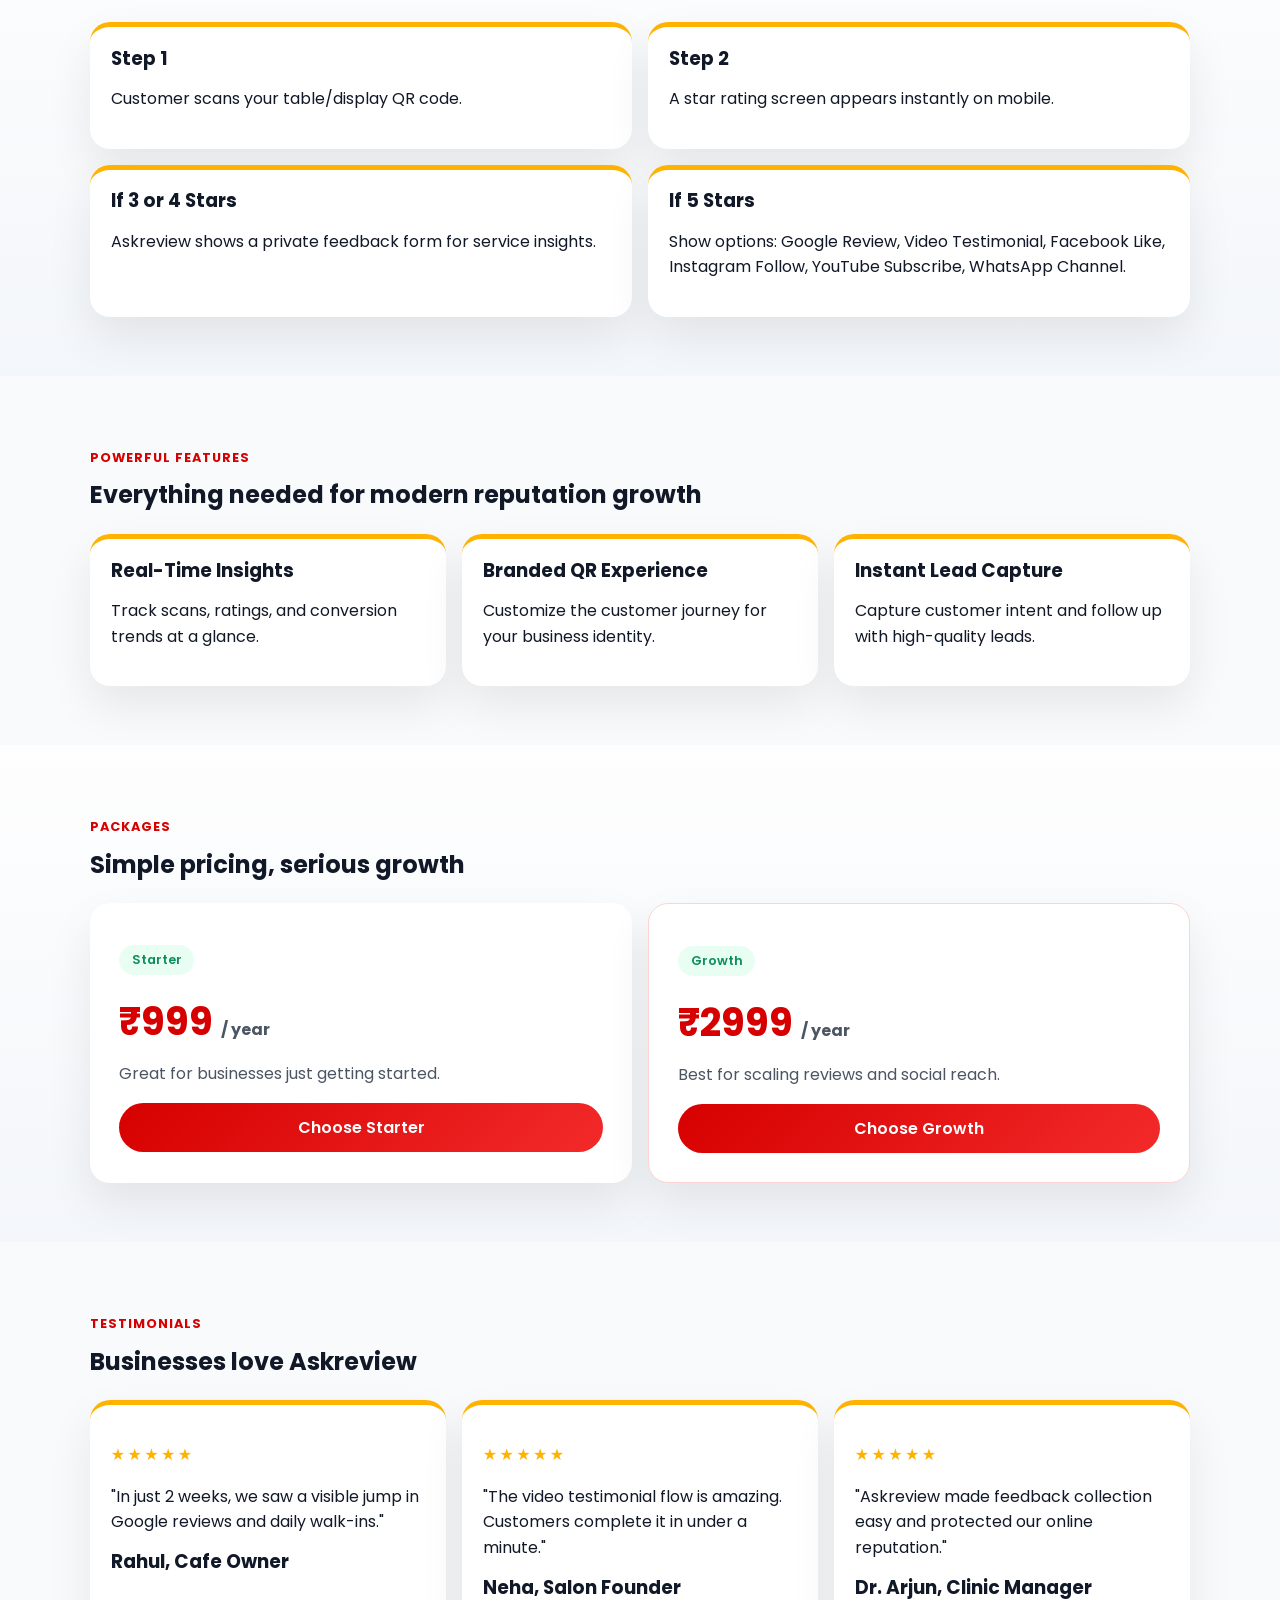
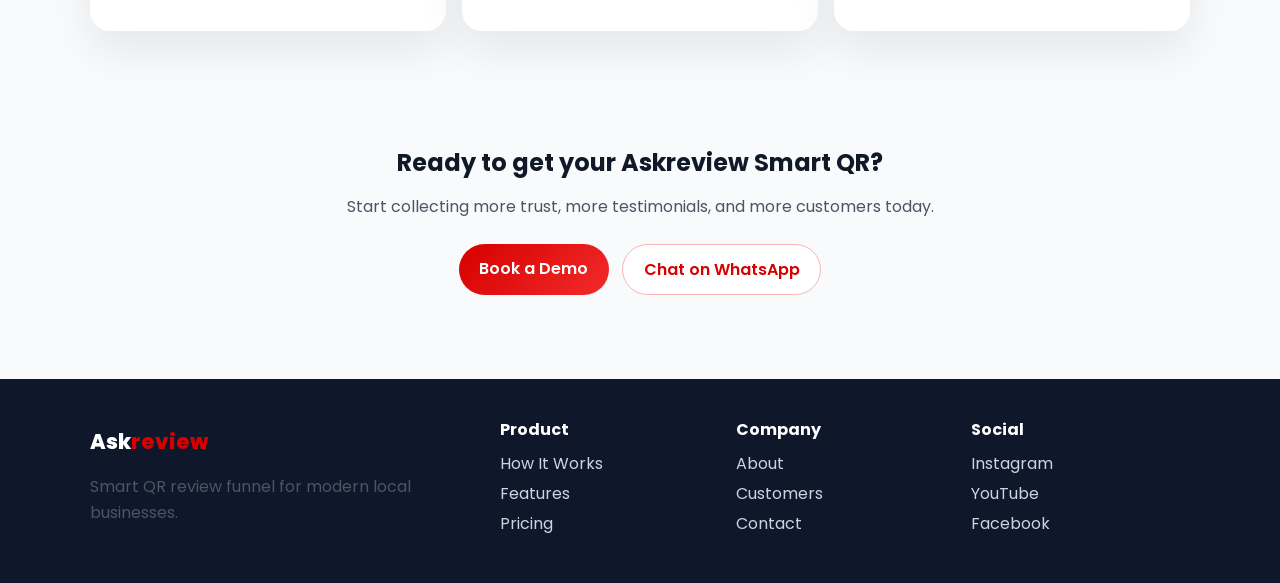
==== commit 4e4e8be7: "Merge branch 'main' into codex/create-landing-page-for-digital-vyapari-k34wo5" ====
--- a/index.html
+++ b/index.html
@@ -3,22 +3,17 @@
   <head>
     <meta charset="UTF-8" />
     <meta name="viewport" content="width=device-width, initial-scale=1.0" />
-    <title>Askreview | One Smart QR. Unlimited Customer Engagement.</title>
+    <title>Askreview | Smart QR Review Funnel</title>
     <meta
       name="description"
-      content="Askreview uses one Smart QR code to collect Google Reviews, Video Testimonials, and social engagement automatically."
+      content="Askreview helps local businesses collect Google reviews, video testimonials, and social proof with a Smart QR funnel."
     />
     <link rel="preconnect" href="https://fonts.googleapis.com" />
     <link rel="preconnect" href="https://fonts.gstatic.com" crossorigin />
     <link
-      href="https://fonts.googleapis.com/css2?family=Inter:wght@400;500;600;700;800&display=swap"
+      href="https://fonts.googleapis.com/css2?family=Poppins:wght@400;500;600;700;800&display=swap"
       rel="stylesheet"
     />
-    <link
-      rel="stylesheet"
-      href="https://cdnjs.cloudflare.com/ajax/libs/font-awesome/6.5.2/css/all.min.css"
-    />
-    <link rel="stylesheet" href="https://unpkg.com/aos@2.3.1/dist/aos.css" />
     <link rel="stylesheet" href="styles.css" />
   </head>
   <body>
@@ -26,242 +21,260 @@
       <div class="container nav-wrap">
         <a href="#home" class="brand">Ask<span>review</span></a>
         <nav>
+          <a href="#problem">Problem</a>
+          <a href="#why-askreview">Why Askreview</a>
+          <a href="#how-it-works">How It Works</a>
           <a href="#features">Features</a>
-          <a href="#how">How It Works</a>
-          <a href="#pricing">Pricing</a>
+          <a href="#packages">Packages</a>
           <a href="#testimonials">Testimonials</a>
-          <a href="#footer">Contact</a>
-          <a href="#cta" class="btn btn-small">Get Your Smart QR</a>
+          <a href="#cta" class="btn btn-small">Get Started</a>
         </nav>
       </div>
     </header>
 
     <main>
-      <section id="home" class="hero section">
+      <section id="home" class="hero">
         <div class="container hero-grid">
-          <div data-aos="fade-up">
-            <p class="eyebrow">Smart Reputation Engine</p>
-            <h1>One Smart QR. Unlimited Customer Engagement.</h1>
+          <div class="hero-copy reveal-on-scroll">
+            <p class="eyebrow">Smart Reputation Marketing</p>
+            <h1>Grow Trust & Customers with <span>Askreview Smart QR</span></h1>
             <p class="subtext">
-              Askreview uses one QR code to collect <strong>Google Reviews</strong>,
-              <strong>Video Testimonials</strong>, <strong>Facebook Likes</strong>,
-              <strong>Instagram Follows</strong>, and
-              <strong>WhatsApp engagement</strong> automatically.
+              Askreview turns every happy customer into your marketing engine by
+              collecting reviews, video testimonials, and social engagement in
+              one smooth flow.
             </p>
             <div class="hero-cta">
               <a href="#cta" class="btn">Get Your Smart QR</a>
-              <a href="#how" class="btn btn-outline">See How It Works</a>
+              <a href="#how-it-works" class="btn btn-outline">See How It Works</a>
             </div>
-            <div class="hero-metrics">
-              <span><i class="fa-solid fa-bolt"></i> Setup in 5 minutes</span>
-              <span><i class="fa-solid fa-mobile-screen"></i> No app needed</span>
-              <span><i class="fa-solid fa-headset"></i> 24/7 support</span>
-            </div>
-          </div>
-
-          <div class="mockup" data-aos="zoom-in" data-aos-delay="120">
-            <div class="mockup-head">
-              <span></span><span></span><span></span>
-            </div>
-            <div class="phone-card">
-              <p class="rating">⭐ 4.9 Average Rating</p>
-              <h3>Customer scanned your Smart QR</h3>
-              <div class="flow-pill"><i class="fa-brands fa-google"></i> Google Review</div>
-              <div class="flow-pill"><i class="fa-solid fa-video"></i> Video Testimonial</div>
-              <div class="flow-pill"><i class="fa-brands fa-instagram"></i> Instagram Follow</div>
-              <div class="flow-pill"><i class="fa-brands fa-whatsapp"></i> WhatsApp Channel</div>
-            </div>
-          </div>
-        </div>
-      </section>
-
-      <section class="section section-soft" id="problem">
-        <div class="container">
-          <div class="section-head" data-aos="fade-up">
-            <p class="eyebrow">Problem</p>
-            <h2>Why businesses lose reviews, trust, and social momentum</h2>
-          </div>
-          <div class="grid-3">
-            <article class="info-card" data-aos="fade-up">
-              <i class="fa-regular fa-clock"></i>
-              <h3>Customers forget to leave reviews</h3>
-              <p>Even happy customers leave without posting because the process has too many steps.</p>
-            </article>
-            <article class="info-card" data-aos="fade-up" data-aos-delay="120">
-              <i class="fa-solid fa-triangle-exclamation"></i>
-              <h3>Negative reviews hurt reputation</h3>
-              <p>Without a feedback filter, one bad public review can reduce trust and conversions.</p>
-            </article>
-            <article class="info-card" data-aos="fade-up" data-aos-delay="220">
-              <i class="fa-solid fa-chart-line"></i>
-              <h3>Social engagement stays low</h3>
-              <p>Businesses struggle to turn real customer delight into likes, follows, and subscribers.</p>
-            </article>
-          </div>
-        </div>
-      </section>
-
-      <section class="section" id="why">
-        <div class="container">
-          <div class="section-head" data-aos="fade-up">
+            <ul class="hero-points">
+              <li>Setup in 5 minutes</li>
+              <li>No app needed</li>
+              <li>24/7 support</li>
+            </ul>
+          </div>
+          <div class="hero-card reveal-on-scroll delay-1">
+            <p class="badge">Limited Time Offer</p>
+            <h2>₹2,999 <small>/ year</small></h2>
+            <p class="strike">Regular ₹5,999</p>
+            <p>
+              Launch Askreview for your business and convert walk-ins into loyal,
+              vocal promoters.
+            </p>
+            <a class="btn btn-block" href="#packages">View Packages</a>
+          </div>
+        </div>
+      </section>
+
+      <section id="problem" class="section section-soft reveal-on-scroll">
+        <div class="container two-col">
+          <div>
+            <p class="eyebrow">The Problem</p>
+            <h2>Why businesses struggle to collect reviews & testimonials</h2>
+          </div>
+          <p class="section-text">
+            Most customers forget to post reviews after leaving your store.
+            Traditional review requests are slow, inconsistent, and often fail at
+            the final step. Without a guided funnel, businesses miss valuable
+            Google reviews, genuine testimonials, and direct feedback that could
+            improve service quality.
+          </p>
+        </div>
+      </section>
+
+      <section id="why-askreview" class="section">
+        <div class="container">
+          <div class="section-head reveal-on-scroll">
             <p class="eyebrow">Why Askreview</p>
-            <h2>The complete customer engagement funnel in one QR</h2>
-          </div>
-          <div class="grid-5">
-            <article class="info-card" data-aos="fade-up"><i class="fa-solid fa-filter-circle-dollar"></i><h3>Smart Review Funnel</h3></article>
-            <article class="info-card" data-aos="fade-up" data-aos-delay="80"><i class="fa-solid fa-video"></i><h3>Video Testimonial Collection</h3></article>
-            <article class="info-card" data-aos="fade-up" data-aos-delay="140"><i class="fa-solid fa-share-nodes"></i><h3>Social Media Growth</h3></article>
-            <article class="info-card" data-aos="fade-up" data-aos-delay="200"><i class="fa-solid fa-shield-heart"></i><h3>Reputation Protection</h3></article>
-            <article class="info-card" data-aos="fade-up" data-aos-delay="260"><i class="fa-solid fa-comment-medical"></i><h3>Customer Feedback Filter</h3></article>
-          </div>
-        </div>
-      </section>
-
-      <section class="section section-soft" id="how">
-        <div class="container">
-          <div class="section-head" data-aos="fade-up">
+            <h2>Built to turn satisfaction into visible social proof</h2>
+          </div>
+          <div class="service-grid">
+            <article class="service-card reveal-on-scroll">
+              <h3>Smart Review Funnel</h3>
+              <p>Directs every customer to the right next step automatically.</p>
+            </article>
+            <article class="service-card reveal-on-scroll delay-1">
+              <h3>Video Testimonial Collection</h3>
+              <p>Capture authentic stories directly from the customer’s phone.</p>
+            </article>
+            <article class="service-card reveal-on-scroll delay-2">
+              <h3>Social Media Engagement</h3>
+              <p>Boost follows, likes, and subscribers from happy customers.</p>
+            </article>
+            <article class="service-card reveal-on-scroll">
+              <h3>Reputation Protection</h3>
+              <p>Route low ratings to private feedback before public posting.</p>
+            </article>
+            <article class="service-card reveal-on-scroll delay-1">
+              <h3>Customer Feedback Filter</h3>
+              <p>Understand issues early and improve experiences faster.</p>
+            </article>
+          </div>
+        </div>
+      </section>
+
+      <section id="how-it-works" class="section section-soft">
+        <div class="container">
+          <div class="section-head reveal-on-scroll">
             <p class="eyebrow">How Askreview Works</p>
-            <h2>Visual flow that routes each customer intelligently</h2>
-          </div>
-          <div class="flow-diagram" data-aos="zoom-in-up">
-            <div class="flow-step"><strong>Step 1</strong><p>Customer scans QR code</p></div>
-            <div class="arrow">→</div>
-            <div class="flow-step"><strong>Step 2</strong><p>Star rating screen appears</p></div>
-          </div>
-          <div class="branch-grid">
-            <article class="branch-card" data-aos="fade-right">
-              <h3>If rating is 3 or 4 stars</h3>
-              <p>Show private feedback form to collect issues before they become public complaints.</p>
-              <div class="tag"><i class="fa-regular fa-message"></i> Feedback Form</div>
-            </article>
-            <article class="branch-card" data-aos="fade-left">
-              <h3>If rating is 5 stars</h3>
-              <p>Show high-engagement actions instantly:</p>
-              <ul>
-                <li>Google Review</li>
-                <li>Video Testimonial</li>
-                <li>Facebook Like</li>
-                <li>Instagram Follow</li>
-                <li>YouTube Subscribe</li>
-                <li>WhatsApp Channel</li>
-              </ul>
-            </article>
-          </div>
-        </div>
-      </section>
-
-      <section class="section" id="features">
-        <div class="container">
-          <div class="section-head" data-aos="fade-up">
-            <p class="eyebrow">Product Features</p>
-            <h2>Built like a SaaS growth engine for local businesses</h2>
-          </div>
-          <div class="grid-4">
-            <article class="feature-card" data-aos="fade-up"><i class="fa-solid fa-qrcode"></i><h3>Smart QR Technology</h3></article>
-            <article class="feature-card" data-aos="fade-up" data-aos-delay="60"><i class="fa-solid fa-filter"></i><h3>Reputation Funnel</h3></article>
-            <article class="feature-card" data-aos="fade-up" data-aos-delay="120"><i class="fa-solid fa-film"></i><h3>Video Testimonials</h3></article>
-            <article class="feature-card" data-aos="fade-up" data-aos-delay="180"><i class="fa-solid fa-hashtag"></i><h3>Multi Platform Engagement</h3></article>
-            <article class="feature-card" data-aos="fade-up"><i class="fa-solid fa-sliders"></i><h3>Customer Feedback Control</h3></article>
-            <article class="feature-card" data-aos="fade-up" data-aos-delay="60"><i class="fa-solid fa-chart-pie"></i><h3>Analytics Dashboard</h3></article>
-            <article class="feature-card" data-aos="fade-up" data-aos-delay="120"><i class="fa-solid fa-palette"></i><h3>Custom Branding</h3></article>
-            <article class="feature-card" data-aos="fade-up" data-aos-delay="180"><i class="fa-solid fa-rocket"></i><h3>Instant Setup</h3></article>
-          </div>
-        </div>
-      </section>
-
-      <section class="section section-soft" id="use-cases">
-        <div class="container">
-          <div class="section-head" data-aos="fade-up">
-            <p class="eyebrow">Real Business Use Cases</p>
-            <h2>Askreview works across high-footfall local businesses</h2>
-          </div>
-          <div class="grid-4">
-            <article class="info-card" data-aos="flip-left"><h3>🍽️ Restaurant</h3><p>Convert diners into Google reviewers and video advocates.</p></article>
-            <article class="info-card" data-aos="flip-left" data-aos-delay="90"><h3>💇 Salon</h3><p>Collect social proof and boost Instagram/Facebook following.</p></article>
-            <article class="info-card" data-aos="flip-left" data-aos-delay="160"><h3>🩺 Clinic</h3><p>Protect online trust and route concerns to private feedback.</p></article>
-            <article class="info-card" data-aos="flip-left" data-aos-delay="230"><h3>🛍️ Retail Store</h3><p>Turn checkout interactions into repeat traffic and loyalty.</p></article>
-          </div>
-        </div>
-      </section>
-
-      <section class="section" id="pricing">
-        <div class="container">
-          <div class="section-head" data-aos="fade-up">
-            <p class="eyebrow">Pricing</p>
-            <h2>Simple plans for every growth stage</h2>
+            <h2>Smart QR flow designed for maximum conversion</h2>
+          </div>
+          <div class="flow-grid">
+            <article class="service-card reveal-on-scroll">
+              <h3>Step 1</h3>
+              <p>Customer scans your table/display QR code.</p>
+            </article>
+            <article class="service-card reveal-on-scroll delay-1">
+              <h3>Step 2</h3>
+              <p>A star rating screen appears instantly on mobile.</p>
+            </article>
+            <article class="service-card reveal-on-scroll delay-2">
+              <h3>If 3 or 4 Stars</h3>
+              <p>Askreview shows a private feedback form for service insights.</p>
+            </article>
+            <article class="service-card reveal-on-scroll">
+              <h3>If 5 Stars</h3>
+              <p>
+                Show options: Google Review, Video Testimonial, Facebook Like,
+                Instagram Follow, YouTube Subscribe, WhatsApp Channel.
+              </p>
+            </article>
+          </div>
+        </div>
+      </section>
+
+      <section id="features" class="section">
+        <div class="container">
+          <div class="section-head reveal-on-scroll">
+            <p class="eyebrow">Powerful Features</p>
+            <h2>Everything needed for modern reputation growth</h2>
+          </div>
+          <div class="service-grid">
+            <article class="service-card reveal-on-scroll">
+              <h3>Real-Time Insights</h3>
+              <p>Track scans, ratings, and conversion trends at a glance.</p>
+            </article>
+            <article class="service-card reveal-on-scroll delay-1">
+              <h3>Branded QR Experience</h3>
+              <p>Customize the customer journey for your business identity.</p>
+            </article>
+            <article class="service-card reveal-on-scroll delay-2">
+              <h3>Instant Lead Capture</h3>
+              <p>Capture customer intent and follow up with high-quality leads.</p>
+            </article>
+          </div>
+        </div>
+      </section>
+
+      <section id="packages" class="section section-soft">
+        <div class="container">
+          <div class="section-head reveal-on-scroll">
+            <p class="eyebrow">Packages</p>
+            <h2>Simple pricing, serious growth</h2>
           </div>
           <div class="pricing-grid">
-            <article class="price-card" data-aos="fade-up">
-              <h3>Starter</h3>
-              <p class="price">₹999<span>/year</span></p>
-              <a href="#cta" class="btn btn-block">Start Starter</a>
-            </article>
-            <article class="price-card featured" data-aos="fade-up" data-aos-delay="120">
-              <p class="badge">Most Popular</p>
-              <h3>Growth</h3>
-              <p class="price">₹2999<span>/year</span></p>
-              <a href="#cta" class="btn btn-block">Start Growth</a>
-            </article>
-          </div>
-        </div>
-      </section>
-
-      <section class="section section-soft" id="testimonials">
-        <div class="container">
-          <div class="section-head" data-aos="fade-up">
+            <article class="hero-card pricing-card reveal-on-scroll">
+              <p class="badge">Starter</p>
+              <h2>₹999 <small>/ year</small></h2>
+              <p class="section-text">Great for businesses just getting started.</p>
+              <a class="btn btn-block" href="#cta">Choose Starter</a>
+            </article>
+            <article class="hero-card pricing-card popular reveal-on-scroll delay-1">
+              <p class="badge">Growth</p>
+              <h2>₹2999 <small>/ year</small></h2>
+              <p class="section-text">Best for scaling reviews and social reach.</p>
+              <a class="btn btn-block" href="#cta">Choose Growth</a>
+            </article>
+          </div>
+        </div>
+      </section>
+
+      <section id="testimonials" class="section">
+        <div class="container">
+          <div class="section-head reveal-on-scroll">
             <p class="eyebrow">Testimonials</p>
-            <h2>Trusted by growing local brands</h2>
-          </div>
-          <div class="grid-4 testimonials-grid">
-            <article class="testimonial" data-aos="fade-up"><img src="https://i.pravatar.cc/80?img=11" alt="Rahul" /><p>★★★★★</p><p>“We got 62 Google reviews in 18 days.”</p><h4>Rahul • Restaurant</h4></article>
-            <article class="testimonial" data-aos="fade-up" data-aos-delay="80"><img src="https://i.pravatar.cc/80?img=12" alt="Neha" /><p>★★★★★</p><p>“Video testimonials boosted our trust massively.”</p><h4>Neha • Salon</h4></article>
-            <article class="testimonial" data-aos="fade-up" data-aos-delay="140"><img src="https://i.pravatar.cc/80?img=16" alt="Dr Arjun" /><p>★★★★★</p><p>“Private feedback helped us improve service quality.”</p><h4>Dr. Arjun • Clinic</h4></article>
-            <article class="testimonial" data-aos="fade-up" data-aos-delay="200"><img src="https://i.pravatar.cc/80?img=20" alt="Manav" /><p>★★★★★</p><p>“Our Instagram and YouTube engagement doubled.”</p><h4>Manav • Retail</h4></article>
-          </div>
-        </div>
-      </section>
-
-      <section class="section final-cta" id="cta">
-        <div class="container" data-aos="zoom-in">
-          <h2>Start collecting reviews, testimonials, and engagement with one Smart QR.</h2>
-          <p class="subtext">Launch Askreview today and turn happy customers into your growth engine.</p>
+            <h2>Businesses love Askreview</h2>
+          </div>
+          <div class="service-grid">
+            <article class="service-card reveal-on-scroll">
+              <p class="stars">★★★★★</p>
+              <p>
+                "In just 2 weeks, we saw a visible jump in Google reviews and
+                daily walk-ins."
+              </p>
+              <h3>Rahul, Cafe Owner</h3>
+            </article>
+            <article class="service-card reveal-on-scroll delay-1">
+              <p class="stars">★★★★★</p>
+              <p>
+                "The video testimonial flow is amazing. Customers complete it in
+                under a minute."
+              </p>
+              <h3>Neha, Salon Founder</h3>
+            </article>
+            <article class="service-card reveal-on-scroll delay-2">
+              <p class="stars">★★★★★</p>
+              <p>
+                "Askreview made feedback collection easy and protected our
+                online reputation."
+              </p>
+              <h3>Dr. Arjun, Clinic Manager</h3>
+            </article>
+          </div>
+        </div>
+      </section>
+
+      <section id="cta" class="section final-cta">
+        <div class="container reveal-on-scroll">
+          <h2>Ready to get your Askreview Smart QR?</h2>
+          <p class="section-text">
+            Start collecting more trust, more testimonials, and more customers
+            today.
+          </p>
           <div class="hero-cta center">
-            <a href="#" class="btn">Get Your Smart QR</a>
-            <a href="https://wa.me/919999999999" class="btn btn-outline">Talk on WhatsApp</a>
+            <a href="mailto:hello@askreview.in" class="btn">Book a Demo</a>
+            <a href="https://wa.me/919999999999" class="btn btn-outline">Chat on WhatsApp</a>
           </div>
         </div>
       </section>
     </main>
 
-    <footer class="site-footer" id="footer">
+    <footer class="site-footer">
       <div class="container footer-grid">
         <div>
           <a href="#home" class="brand">Ask<span>review</span></a>
-          <p>One QR to automate reviews, testimonials, and social growth.</p>
-        </div>
-        <div>
-          <h4>Product</h4>
+          <p class="section-text">Smart QR review funnel for modern local businesses.</p>
+        </div>
+        <div>
+          <h3>Product</h3>
+          <a href="#how-it-works">How It Works</a>
           <a href="#features">Features</a>
-          <a href="#pricing">Pricing</a>
-          <a href="#how">How It Works</a>
-        </div>
-        <div>
-          <h4>Company</h4>
-          <a href="#">About</a>
-          <a href="#footer">Contact</a>
-        </div>
-        <div>
-          <h4>Social Links</h4>
-          <a href="https://facebook.com" target="_blank" rel="noopener noreferrer">Facebook</a>
-          <a href="https://instagram.com" target="_blank" rel="noopener noreferrer">Instagram</a>
-          <a href="https://youtube.com" target="_blank" rel="noopener noreferrer">YouTube</a>
+          <a href="#packages">Pricing</a>
+        </div>
+        <div>
+          <h3>Company</h3>
+          <a href="#problem">About</a>
+          <a href="#testimonials">Customers</a>
+          <a href="#cta">Contact</a>
+        </div>
+        <div>
+          <h3>Social</h3>
+          <a href="https://www.instagram.com" target="_blank" rel="noopener noreferrer">Instagram</a>
+          <a href="https://www.youtube.com" target="_blank" rel="noopener noreferrer">YouTube</a>
+          <a href="https://www.facebook.com" target="_blank" rel="noopener noreferrer">Facebook</a>
         </div>
       </div>
     </footer>
 
-    <a class="whatsapp-float" href="https://wa.me/919999999999" target="_blank" rel="noopener noreferrer" aria-label="Chat on WhatsApp">WhatsApp Us</a>
-
-    <script src="https://unpkg.com/aos@2.3.1/dist/aos.js"></script>
+    <a
+      class="whatsapp-float"
+      href="https://wa.me/919999999999"
+      target="_blank"
+      rel="noopener noreferrer"
+      aria-label="Chat on WhatsApp"
+      >WhatsApp Us</a
+    >
+
     <script src="script.js"></script>
   </body>
 </html>
--- a/styles.css
+++ b/styles.css
@@ -1,178 +1,391 @@
 :root {
-  --bg: #f7f9fc;
-  --text: #0f172a;
-  --muted: #475569;
+  --bg: #f9fafc;
+  --text: #111827;
+  --muted: #4b5563;
   --primary: #d60000;
-  --primary-dark: #ac0000;
+  --secondary: #ffb300;
   --card: #ffffff;
-  --soft: #f1f5f9;
-  --ring: rgba(214, 0, 0, 0.15);
-  --shadow: 0 18px 40px rgba(15, 23, 42, 0.08);
-}
-
-* { box-sizing: border-box; }
-html { scroll-behavior: smooth; }
+  --shadow: 0 20px 45px rgba(0, 0, 0, 0.08);
+}
+
+* {
+  box-sizing: border-box;
+}
+
+html {
+  scroll-behavior: smooth;
+}
+
 body {
   margin: 0;
-  font-family: "Inter", system-ui, sans-serif;
+  font-family: "Poppins", system-ui, -apple-system, sans-serif;
   color: var(--text);
   background: var(--bg);
   line-height: 1.6;
 }
 
-.container { width: min(1150px, 92%); margin: 0 auto; }
-.section { padding: 5rem 0; }
-.section-soft { background: linear-gradient(180deg, #fff 0%, var(--soft) 100%); }
+.container {
+  width: min(1100px, 92%);
+  margin: 0 auto;
+}
 
 .site-header {
-  position: sticky; top: 0; z-index: 100;
-  background: rgba(255, 255, 255, 0.85);
-  backdrop-filter: blur(12px);
-  border-bottom: 1px solid #e2e8f0;
-}
-.nav-wrap { display: flex; justify-content: space-between; align-items: center; gap: 1rem; padding: 0.85rem 0; }
-.brand { text-decoration: none; color: var(--text); font-weight: 800; font-size: 1.35rem; }
-.brand span { color: var(--primary); }
-nav { display: flex; align-items: center; gap: 1rem; }
-nav a { text-decoration: none; color: var(--text); font-weight: 500; transition: color .2s ease; }
-nav a:hover { color: var(--primary); }
-
-h1, h2, h3, h4 { margin: 0 0 .65rem; line-height: 1.2; }
-h1 { font-size: clamp(2.1rem, 4.8vw, 3.8rem); }
-h2 { font-size: clamp(1.6rem, 3vw, 2.4rem); }
-.eyebrow { color: var(--primary); font-size: .8rem; text-transform: uppercase; font-weight: 700; letter-spacing: .08em; }
-.subtext { color: var(--muted); max-width: 65ch; }
+  position: sticky;
+  top: 0;
+  background: rgba(255, 255, 255, 0.9);
+  backdrop-filter: blur(10px);
+  border-bottom: 1px solid #e5e7eb;
+  z-index: 10;
+}
+
+.nav-wrap {
+  display: flex;
+  justify-content: space-between;
+  align-items: center;
+  gap: 1rem;
+  padding: 0.85rem 0;
+}
+
+.brand {
+  font-size: 1.3rem;
+  font-weight: 800;
+  color: var(--text);
+  text-decoration: none;
+  white-space: nowrap;
+}
+
+.brand span {
+  color: var(--primary);
+}
+
+nav {
+  display: flex;
+  gap: 0.9rem;
+  align-items: center;
+}
+
+nav a {
+  color: var(--text);
+  text-decoration: none;
+  font-weight: 500;
+  transition: color 0.25s ease;
+}
+
+nav a:hover {
+  color: var(--primary);
+}
 
 .hero {
-  background: radial-gradient(circle at 90% 10%, #ffe9e9 0%, transparent 45%),
-              radial-gradient(circle at 10% 90%, #e8f2ff 0%, transparent 35%),
-              linear-gradient(135deg, #fff 0%, #f8fbff 65%);
-}
-.hero-grid { display: grid; grid-template-columns: 1.2fr 1fr; gap: 2rem; align-items: center; }
-.hero-cta { display: flex; gap: .8rem; flex-wrap: wrap; margin: 1.4rem 0; }
-.hero-metrics { display: flex; flex-wrap: wrap; gap: .8rem; }
-.hero-metrics span {
-  background: #fff; border: 1px solid #e2e8f0; border-radius: 999px; padding: .4rem .85rem; font-size: .9rem;
+  padding: 4.5rem 0 3rem;
+  background: radial-gradient(circle at top right, #ffe6e6, transparent 55%),
+    linear-gradient(135deg, #ffffff 0%, #f9fafc 70%);
+}
+
+.hero-grid {
+  display: grid;
+  grid-template-columns: 1.3fr 1fr;
+  gap: 2rem;
+  align-items: center;
+}
+
+.eyebrow {
+  font-weight: 700;
+  color: var(--primary);
+  text-transform: uppercase;
+  letter-spacing: 0.08em;
+  font-size: 0.8rem;
+}
+
+h1,
+h2,
+h3 {
+  line-height: 1.2;
+  margin: 0 0 0.7rem;
+}
+
+h1 {
+  font-size: clamp(2rem, 4vw, 3.2rem);
+}
+
+h1 span {
+  color: var(--primary);
+}
+
+.subtext,
+.section-text {
+  color: var(--muted);
+}
+
+.section {
+  padding: 3.7rem 0;
+}
+
+.section-soft {
+  background: linear-gradient(180deg, #fefefe 0, #f3f6fa 100%);
+}
+
+.section-head {
+  max-width: 760px;
+  margin-bottom: 1.2rem;
+}
+
+.two-col {
+  display: grid;
+  grid-template-columns: 1fr 1fr;
+  gap: 1.3rem;
+  align-items: start;
+}
+
+.hero-cta {
+  display: flex;
+  gap: 0.8rem;
+  flex-wrap: wrap;
+  margin: 1.5rem 0;
+}
+
+.hero-cta.center {
+  justify-content: center;
 }
 
 .btn {
-  display: inline-block; border: none; text-decoration: none; cursor: pointer;
-  background: linear-gradient(135deg, var(--primary), #ff2b2b);
-  color: #fff; padding: .78rem 1.2rem; border-radius: 999px; font-weight: 600;
-  box-shadow: 0 8px 20px var(--ring);
-  transition: transform .2s ease, box-shadow .2s ease;
-}
-.btn:hover { transform: translateY(-2px); box-shadow: 0 14px 30px var(--ring); }
+  display: inline-block;
+  background: linear-gradient(135deg, var(--primary), #f32a2a);
+  color: #fff;
+  border: none;
+  border-radius: 999px;
+  padding: 0.75rem 1.3rem;
+  font-weight: 600;
+  text-decoration: none;
+  cursor: pointer;
+  transition: transform 0.22s ease, box-shadow 0.22s ease;
+}
+
+.btn:hover {
+  transform: translateY(-2px) scale(1.01);
+  box-shadow: 0 10px 20px rgba(214, 0, 0, 0.18);
+}
+
 .btn-outline {
-  background: #fff; color: var(--primary); border: 1px solid #fecaca; box-shadow: none;
-}
-.btn-small { padding: .58rem .9rem; font-size: .9rem; }
-.btn-block { display: block; text-align: center; width: 100%; }
-
-.mockup {
-  background: linear-gradient(180deg, #0f172a, #1e293b);
-  border-radius: 22px;
-  padding: 1rem;
-  box-shadow: 0 35px 60px rgba(15, 23, 42, .35);
-}
-.mockup-head { display: flex; gap: .4rem; margin-bottom: 1rem; }
-.mockup-head span { width: 10px; height: 10px; border-radius: 50%; background: #64748b; }
-.phone-card {
-  background: #fff; border-radius: 18px; padding: 1rem;
-}
-.rating { color: #f59e0b; font-weight: 700; }
-.flow-pill {
-  border: 1px solid #e2e8f0; border-radius: 12px; padding: .6rem .75rem; margin: .5rem 0;
-  display: flex; gap: .6rem; align-items: center; font-weight: 600;
-  transition: transform .2s ease, border-color .2s ease;
-}
-.flow-pill:hover { transform: translateX(4px); border-color: #fca5a5; }
-
-.section-head { max-width: 760px; margin-bottom: 1.4rem; }
-.grid-3, .grid-4, .grid-5, .pricing-grid, .branch-grid { display: grid; gap: 1rem; }
-.grid-3 { grid-template-columns: repeat(3, minmax(0,1fr)); }
-.grid-4 { grid-template-columns: repeat(4, minmax(0,1fr)); }
-.grid-5 { grid-template-columns: repeat(5, minmax(0,1fr)); }
-.pricing-grid { grid-template-columns: repeat(2, minmax(0,1fr)); }
-.branch-grid { grid-template-columns: repeat(2, minmax(0,1fr)); margin-top: 1rem; }
-
-.info-card, .feature-card, .branch-card, .price-card, .testimonial {
+  background: #fff;
+  color: var(--primary);
+  border: 1px solid #f9b4b4;
+}
+
+.btn-small {
+  padding: 0.55rem 0.95rem;
+  font-size: 0.9rem;
+}
+
+.btn-block {
+  width: 100%;
+  text-align: center;
+}
+
+.hero-points {
+  list-style: none;
+  display: flex;
+  gap: 1rem;
+  padding: 0;
+  margin: 0;
+  flex-wrap: wrap;
+}
+
+.hero-points li {
+  background: #fff3cd;
+  border: 1px solid #ffe8a3;
+  border-radius: 999px;
+  padding: 0.35rem 0.8rem;
+  font-size: 0.9rem;
+}
+
+.hero-card,
+.service-card {
   background: var(--card);
-  border: 1px solid #e2e8f0;
-  border-radius: 18px;
-  padding: 1.1rem;
+  border-radius: 20px;
   box-shadow: var(--shadow);
-  transition: transform .25s ease, box-shadow .25s ease;
-}
-.info-card:hover, .feature-card:hover, .branch-card:hover, .price-card:hover, .testimonial:hover {
-  transform: translateY(-6px);
-  box-shadow: 0 24px 45px rgba(15, 23, 42, .12);
-}
-.info-card i, .feature-card i { font-size: 1.4rem; color: var(--primary); margin-bottom: .55rem; }
-
-.flow-diagram {
-  display: flex; align-items: center; justify-content: center; gap: .8rem;
-  background: #fff; border: 1px solid #e2e8f0; border-radius: 20px; padding: 1rem;
-}
-.flow-step {
-  background: linear-gradient(180deg, #fff, #f8fafc); border: 1px solid #e2e8f0;
-  border-radius: 14px; padding: .9rem 1rem; min-width: 240px;
-}
-.arrow { color: var(--primary); font-size: 1.4rem; font-weight: 800; }
-.tag {
-  display: inline-flex; gap: .45rem; align-items: center;
-  background: #fff1f2; color: var(--primary-dark); border-radius: 999px; padding: .35rem .7rem; font-weight: 600;
-}
-
-.branch-card ul { margin: .6rem 0 0 1rem; padding: 0; }
-
-.price-card .price {
-  font-size: 2.2rem; color: var(--primary); font-weight: 800; margin: .5rem 0 1rem;
-}
-.price-card .price span { font-size: .95rem; color: var(--muted); font-weight: 500; }
-.price-card.featured { border: 2px solid #fecaca; transform: translateY(-6px); }
-
-.testimonials-grid img {
-  width: 58px; height: 58px; border-radius: 50%; object-fit: cover; border: 2px solid #fecaca;
-}
-.testimonial p:first-of-type { color: #f59e0b; font-weight: 700; letter-spacing: .08em; }
+}
+
+.hero-card {
+  padding: 1.8rem;
+}
+
+.badge {
+  display: inline-block;
+  background: #e9fef2;
+  color: #0f8e5c;
+  border-radius: 999px;
+  padding: 0.3rem 0.8rem;
+  font-size: 0.8rem;
+  font-weight: 600;
+}
+
+.hero-card h2 {
+  margin-top: 0.7rem;
+  font-size: 2.4rem;
+  color: var(--primary);
+}
+
+.hero-card h2 small {
+  font-size: 1rem;
+  color: var(--muted);
+}
+
+.strike {
+  text-decoration: line-through;
+  color: var(--muted);
+}
+
+.service-grid,
+.flow-grid,
+.pricing-grid {
+  margin-top: 1.5rem;
+  display: grid;
+  grid-template-columns: repeat(3, minmax(0, 1fr));
+  gap: 1rem;
+}
+
+.flow-grid {
+  grid-template-columns: repeat(2, minmax(0, 1fr));
+}
+
+.pricing-grid {
+  grid-template-columns: 1fr 1fr;
+}
+
+.service-card {
+  padding: 1.3rem;
+  border-top: 5px solid var(--secondary);
+  transition: transform 0.25s ease, box-shadow 0.25s ease;
+}
+
+.service-card:hover,
+.hero-card:hover {
+  transform: translateY(-4px);
+  box-shadow: 0 24px 46px rgba(0, 0, 0, 0.1);
+}
+
+.pricing-card.popular {
+  border: 1px solid #ffd3d3;
+}
+
+.stars {
+  color: #ffb300;
+  letter-spacing: 0.15em;
+  font-weight: 700;
+}
 
 .final-cta {
-  background: linear-gradient(135deg, #1e293b 0%, #0f172a 45%, #7f1d1d 100%);
-  color: #fff;
-}
-.final-cta .subtext { color: #e2e8f0; }
-.final-cta .container { text-align: center; }
+  text-align: center;
+}
 
 .site-footer {
-  background: #020617;
+  background: #0f172a;
+  color: #e5e7eb;
+  padding: 2.6rem 0;
+}
+
+.footer-grid {
+  display: grid;
+  grid-template-columns: 1.8fr 1fr 1fr 1fr;
+  gap: 1rem;
+}
+
+.site-footer .brand {
+  color: #fff;
+}
+
+.site-footer h3 {
+  color: #fff;
+  font-size: 1rem;
+}
+
+.site-footer a {
   color: #cbd5e1;
-  padding: 3rem 0;
-}
-.footer-grid { display: grid; grid-template-columns: 1.5fr 1fr 1fr 1fr; gap: 1rem; }
-.site-footer a { display: block; color: #cbd5e1; text-decoration: none; margin: .35rem 0; }
-.site-footer a:hover { color: #fff; }
-.site-footer .brand { color: #fff; }
+  text-decoration: none;
+  display: block;
+  margin: 0.3rem 0;
+}
+
+.site-footer a:hover {
+  color: #fff;
+}
 
 .whatsapp-float {
-  position: fixed; right: 1rem; bottom: 1rem; z-index: 90;
-  background: #25d366; color: #fff; text-decoration: none; font-weight: 700;
-  border-radius: 999px; padding: .85rem 1rem;
-  box-shadow: 0 12px 24px rgba(0,0,0,.2);
+  position: fixed;
+  right: 1rem;
+  bottom: 1rem;
+  background: #25d366;
+  color: #fff;
+  text-decoration: none;
+  padding: 0.85rem 1rem;
+  border-radius: 999px;
+  font-weight: 700;
+  box-shadow: 0 10px 25px rgba(0, 0, 0, 0.22);
+  transition: transform 0.22s ease;
+}
+
+.whatsapp-float:hover {
+  transform: translateY(-2px);
+}
+
+.reveal-on-scroll {
+  opacity: 0;
+  transform: translateY(20px);
+  transition: opacity 0.7s ease, transform 0.7s ease;
+}
+
+.reveal-on-scroll.is-visible {
+  opacity: 1;
+  transform: translateY(0);
+}
+
+.delay-1 {
+  transition-delay: 0.12s;
+}
+
+.delay-2 {
+  transition-delay: 0.24s;
 }
 
 @media (max-width: 1100px) {
-  .grid-5 { grid-template-columns: repeat(3, minmax(0,1fr)); }
-  nav a { font-size: .9rem; }
-}
+  nav {
+    gap: 0.6rem;
+  }
+
+  nav a {
+    font-size: 0.87rem;
+  }
+}
+
 @media (max-width: 900px) {
-  .hero-grid, .grid-4, .grid-3, .pricing-grid, .branch-grid, .footer-grid { grid-template-columns: 1fr; }
-  .grid-5 { grid-template-columns: repeat(2, minmax(0,1fr)); }
-  nav a:not(.btn) { display: none; }
-  .flow-diagram { flex-direction: column; }
-  .arrow { transform: rotate(90deg); }
-}
+  .hero-grid,
+  .two-col,
+  .pricing-grid,
+  .footer-grid,
+  .flow-grid {
+    grid-template-columns: 1fr;
+  }
+
+  .service-grid {
+    grid-template-columns: 1fr 1fr;
+  }
+
+  nav a:not(.btn) {
+    display: none;
+  }
+}
+
 @media (max-width: 600px) {
-  .section { padding: 3.5rem 0; }
-  .grid-5 { grid-template-columns: 1fr; }
-}
+  .hero {
+    padding-top: 3rem;
+  }
+
+  .service-grid {
+    grid-template-columns: 1fr;
+  }
+
+  .hero-points {
+    flex-direction: column;
+    align-items: flex-start;
+  }
+}
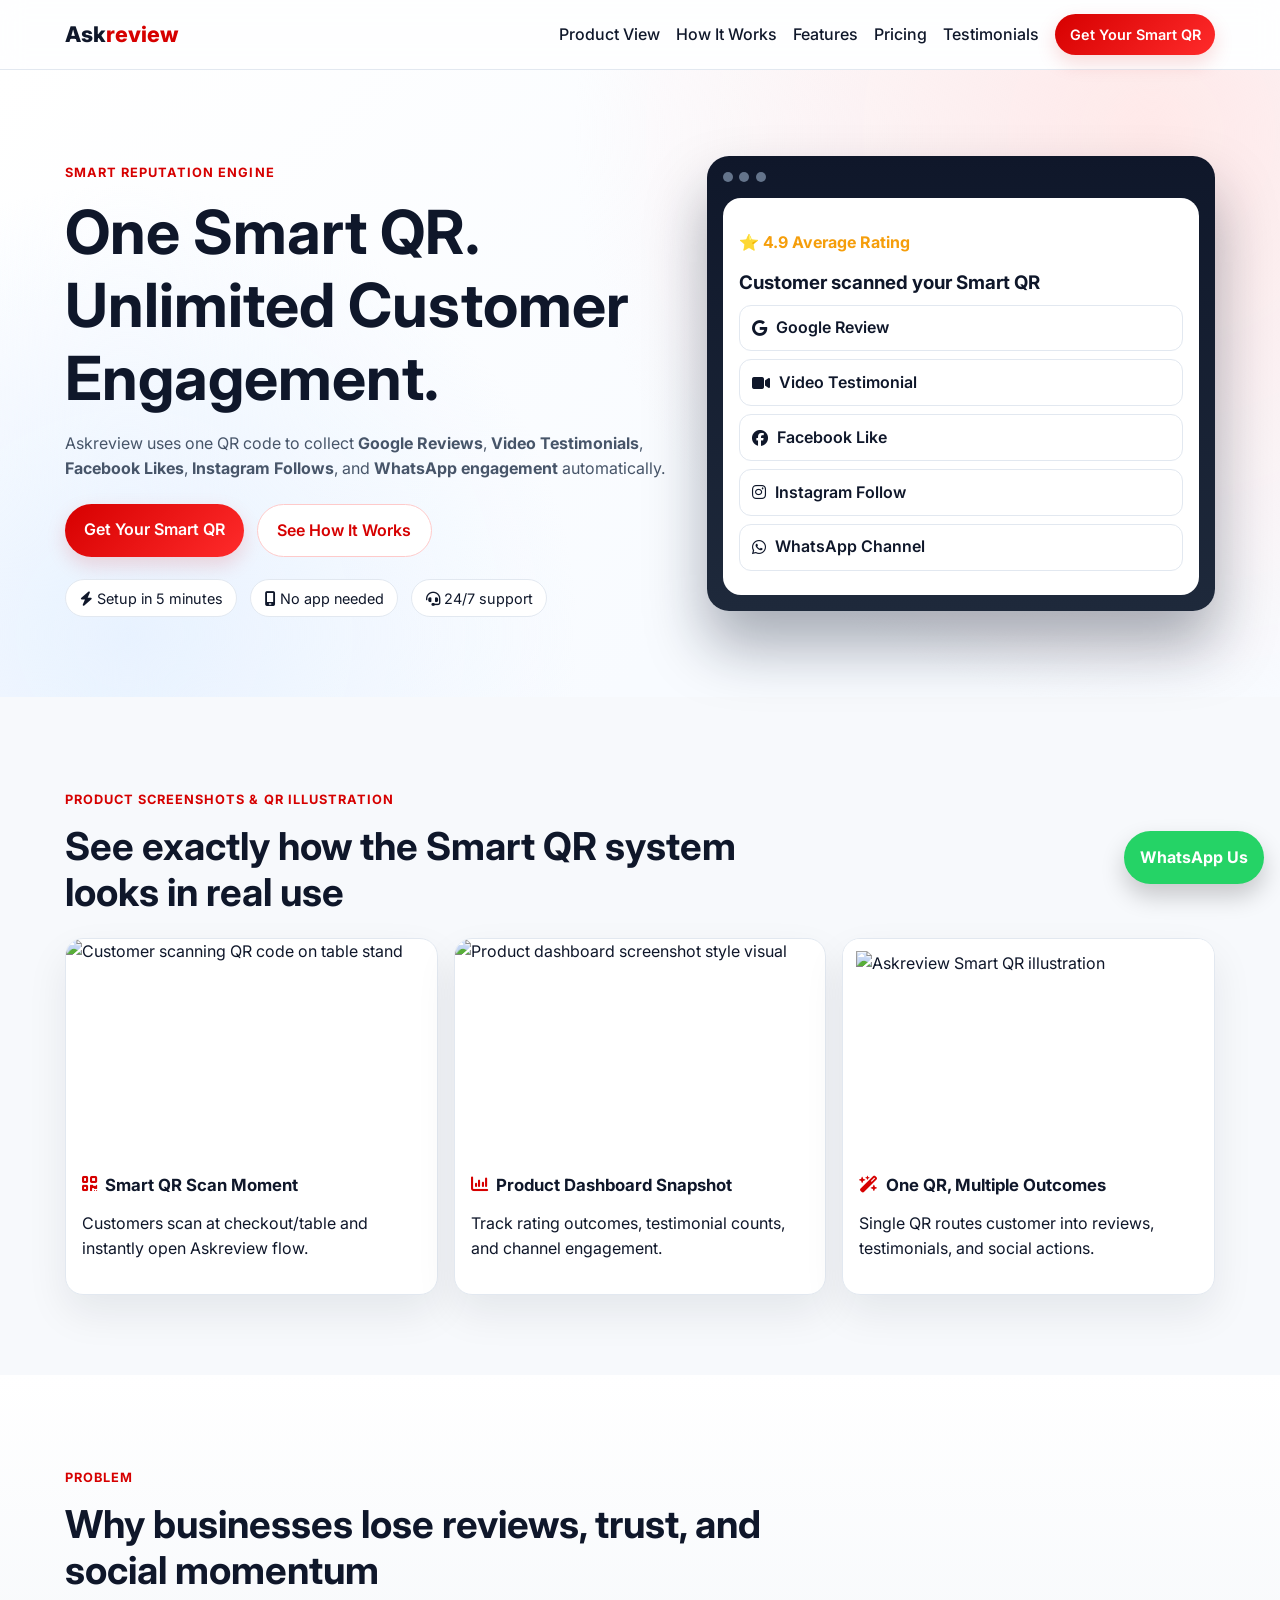
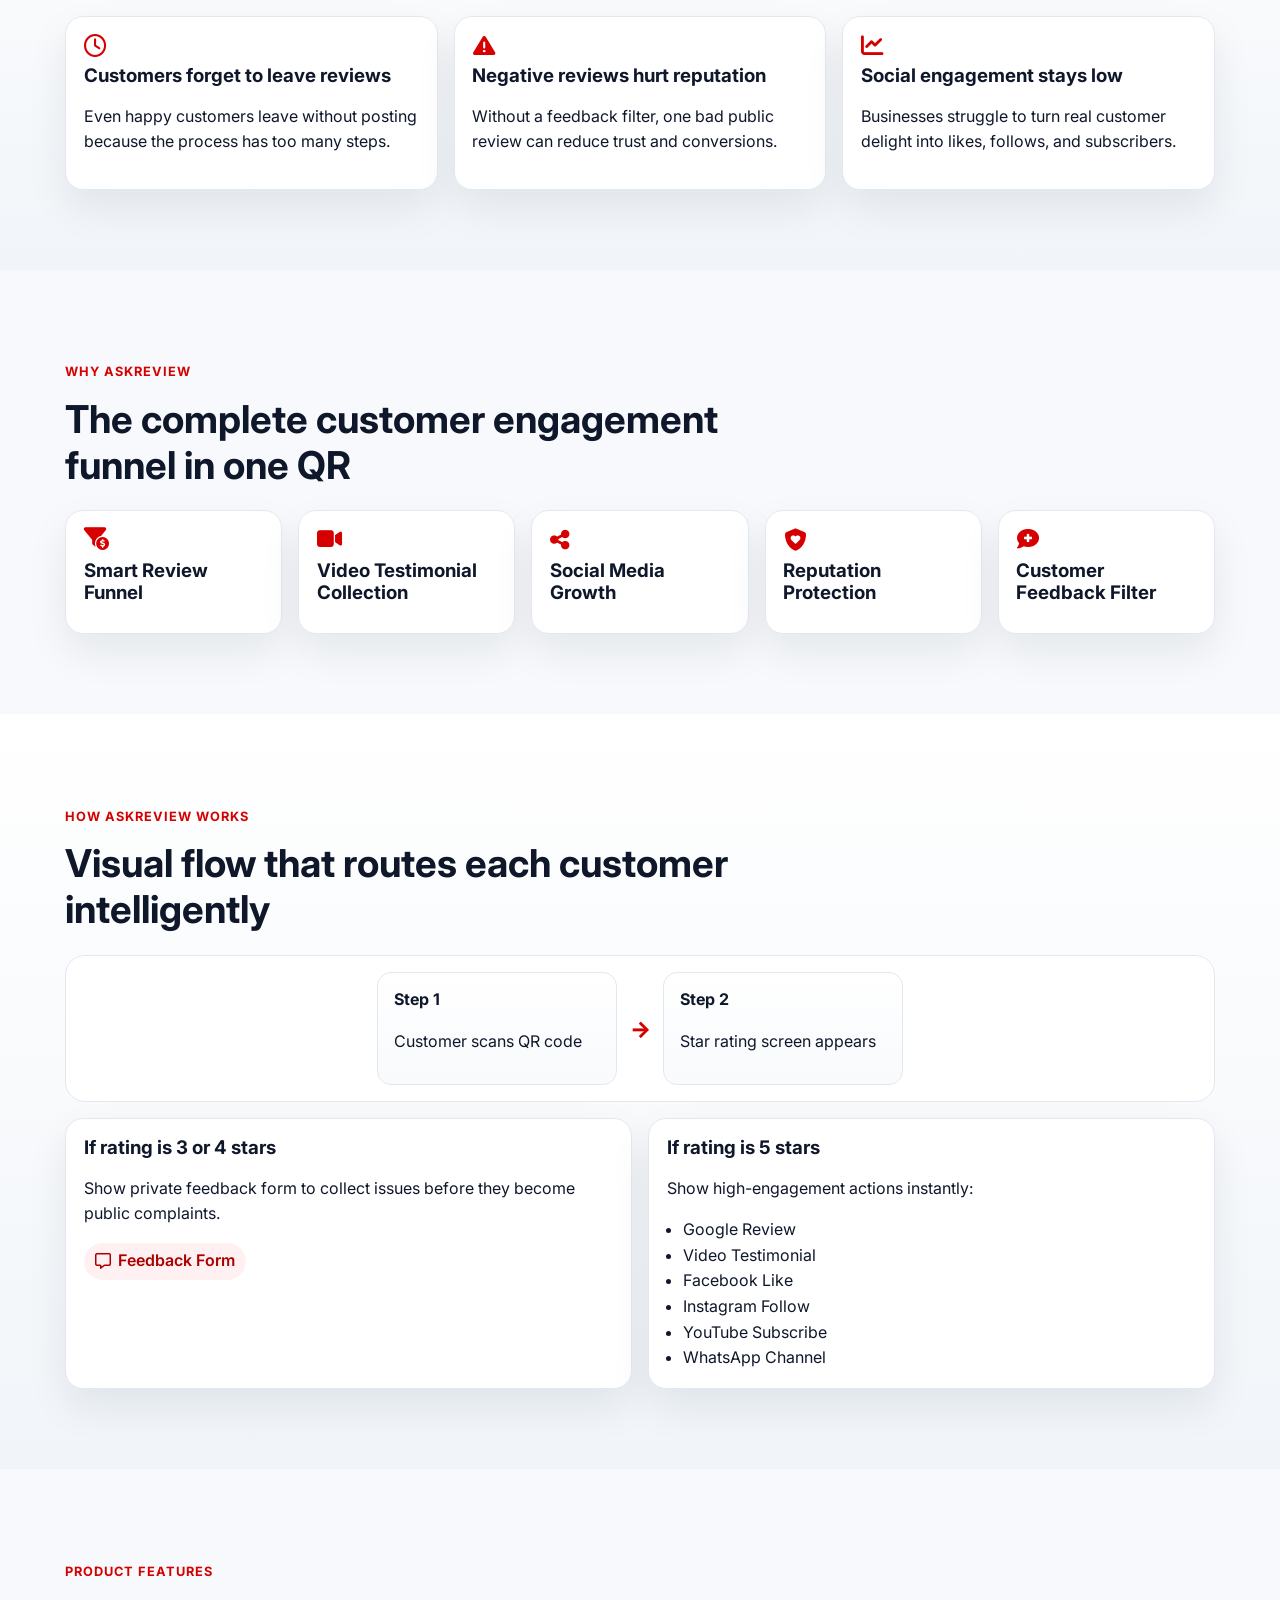
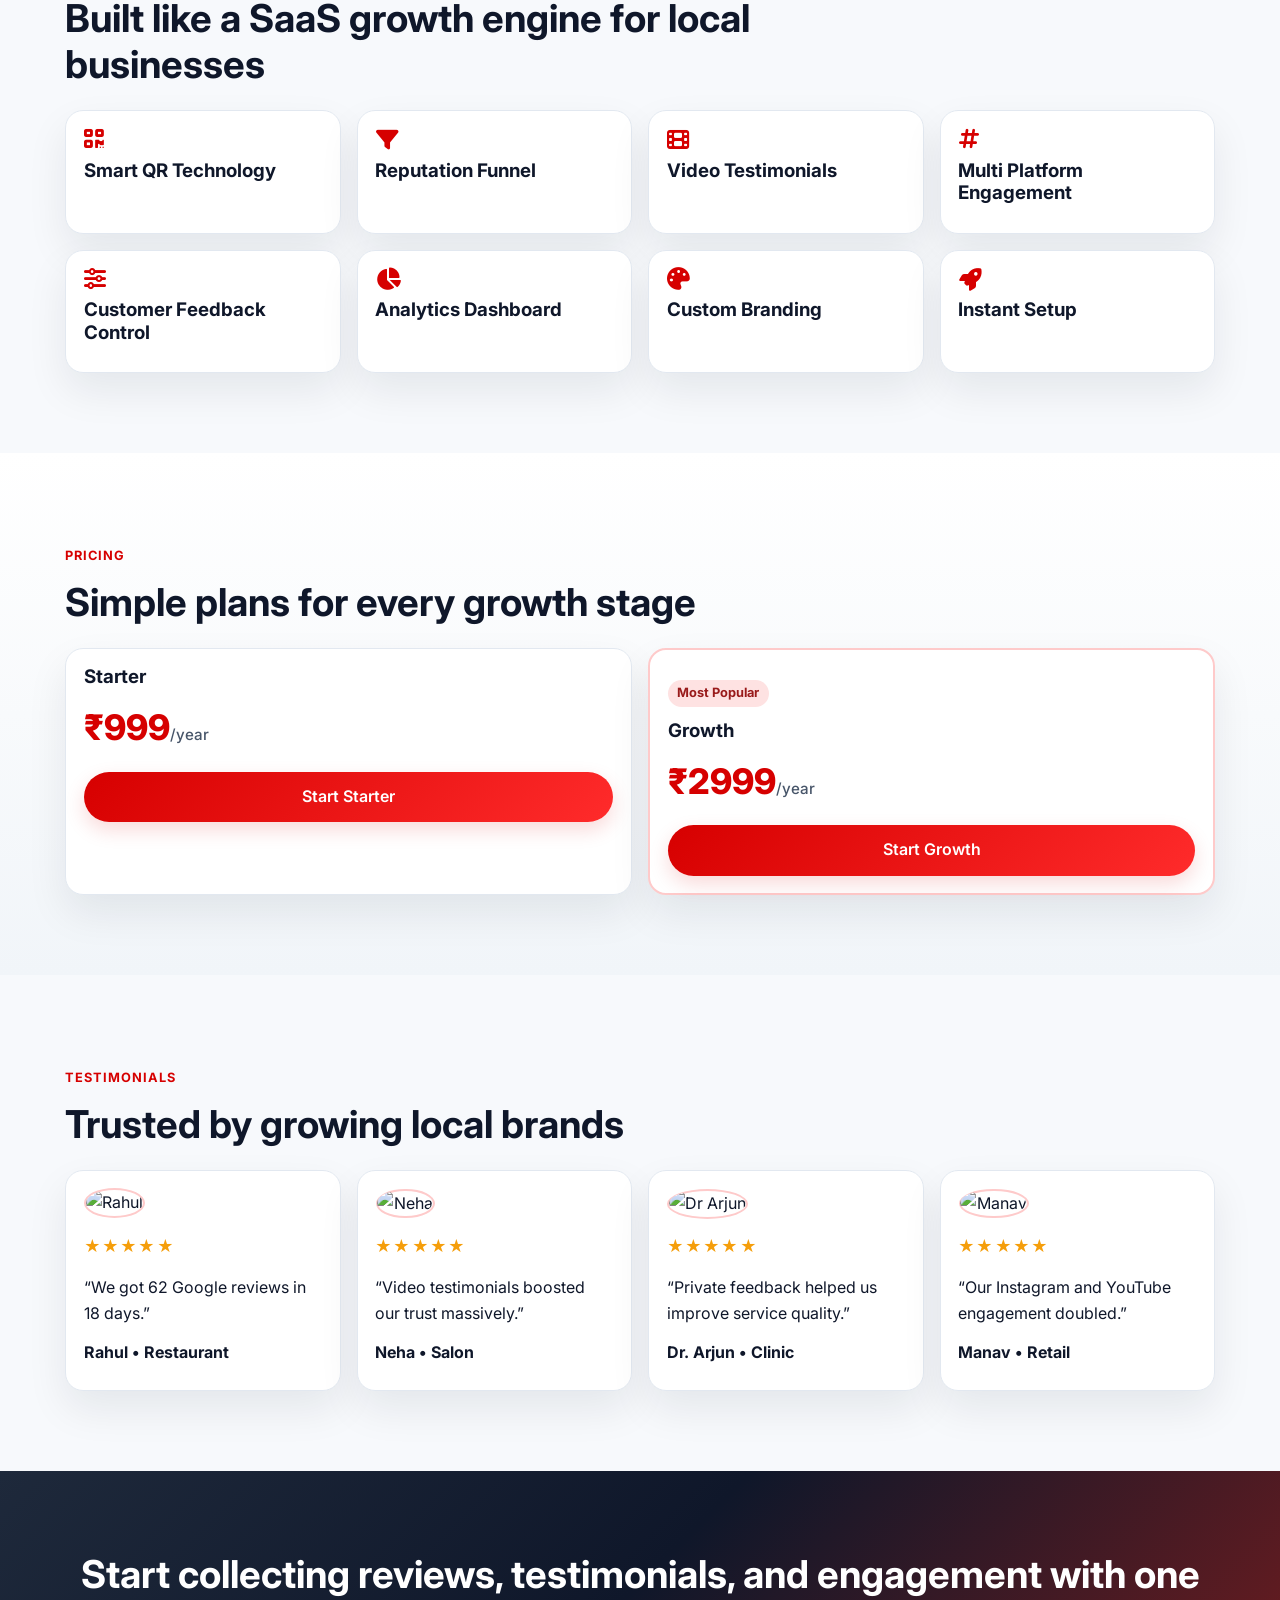
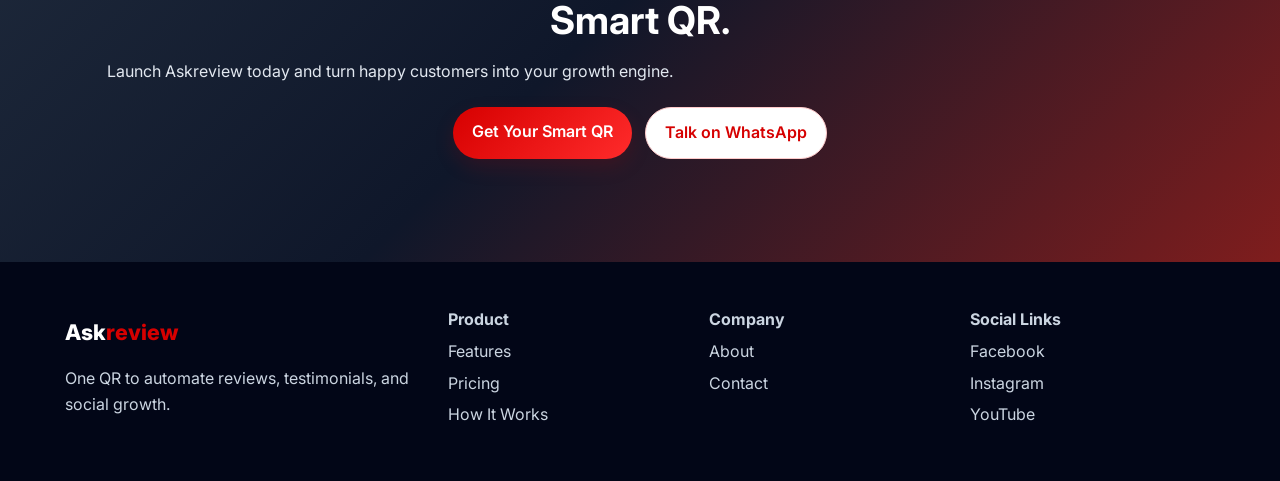
==== commit 06e6f7e9: "Add product screenshots and QR visuals to Askreview landing" ====
--- a/index.html
+++ b/index.html
@@ -3,17 +3,22 @@
   <head>
     <meta charset="UTF-8" />
     <meta name="viewport" content="width=device-width, initial-scale=1.0" />
-    <title>Askreview | Smart QR Review Funnel</title>
+    <title>Askreview | One Smart QR. Unlimited Customer Engagement.</title>
     <meta
       name="description"
-      content="Askreview helps local businesses collect Google reviews, video testimonials, and social proof with a Smart QR funnel."
+      content="Askreview uses one Smart QR code to collect Google Reviews, Video Testimonials, and social engagement automatically."
     />
     <link rel="preconnect" href="https://fonts.googleapis.com" />
     <link rel="preconnect" href="https://fonts.gstatic.com" crossorigin />
     <link
-      href="https://fonts.googleapis.com/css2?family=Poppins:wght@400;500;600;700;800&display=swap"
+      href="https://fonts.googleapis.com/css2?family=Inter:wght@400;500;600;700;800&display=swap"
       rel="stylesheet"
     />
+    <link
+      rel="stylesheet"
+      href="https://cdnjs.cloudflare.com/ajax/libs/font-awesome/6.5.2/css/all.min.css"
+    />
+    <link rel="stylesheet" href="https://unpkg.com/aos@2.3.1/dist/aos.css" />
     <link rel="stylesheet" href="styles.css" />
   </head>
   <body>
@@ -21,260 +26,260 @@
       <div class="container nav-wrap">
         <a href="#home" class="brand">Ask<span>review</span></a>
         <nav>
-          <a href="#problem">Problem</a>
-          <a href="#why-askreview">Why Askreview</a>
-          <a href="#how-it-works">How It Works</a>
+          <a href="#visuals">Product View</a>
+          <a href="#how">How It Works</a>
           <a href="#features">Features</a>
-          <a href="#packages">Packages</a>
+          <a href="#pricing">Pricing</a>
           <a href="#testimonials">Testimonials</a>
-          <a href="#cta" class="btn btn-small">Get Started</a>
+          <a href="#cta" class="btn btn-small">Get Your Smart QR</a>
         </nav>
       </div>
     </header>
 
     <main>
-      <section id="home" class="hero">
+      <section id="home" class="hero section">
         <div class="container hero-grid">
-          <div class="hero-copy reveal-on-scroll">
-            <p class="eyebrow">Smart Reputation Marketing</p>
-            <h1>Grow Trust & Customers with <span>Askreview Smart QR</span></h1>
+          <div data-aos="fade-up">
+            <p class="eyebrow">Smart Reputation Engine</p>
+            <h1>One Smart QR. Unlimited Customer Engagement.</h1>
             <p class="subtext">
-              Askreview turns every happy customer into your marketing engine by
-              collecting reviews, video testimonials, and social engagement in
-              one smooth flow.
+              Askreview uses one QR code to collect <strong>Google Reviews</strong>,
+              <strong>Video Testimonials</strong>, <strong>Facebook Likes</strong>,
+              <strong>Instagram Follows</strong>, and
+              <strong>WhatsApp engagement</strong> automatically.
             </p>
             <div class="hero-cta">
               <a href="#cta" class="btn">Get Your Smart QR</a>
-              <a href="#how-it-works" class="btn btn-outline">See How It Works</a>
-            </div>
-            <ul class="hero-points">
-              <li>Setup in 5 minutes</li>
-              <li>No app needed</li>
-              <li>24/7 support</li>
-            </ul>
-          </div>
-          <div class="hero-card reveal-on-scroll delay-1">
-            <p class="badge">Limited Time Offer</p>
-            <h2>₹2,999 <small>/ year</small></h2>
-            <p class="strike">Regular ₹5,999</p>
-            <p>
-              Launch Askreview for your business and convert walk-ins into loyal,
-              vocal promoters.
-            </p>
-            <a class="btn btn-block" href="#packages">View Packages</a>
-          </div>
-        </div>
-      </section>
-
-      <section id="problem" class="section section-soft reveal-on-scroll">
-        <div class="container two-col">
-          <div>
-            <p class="eyebrow">The Problem</p>
-            <h2>Why businesses struggle to collect reviews & testimonials</h2>
-          </div>
-          <p class="section-text">
-            Most customers forget to post reviews after leaving your store.
-            Traditional review requests are slow, inconsistent, and often fail at
-            the final step. Without a guided funnel, businesses miss valuable
-            Google reviews, genuine testimonials, and direct feedback that could
-            improve service quality.
-          </p>
-        </div>
-      </section>
-
-      <section id="why-askreview" class="section">
-        <div class="container">
-          <div class="section-head reveal-on-scroll">
+              <a href="#how" class="btn btn-outline">See How It Works</a>
+            </div>
+            <div class="hero-metrics">
+              <span><i class="fa-solid fa-bolt"></i> Setup in 5 minutes</span>
+              <span><i class="fa-solid fa-mobile-screen"></i> No app needed</span>
+              <span><i class="fa-solid fa-headset"></i> 24/7 support</span>
+            </div>
+          </div>
+
+          <div class="mockup" data-aos="zoom-in" data-aos-delay="120">
+            <div class="mockup-head">
+              <span></span><span></span><span></span>
+            </div>
+            <div class="phone-card">
+              <p class="rating">⭐ 4.9 Average Rating</p>
+              <h3>Customer scanned your Smart QR</h3>
+              <div class="flow-pill"><i class="fa-brands fa-google"></i> Google Review</div>
+              <div class="flow-pill"><i class="fa-solid fa-video"></i> Video Testimonial</div>
+              <div class="flow-pill"><i class="fa-brands fa-facebook"></i> Facebook Like</div>
+              <div class="flow-pill"><i class="fa-brands fa-instagram"></i> Instagram Follow</div>
+              <div class="flow-pill"><i class="fa-brands fa-whatsapp"></i> WhatsApp Channel</div>
+            </div>
+          </div>
+        </div>
+      </section>
+
+      <section class="section" id="visuals">
+        <div class="container">
+          <div class="section-head" data-aos="fade-up">
+            <p class="eyebrow">Product Screenshots & QR Illustration</p>
+            <h2>See exactly how the Smart QR system looks in real use</h2>
+          </div>
+          <div class="visual-grid">
+            <article class="visual-card" data-aos="fade-up">
+              <img src="https://images.unsplash.com/photo-1512428559087-560fa5ceab42?auto=format&fit=crop&w=1000&q=80" alt="Customer scanning QR code on table stand" />
+              <div>
+                <h3><i class="fa-solid fa-qrcode"></i> Smart QR Scan Moment</h3>
+                <p>Customers scan at checkout/table and instantly open Askreview flow.</p>
+              </div>
+            </article>
+            <article class="visual-card" data-aos="fade-up" data-aos-delay="100">
+              <img src="https://images.unsplash.com/photo-1563986768609-322da13575f3?auto=format&fit=crop&w=1000&q=80" alt="Product dashboard screenshot style visual" />
+              <div>
+                <h3><i class="fa-solid fa-chart-column"></i> Product Dashboard Snapshot</h3>
+                <p>Track rating outcomes, testimonial counts, and channel engagement.</p>
+              </div>
+            </article>
+            <article class="visual-card qr-card" data-aos="fade-up" data-aos-delay="180">
+              <img src="https://api.qrserver.com/v1/create-qr-code/?size=280x280&data=https://askreview.in/smart-qr" alt="Askreview Smart QR illustration" />
+              <div>
+                <h3><i class="fa-solid fa-wand-magic-sparkles"></i> One QR, Multiple Outcomes</h3>
+                <p>Single QR routes customer into reviews, testimonials, and social actions.</p>
+              </div>
+            </article>
+          </div>
+        </div>
+      </section>
+
+      <section class="section section-soft" id="problem">
+        <div class="container">
+          <div class="section-head" data-aos="fade-up">
+            <p class="eyebrow">Problem</p>
+            <h2>Why businesses lose reviews, trust, and social momentum</h2>
+          </div>
+          <div class="grid-3">
+            <article class="info-card" data-aos="fade-up">
+              <i class="fa-regular fa-clock"></i>
+              <h3>Customers forget to leave reviews</h3>
+              <p>Even happy customers leave without posting because the process has too many steps.</p>
+            </article>
+            <article class="info-card" data-aos="fade-up" data-aos-delay="120">
+              <i class="fa-solid fa-triangle-exclamation"></i>
+              <h3>Negative reviews hurt reputation</h3>
+              <p>Without a feedback filter, one bad public review can reduce trust and conversions.</p>
+            </article>
+            <article class="info-card" data-aos="fade-up" data-aos-delay="220">
+              <i class="fa-solid fa-chart-line"></i>
+              <h3>Social engagement stays low</h3>
+              <p>Businesses struggle to turn real customer delight into likes, follows, and subscribers.</p>
+            </article>
+          </div>
+        </div>
+      </section>
+
+      <section class="section" id="why">
+        <div class="container">
+          <div class="section-head" data-aos="fade-up">
             <p class="eyebrow">Why Askreview</p>
-            <h2>Built to turn satisfaction into visible social proof</h2>
-          </div>
-          <div class="service-grid">
-            <article class="service-card reveal-on-scroll">
-              <h3>Smart Review Funnel</h3>
-              <p>Directs every customer to the right next step automatically.</p>
-            </article>
-            <article class="service-card reveal-on-scroll delay-1">
-              <h3>Video Testimonial Collection</h3>
-              <p>Capture authentic stories directly from the customer’s phone.</p>
-            </article>
-            <article class="service-card reveal-on-scroll delay-2">
-              <h3>Social Media Engagement</h3>
-              <p>Boost follows, likes, and subscribers from happy customers.</p>
-            </article>
-            <article class="service-card reveal-on-scroll">
-              <h3>Reputation Protection</h3>
-              <p>Route low ratings to private feedback before public posting.</p>
-            </article>
-            <article class="service-card reveal-on-scroll delay-1">
-              <h3>Customer Feedback Filter</h3>
-              <p>Understand issues early and improve experiences faster.</p>
-            </article>
-          </div>
-        </div>
-      </section>
-
-      <section id="how-it-works" class="section section-soft">
-        <div class="container">
-          <div class="section-head reveal-on-scroll">
+            <h2>The complete customer engagement funnel in one QR</h2>
+          </div>
+          <div class="grid-5">
+            <article class="info-card" data-aos="fade-up"><i class="fa-solid fa-filter-circle-dollar"></i><h3>Smart Review Funnel</h3></article>
+            <article class="info-card" data-aos="fade-up" data-aos-delay="80"><i class="fa-solid fa-video"></i><h3>Video Testimonial Collection</h3></article>
+            <article class="info-card" data-aos="fade-up" data-aos-delay="140"><i class="fa-solid fa-share-nodes"></i><h3>Social Media Growth</h3></article>
+            <article class="info-card" data-aos="fade-up" data-aos-delay="200"><i class="fa-solid fa-shield-heart"></i><h3>Reputation Protection</h3></article>
+            <article class="info-card" data-aos="fade-up" data-aos-delay="260"><i class="fa-solid fa-comment-medical"></i><h3>Customer Feedback Filter</h3></article>
+          </div>
+        </div>
+      </section>
+
+      <section class="section section-soft" id="how">
+        <div class="container">
+          <div class="section-head" data-aos="fade-up">
             <p class="eyebrow">How Askreview Works</p>
-            <h2>Smart QR flow designed for maximum conversion</h2>
-          </div>
-          <div class="flow-grid">
-            <article class="service-card reveal-on-scroll">
-              <h3>Step 1</h3>
-              <p>Customer scans your table/display QR code.</p>
-            </article>
-            <article class="service-card reveal-on-scroll delay-1">
-              <h3>Step 2</h3>
-              <p>A star rating screen appears instantly on mobile.</p>
-            </article>
-            <article class="service-card reveal-on-scroll delay-2">
-              <h3>If 3 or 4 Stars</h3>
-              <p>Askreview shows a private feedback form for service insights.</p>
-            </article>
-            <article class="service-card reveal-on-scroll">
-              <h3>If 5 Stars</h3>
-              <p>
-                Show options: Google Review, Video Testimonial, Facebook Like,
-                Instagram Follow, YouTube Subscribe, WhatsApp Channel.
-              </p>
-            </article>
-          </div>
-        </div>
-      </section>
-
-      <section id="features" class="section">
-        <div class="container">
-          <div class="section-head reveal-on-scroll">
-            <p class="eyebrow">Powerful Features</p>
-            <h2>Everything needed for modern reputation growth</h2>
-          </div>
-          <div class="service-grid">
-            <article class="service-card reveal-on-scroll">
-              <h3>Real-Time Insights</h3>
-              <p>Track scans, ratings, and conversion trends at a glance.</p>
-            </article>
-            <article class="service-card reveal-on-scroll delay-1">
-              <h3>Branded QR Experience</h3>
-              <p>Customize the customer journey for your business identity.</p>
-            </article>
-            <article class="service-card reveal-on-scroll delay-2">
-              <h3>Instant Lead Capture</h3>
-              <p>Capture customer intent and follow up with high-quality leads.</p>
-            </article>
-          </div>
-        </div>
-      </section>
-
-      <section id="packages" class="section section-soft">
-        <div class="container">
-          <div class="section-head reveal-on-scroll">
-            <p class="eyebrow">Packages</p>
-            <h2>Simple pricing, serious growth</h2>
+            <h2>Visual flow that routes each customer intelligently</h2>
+          </div>
+          <div class="flow-diagram" data-aos="zoom-in-up">
+            <div class="flow-step"><strong>Step 1</strong><p>Customer scans QR code</p></div>
+            <div class="arrow">→</div>
+            <div class="flow-step"><strong>Step 2</strong><p>Star rating screen appears</p></div>
+          </div>
+          <div class="branch-grid">
+            <article class="branch-card" data-aos="fade-right">
+              <h3>If rating is 3 or 4 stars</h3>
+              <p>Show private feedback form to collect issues before they become public complaints.</p>
+              <div class="tag"><i class="fa-regular fa-message"></i> Feedback Form</div>
+            </article>
+            <article class="branch-card" data-aos="fade-left">
+              <h3>If rating is 5 stars</h3>
+              <p>Show high-engagement actions instantly:</p>
+              <ul>
+                <li>Google Review</li>
+                <li>Video Testimonial</li>
+                <li>Facebook Like</li>
+                <li>Instagram Follow</li>
+                <li>YouTube Subscribe</li>
+                <li>WhatsApp Channel</li>
+              </ul>
+            </article>
+          </div>
+        </div>
+      </section>
+
+      <section class="section" id="features">
+        <div class="container">
+          <div class="section-head" data-aos="fade-up">
+            <p class="eyebrow">Product Features</p>
+            <h2>Built like a SaaS growth engine for local businesses</h2>
+          </div>
+          <div class="grid-4">
+            <article class="feature-card" data-aos="fade-up"><i class="fa-solid fa-qrcode"></i><h3>Smart QR Technology</h3></article>
+            <article class="feature-card" data-aos="fade-up" data-aos-delay="60"><i class="fa-solid fa-filter"></i><h3>Reputation Funnel</h3></article>
+            <article class="feature-card" data-aos="fade-up" data-aos-delay="120"><i class="fa-solid fa-film"></i><h3>Video Testimonials</h3></article>
+            <article class="feature-card" data-aos="fade-up" data-aos-delay="180"><i class="fa-solid fa-hashtag"></i><h3>Multi Platform Engagement</h3></article>
+            <article class="feature-card" data-aos="fade-up"><i class="fa-solid fa-sliders"></i><h3>Customer Feedback Control</h3></article>
+            <article class="feature-card" data-aos="fade-up" data-aos-delay="60"><i class="fa-solid fa-chart-pie"></i><h3>Analytics Dashboard</h3></article>
+            <article class="feature-card" data-aos="fade-up" data-aos-delay="120"><i class="fa-solid fa-palette"></i><h3>Custom Branding</h3></article>
+            <article class="feature-card" data-aos="fade-up" data-aos-delay="180"><i class="fa-solid fa-rocket"></i><h3>Instant Setup</h3></article>
+          </div>
+        </div>
+      </section>
+
+      <section class="section section-soft" id="pricing">
+        <div class="container">
+          <div class="section-head" data-aos="fade-up">
+            <p class="eyebrow">Pricing</p>
+            <h2>Simple plans for every growth stage</h2>
           </div>
           <div class="pricing-grid">
-            <article class="hero-card pricing-card reveal-on-scroll">
-              <p class="badge">Starter</p>
-              <h2>₹999 <small>/ year</small></h2>
-              <p class="section-text">Great for businesses just getting started.</p>
-              <a class="btn btn-block" href="#cta">Choose Starter</a>
-            </article>
-            <article class="hero-card pricing-card popular reveal-on-scroll delay-1">
-              <p class="badge">Growth</p>
-              <h2>₹2999 <small>/ year</small></h2>
-              <p class="section-text">Best for scaling reviews and social reach.</p>
-              <a class="btn btn-block" href="#cta">Choose Growth</a>
-            </article>
-          </div>
-        </div>
-      </section>
-
-      <section id="testimonials" class="section">
-        <div class="container">
-          <div class="section-head reveal-on-scroll">
+            <article class="price-card" data-aos="fade-up">
+              <h3>Starter</h3>
+              <p class="price">₹999<span>/year</span></p>
+              <a href="#cta" class="btn btn-block">Start Starter</a>
+            </article>
+            <article class="price-card featured" data-aos="fade-up" data-aos-delay="120">
+              <p class="badge">Most Popular</p>
+              <h3>Growth</h3>
+              <p class="price">₹2999<span>/year</span></p>
+              <a href="#cta" class="btn btn-block">Start Growth</a>
+            </article>
+          </div>
+        </div>
+      </section>
+
+      <section class="section" id="testimonials">
+        <div class="container">
+          <div class="section-head" data-aos="fade-up">
             <p class="eyebrow">Testimonials</p>
-            <h2>Businesses love Askreview</h2>
-          </div>
-          <div class="service-grid">
-            <article class="service-card reveal-on-scroll">
-              <p class="stars">★★★★★</p>
-              <p>
-                "In just 2 weeks, we saw a visible jump in Google reviews and
-                daily walk-ins."
-              </p>
-              <h3>Rahul, Cafe Owner</h3>
-            </article>
-            <article class="service-card reveal-on-scroll delay-1">
-              <p class="stars">★★★★★</p>
-              <p>
-                "The video testimonial flow is amazing. Customers complete it in
-                under a minute."
-              </p>
-              <h3>Neha, Salon Founder</h3>
-            </article>
-            <article class="service-card reveal-on-scroll delay-2">
-              <p class="stars">★★★★★</p>
-              <p>
-                "Askreview made feedback collection easy and protected our
-                online reputation."
-              </p>
-              <h3>Dr. Arjun, Clinic Manager</h3>
-            </article>
-          </div>
-        </div>
-      </section>
-
-      <section id="cta" class="section final-cta">
-        <div class="container reveal-on-scroll">
-          <h2>Ready to get your Askreview Smart QR?</h2>
-          <p class="section-text">
-            Start collecting more trust, more testimonials, and more customers
-            today.
-          </p>
+            <h2>Trusted by growing local brands</h2>
+          </div>
+          <div class="grid-4 testimonials-grid">
+            <article class="testimonial" data-aos="fade-up"><img src="https://i.pravatar.cc/80?img=11" alt="Rahul" /><p>★★★★★</p><p>“We got 62 Google reviews in 18 days.”</p><h4>Rahul • Restaurant</h4></article>
+            <article class="testimonial" data-aos="fade-up" data-aos-delay="80"><img src="https://i.pravatar.cc/80?img=12" alt="Neha" /><p>★★★★★</p><p>“Video testimonials boosted our trust massively.”</p><h4>Neha • Salon</h4></article>
+            <article class="testimonial" data-aos="fade-up" data-aos-delay="140"><img src="https://i.pravatar.cc/80?img=16" alt="Dr Arjun" /><p>★★★★★</p><p>“Private feedback helped us improve service quality.”</p><h4>Dr. Arjun • Clinic</h4></article>
+            <article class="testimonial" data-aos="fade-up" data-aos-delay="200"><img src="https://i.pravatar.cc/80?img=20" alt="Manav" /><p>★★★★★</p><p>“Our Instagram and YouTube engagement doubled.”</p><h4>Manav • Retail</h4></article>
+          </div>
+        </div>
+      </section>
+
+      <section class="section final-cta" id="cta">
+        <div class="container" data-aos="zoom-in">
+          <h2>Start collecting reviews, testimonials, and engagement with one Smart QR.</h2>
+          <p class="subtext">Launch Askreview today and turn happy customers into your growth engine.</p>
           <div class="hero-cta center">
-            <a href="mailto:hello@askreview.in" class="btn">Book a Demo</a>
-            <a href="https://wa.me/919999999999" class="btn btn-outline">Chat on WhatsApp</a>
+            <a href="#" class="btn">Get Your Smart QR</a>
+            <a href="https://wa.me/919999999999" class="btn btn-outline">Talk on WhatsApp</a>
           </div>
         </div>
       </section>
     </main>
 
-    <footer class="site-footer">
+    <footer class="site-footer" id="footer">
       <div class="container footer-grid">
         <div>
           <a href="#home" class="brand">Ask<span>review</span></a>
-          <p class="section-text">Smart QR review funnel for modern local businesses.</p>
-        </div>
-        <div>
-          <h3>Product</h3>
-          <a href="#how-it-works">How It Works</a>
+          <p>One QR to automate reviews, testimonials, and social growth.</p>
+        </div>
+        <div>
+          <h4>Product</h4>
           <a href="#features">Features</a>
-          <a href="#packages">Pricing</a>
-        </div>
-        <div>
-          <h3>Company</h3>
-          <a href="#problem">About</a>
-          <a href="#testimonials">Customers</a>
-          <a href="#cta">Contact</a>
-        </div>
-        <div>
-          <h3>Social</h3>
-          <a href="https://www.instagram.com" target="_blank" rel="noopener noreferrer">Instagram</a>
-          <a href="https://www.youtube.com" target="_blank" rel="noopener noreferrer">YouTube</a>
-          <a href="https://www.facebook.com" target="_blank" rel="noopener noreferrer">Facebook</a>
+          <a href="#pricing">Pricing</a>
+          <a href="#how">How It Works</a>
+        </div>
+        <div>
+          <h4>Company</h4>
+          <a href="#">About</a>
+          <a href="#footer">Contact</a>
+        </div>
+        <div>
+          <h4>Social Links</h4>
+          <a href="https://facebook.com" target="_blank" rel="noopener noreferrer">Facebook</a>
+          <a href="https://instagram.com" target="_blank" rel="noopener noreferrer">Instagram</a>
+          <a href="https://youtube.com" target="_blank" rel="noopener noreferrer">YouTube</a>
         </div>
       </div>
     </footer>
 
-    <a
-      class="whatsapp-float"
-      href="https://wa.me/919999999999"
-      target="_blank"
-      rel="noopener noreferrer"
-      aria-label="Chat on WhatsApp"
-      >WhatsApp Us</a
-    >
-
+    <a class="whatsapp-float" href="https://wa.me/919999999999" target="_blank" rel="noopener noreferrer" aria-label="Chat on WhatsApp">WhatsApp Us</a>
+
+    <script src="https://unpkg.com/aos@2.3.1/dist/aos.js"></script>
     <script src="script.js"></script>
   </body>
 </html>
--- a/styles.css
+++ b/styles.css
@@ -1,391 +1,115 @@
 :root {
-  --bg: #f9fafc;
-  --text: #111827;
-  --muted: #4b5563;
+  --bg: #f7f9fc;
+  --text: #0f172a;
+  --muted: #475569;
   --primary: #d60000;
-  --secondary: #ffb300;
+  --primary-dark: #ac0000;
   --card: #ffffff;
-  --shadow: 0 20px 45px rgba(0, 0, 0, 0.08);
+  --soft: #f1f5f9;
+  --ring: rgba(214, 0, 0, 0.15);
+  --shadow: 0 18px 40px rgba(15, 23, 42, 0.08);
 }
+* { box-sizing: border-box; }
+html { scroll-behavior: smooth; }
+body { margin: 0; font-family: "Inter", system-ui, sans-serif; color: var(--text); background: var(--bg); line-height: 1.6; }
+.container { width: min(1150px, 92%); margin: 0 auto; }
+.section { padding: 5rem 0; }
+.section-soft { background: linear-gradient(180deg, #fff 0%, var(--soft) 100%); }
 
-* {
-  box-sizing: border-box;
-}
+.site-header { position: sticky; top: 0; z-index: 100; background: rgba(255, 255, 255, 0.85); backdrop-filter: blur(12px); border-bottom: 1px solid #e2e8f0; }
+.nav-wrap { display: flex; justify-content: space-between; align-items: center; gap: 1rem; padding: .85rem 0; }
+.brand { text-decoration: none; color: var(--text); font-weight: 800; font-size: 1.35rem; }
+.brand span { color: var(--primary); }
+nav { display: flex; align-items: center; gap: 1rem; }
+nav a { text-decoration: none; color: var(--text); font-weight: 500; transition: color .2s ease; }
+nav a:hover { color: var(--primary); }
 
-html {
-  scroll-behavior: smooth;
-}
+h1, h2, h3, h4 { margin: 0 0 .65rem; line-height: 1.2; }
+h1 { font-size: clamp(2.1rem, 4.8vw, 3.8rem); }
+h2 { font-size: clamp(1.6rem, 3vw, 2.4rem); }
+.eyebrow { color: var(--primary); font-size: .8rem; text-transform: uppercase; font-weight: 700; letter-spacing: .08em; }
+.subtext { color: var(--muted); max-width: 65ch; }
+.section-head { max-width: 760px; margin-bottom: 1.4rem; }
 
-body {
-  margin: 0;
-  font-family: "Poppins", system-ui, -apple-system, sans-serif;
-  color: var(--text);
-  background: var(--bg);
-  line-height: 1.6;
-}
+.hero { background: radial-gradient(circle at 90% 10%, #ffe9e9 0%, transparent 45%), radial-gradient(circle at 10% 90%, #e8f2ff 0%, transparent 35%), linear-gradient(135deg, #fff 0%, #f8fbff 65%); }
+.hero-grid { display: grid; grid-template-columns: 1.2fr 1fr; gap: 2rem; align-items: center; }
+.hero-cta { display: flex; gap: .8rem; flex-wrap: wrap; margin: 1.4rem 0; }
+.hero-cta.center { justify-content: center; }
+.hero-metrics { display: flex; flex-wrap: wrap; gap: .8rem; }
+.hero-metrics span { background: #fff; border: 1px solid #e2e8f0; border-radius: 999px; padding: .4rem .85rem; font-size: .9rem; }
 
-.container {
-  width: min(1100px, 92%);
-  margin: 0 auto;
-}
+.btn { display: inline-block; border: none; text-decoration: none; cursor: pointer; background: linear-gradient(135deg, var(--primary), #ff2b2b); color: #fff; padding: .78rem 1.2rem; border-radius: 999px; font-weight: 600; box-shadow: 0 8px 20px var(--ring); transition: transform .2s ease, box-shadow .2s ease; }
+.btn:hover { transform: translateY(-2px); box-shadow: 0 14px 30px var(--ring); }
+.btn-outline { background: #fff; color: var(--primary); border: 1px solid #fecaca; box-shadow: none; }
+.btn-small { padding: .58rem .9rem; font-size: .9rem; }
+.btn-block { display: block; text-align: center; width: 100%; }
 
-.site-header {
-  position: sticky;
-  top: 0;
-  background: rgba(255, 255, 255, 0.9);
-  backdrop-filter: blur(10px);
-  border-bottom: 1px solid #e5e7eb;
-  z-index: 10;
-}
+.mockup { background: linear-gradient(180deg, #0f172a, #1e293b); border-radius: 22px; padding: 1rem; box-shadow: 0 35px 60px rgba(15, 23, 42, .35); }
+.mockup-head { display: flex; gap: .4rem; margin-bottom: 1rem; }
+.mockup-head span { width: 10px; height: 10px; border-radius: 50%; background: #64748b; }
+.phone-card { background: #fff; border-radius: 18px; padding: 1rem; }
+.rating { color: #f59e0b; font-weight: 700; }
+.flow-pill { border: 1px solid #e2e8f0; border-radius: 12px; padding: .6rem .75rem; margin: .5rem 0; display: flex; gap: .6rem; align-items: center; font-weight: 600; transition: transform .2s ease, border-color .2s ease; }
+.flow-pill:hover { transform: translateX(4px); border-color: #fca5a5; }
 
-.nav-wrap {
-  display: flex;
-  justify-content: space-between;
-  align-items: center;
-  gap: 1rem;
-  padding: 0.85rem 0;
-}
+.visual-grid { display: grid; grid-template-columns: repeat(3, minmax(0,1fr)); gap: 1rem; }
+.visual-card { background: var(--card); border: 1px solid #e2e8f0; border-radius: 18px; overflow: hidden; box-shadow: var(--shadow); transition: transform .25s ease; }
+.visual-card:hover { transform: translateY(-6px); }
+.visual-card img { width: 100%; height: 220px; object-fit: cover; display: block; }
+.visual-card div { padding: 1rem; }
+.visual-card h3 { display: flex; align-items: center; gap: .5rem; font-size: 1.05rem; }
+.visual-card h3 i { color: var(--primary); }
+.qr-card img { object-fit: contain; background: #fff; padding: .8rem; }
 
-.brand {
-  font-size: 1.3rem;
-  font-weight: 800;
-  color: var(--text);
-  text-decoration: none;
-  white-space: nowrap;
-}
+.grid-3, .grid-4, .grid-5, .pricing-grid, .branch-grid { display: grid; gap: 1rem; }
+.grid-3 { grid-template-columns: repeat(3, minmax(0,1fr)); }
+.grid-4 { grid-template-columns: repeat(4, minmax(0,1fr)); }
+.grid-5 { grid-template-columns: repeat(5, minmax(0,1fr)); }
+.pricing-grid { grid-template-columns: repeat(2, minmax(0,1fr)); }
+.branch-grid { grid-template-columns: repeat(2, minmax(0,1fr)); margin-top: 1rem; }
 
-.brand span {
-  color: var(--primary);
-}
+.info-card, .feature-card, .branch-card, .price-card, .testimonial { background: var(--card); border: 1px solid #e2e8f0; border-radius: 18px; padding: 1.1rem; box-shadow: var(--shadow); transition: transform .25s ease, box-shadow .25s ease; }
+.info-card:hover, .feature-card:hover, .branch-card:hover, .price-card:hover, .testimonial:hover { transform: translateY(-6px); box-shadow: 0 24px 45px rgba(15, 23, 42, .12); }
+.info-card i, .feature-card i { font-size: 1.4rem; color: var(--primary); margin-bottom: .55rem; }
 
-nav {
-  display: flex;
-  gap: 0.9rem;
-  align-items: center;
-}
+.flow-diagram { display: flex; align-items: center; justify-content: center; gap: .8rem; background: #fff; border: 1px solid #e2e8f0; border-radius: 20px; padding: 1rem; }
+.flow-step { background: linear-gradient(180deg, #fff, #f8fafc); border: 1px solid #e2e8f0; border-radius: 14px; padding: .9rem 1rem; min-width: 240px; }
+.arrow { color: var(--primary); font-size: 1.4rem; font-weight: 800; }
+.tag { display: inline-flex; gap: .45rem; align-items: center; background: #fff1f2; color: var(--primary-dark); border-radius: 999px; padding: .35rem .7rem; font-weight: 600; }
+.branch-card ul { margin: .6rem 0 0 1rem; padding: 0; }
 
-nav a {
-  color: var(--text);
-  text-decoration: none;
-  font-weight: 500;
-  transition: color 0.25s ease;
-}
+.price-card .price { font-size: 2.2rem; color: var(--primary); font-weight: 800; margin: .5rem 0 1rem; }
+.price-card .price span { font-size: .95rem; color: var(--muted); font-weight: 500; }
+.price-card.featured { border: 2px solid #fecaca; transform: translateY(-6px); }
+.badge { display: inline-block; background: #fee2e2; color: #991b1b; padding: .2rem .6rem; border-radius: 999px; font-size: .8rem; font-weight: 700; }
 
-nav a:hover {
-  color: var(--primary);
-}
+.testimonials-grid img { width: 58px; height: 58px; border-radius: 50%; object-fit: cover; border: 2px solid #fecaca; }
+.testimonial p:first-of-type { color: #f59e0b; font-weight: 700; letter-spacing: .08em; }
 
-.hero {
-  padding: 4.5rem 0 3rem;
-  background: radial-gradient(circle at top right, #ffe6e6, transparent 55%),
-    linear-gradient(135deg, #ffffff 0%, #f9fafc 70%);
-}
+.final-cta { background: linear-gradient(135deg, #1e293b 0%, #0f172a 45%, #7f1d1d 100%); color: #fff; }
+.final-cta .subtext { color: #e2e8f0; }
+.final-cta .container { text-align: center; }
 
-.hero-grid {
-  display: grid;
-  grid-template-columns: 1.3fr 1fr;
-  gap: 2rem;
-  align-items: center;
-}
+.site-footer { background: #020617; color: #cbd5e1; padding: 3rem 0; }
+.footer-grid { display: grid; grid-template-columns: 1.5fr 1fr 1fr 1fr; gap: 1rem; }
+.site-footer a { display: block; color: #cbd5e1; text-decoration: none; margin: .35rem 0; }
+.site-footer a:hover { color: #fff; }
+.site-footer .brand { color: #fff; }
 
-.eyebrow {
-  font-weight: 700;
-  color: var(--primary);
-  text-transform: uppercase;
-  letter-spacing: 0.08em;
-  font-size: 0.8rem;
-}
-
-h1,
-h2,
-h3 {
-  line-height: 1.2;
-  margin: 0 0 0.7rem;
-}
-
-h1 {
-  font-size: clamp(2rem, 4vw, 3.2rem);
-}
-
-h1 span {
-  color: var(--primary);
-}
-
-.subtext,
-.section-text {
-  color: var(--muted);
-}
-
-.section {
-  padding: 3.7rem 0;
-}
-
-.section-soft {
-  background: linear-gradient(180deg, #fefefe 0, #f3f6fa 100%);
-}
-
-.section-head {
-  max-width: 760px;
-  margin-bottom: 1.2rem;
-}
-
-.two-col {
-  display: grid;
-  grid-template-columns: 1fr 1fr;
-  gap: 1.3rem;
-  align-items: start;
-}
-
-.hero-cta {
-  display: flex;
-  gap: 0.8rem;
-  flex-wrap: wrap;
-  margin: 1.5rem 0;
-}
-
-.hero-cta.center {
-  justify-content: center;
-}
-
-.btn {
-  display: inline-block;
-  background: linear-gradient(135deg, var(--primary), #f32a2a);
-  color: #fff;
-  border: none;
-  border-radius: 999px;
-  padding: 0.75rem 1.3rem;
-  font-weight: 600;
-  text-decoration: none;
-  cursor: pointer;
-  transition: transform 0.22s ease, box-shadow 0.22s ease;
-}
-
-.btn:hover {
-  transform: translateY(-2px) scale(1.01);
-  box-shadow: 0 10px 20px rgba(214, 0, 0, 0.18);
-}
-
-.btn-outline {
-  background: #fff;
-  color: var(--primary);
-  border: 1px solid #f9b4b4;
-}
-
-.btn-small {
-  padding: 0.55rem 0.95rem;
-  font-size: 0.9rem;
-}
-
-.btn-block {
-  width: 100%;
-  text-align: center;
-}
-
-.hero-points {
-  list-style: none;
-  display: flex;
-  gap: 1rem;
-  padding: 0;
-  margin: 0;
-  flex-wrap: wrap;
-}
-
-.hero-points li {
-  background: #fff3cd;
-  border: 1px solid #ffe8a3;
-  border-radius: 999px;
-  padding: 0.35rem 0.8rem;
-  font-size: 0.9rem;
-}
-
-.hero-card,
-.service-card {
-  background: var(--card);
-  border-radius: 20px;
-  box-shadow: var(--shadow);
-}
-
-.hero-card {
-  padding: 1.8rem;
-}
-
-.badge {
-  display: inline-block;
-  background: #e9fef2;
-  color: #0f8e5c;
-  border-radius: 999px;
-  padding: 0.3rem 0.8rem;
-  font-size: 0.8rem;
-  font-weight: 600;
-}
-
-.hero-card h2 {
-  margin-top: 0.7rem;
-  font-size: 2.4rem;
-  color: var(--primary);
-}
-
-.hero-card h2 small {
-  font-size: 1rem;
-  color: var(--muted);
-}
-
-.strike {
-  text-decoration: line-through;
-  color: var(--muted);
-}
-
-.service-grid,
-.flow-grid,
-.pricing-grid {
-  margin-top: 1.5rem;
-  display: grid;
-  grid-template-columns: repeat(3, minmax(0, 1fr));
-  gap: 1rem;
-}
-
-.flow-grid {
-  grid-template-columns: repeat(2, minmax(0, 1fr));
-}
-
-.pricing-grid {
-  grid-template-columns: 1fr 1fr;
-}
-
-.service-card {
-  padding: 1.3rem;
-  border-top: 5px solid var(--secondary);
-  transition: transform 0.25s ease, box-shadow 0.25s ease;
-}
-
-.service-card:hover,
-.hero-card:hover {
-  transform: translateY(-4px);
-  box-shadow: 0 24px 46px rgba(0, 0, 0, 0.1);
-}
-
-.pricing-card.popular {
-  border: 1px solid #ffd3d3;
-}
-
-.stars {
-  color: #ffb300;
-  letter-spacing: 0.15em;
-  font-weight: 700;
-}
-
-.final-cta {
-  text-align: center;
-}
-
-.site-footer {
-  background: #0f172a;
-  color: #e5e7eb;
-  padding: 2.6rem 0;
-}
-
-.footer-grid {
-  display: grid;
-  grid-template-columns: 1.8fr 1fr 1fr 1fr;
-  gap: 1rem;
-}
-
-.site-footer .brand {
-  color: #fff;
-}
-
-.site-footer h3 {
-  color: #fff;
-  font-size: 1rem;
-}
-
-.site-footer a {
-  color: #cbd5e1;
-  text-decoration: none;
-  display: block;
-  margin: 0.3rem 0;
-}
-
-.site-footer a:hover {
-  color: #fff;
-}
-
-.whatsapp-float {
-  position: fixed;
-  right: 1rem;
-  bottom: 1rem;
-  background: #25d366;
-  color: #fff;
-  text-decoration: none;
-  padding: 0.85rem 1rem;
-  border-radius: 999px;
-  font-weight: 700;
-  box-shadow: 0 10px 25px rgba(0, 0, 0, 0.22);
-  transition: transform 0.22s ease;
-}
-
-.whatsapp-float:hover {
-  transform: translateY(-2px);
-}
-
-.reveal-on-scroll {
-  opacity: 0;
-  transform: translateY(20px);
-  transition: opacity 0.7s ease, transform 0.7s ease;
-}
-
-.reveal-on-scroll.is-visible {
-  opacity: 1;
-  transform: translateY(0);
-}
-
-.delay-1 {
-  transition-delay: 0.12s;
-}
-
-.delay-2 {
-  transition-delay: 0.24s;
-}
+.whatsapp-float { position: fixed; right: 1rem; bottom: 1rem; z-index: 90; background: #25d366; color: #fff; text-decoration: none; font-weight: 700; border-radius: 999px; padding: .85rem 1rem; box-shadow: 0 12px 24px rgba(0,0,0,.2); }
 
 @media (max-width: 1100px) {
-  nav {
-    gap: 0.6rem;
-  }
-
-  nav a {
-    font-size: 0.87rem;
-  }
+  .grid-5 { grid-template-columns: repeat(3, minmax(0,1fr)); }
+  nav a { font-size: .9rem; }
 }
-
 @media (max-width: 900px) {
-  .hero-grid,
-  .two-col,
-  .pricing-grid,
-  .footer-grid,
-  .flow-grid {
-    grid-template-columns: 1fr;
-  }
-
-  .service-grid {
-    grid-template-columns: 1fr 1fr;
-  }
-
-  nav a:not(.btn) {
-    display: none;
-  }
+  .hero-grid, .grid-4, .grid-3, .pricing-grid, .branch-grid, .footer-grid, .visual-grid { grid-template-columns: 1fr; }
+  .grid-5 { grid-template-columns: repeat(2, minmax(0,1fr)); }
+  nav a:not(.btn) { display: none; }
+  .flow-diagram { flex-direction: column; }
+  .arrow { transform: rotate(90deg); }
 }
-
 @media (max-width: 600px) {
-  .hero {
-    padding-top: 3rem;
-  }
-
-  .service-grid {
-    grid-template-columns: 1fr;
-  }
-
-  .hero-points {
-    flex-direction: column;
-    align-items: flex-start;
-  }
+  .section { padding: 3.5rem 0; }
+  .grid-5 { grid-template-columns: 1fr; }
 }
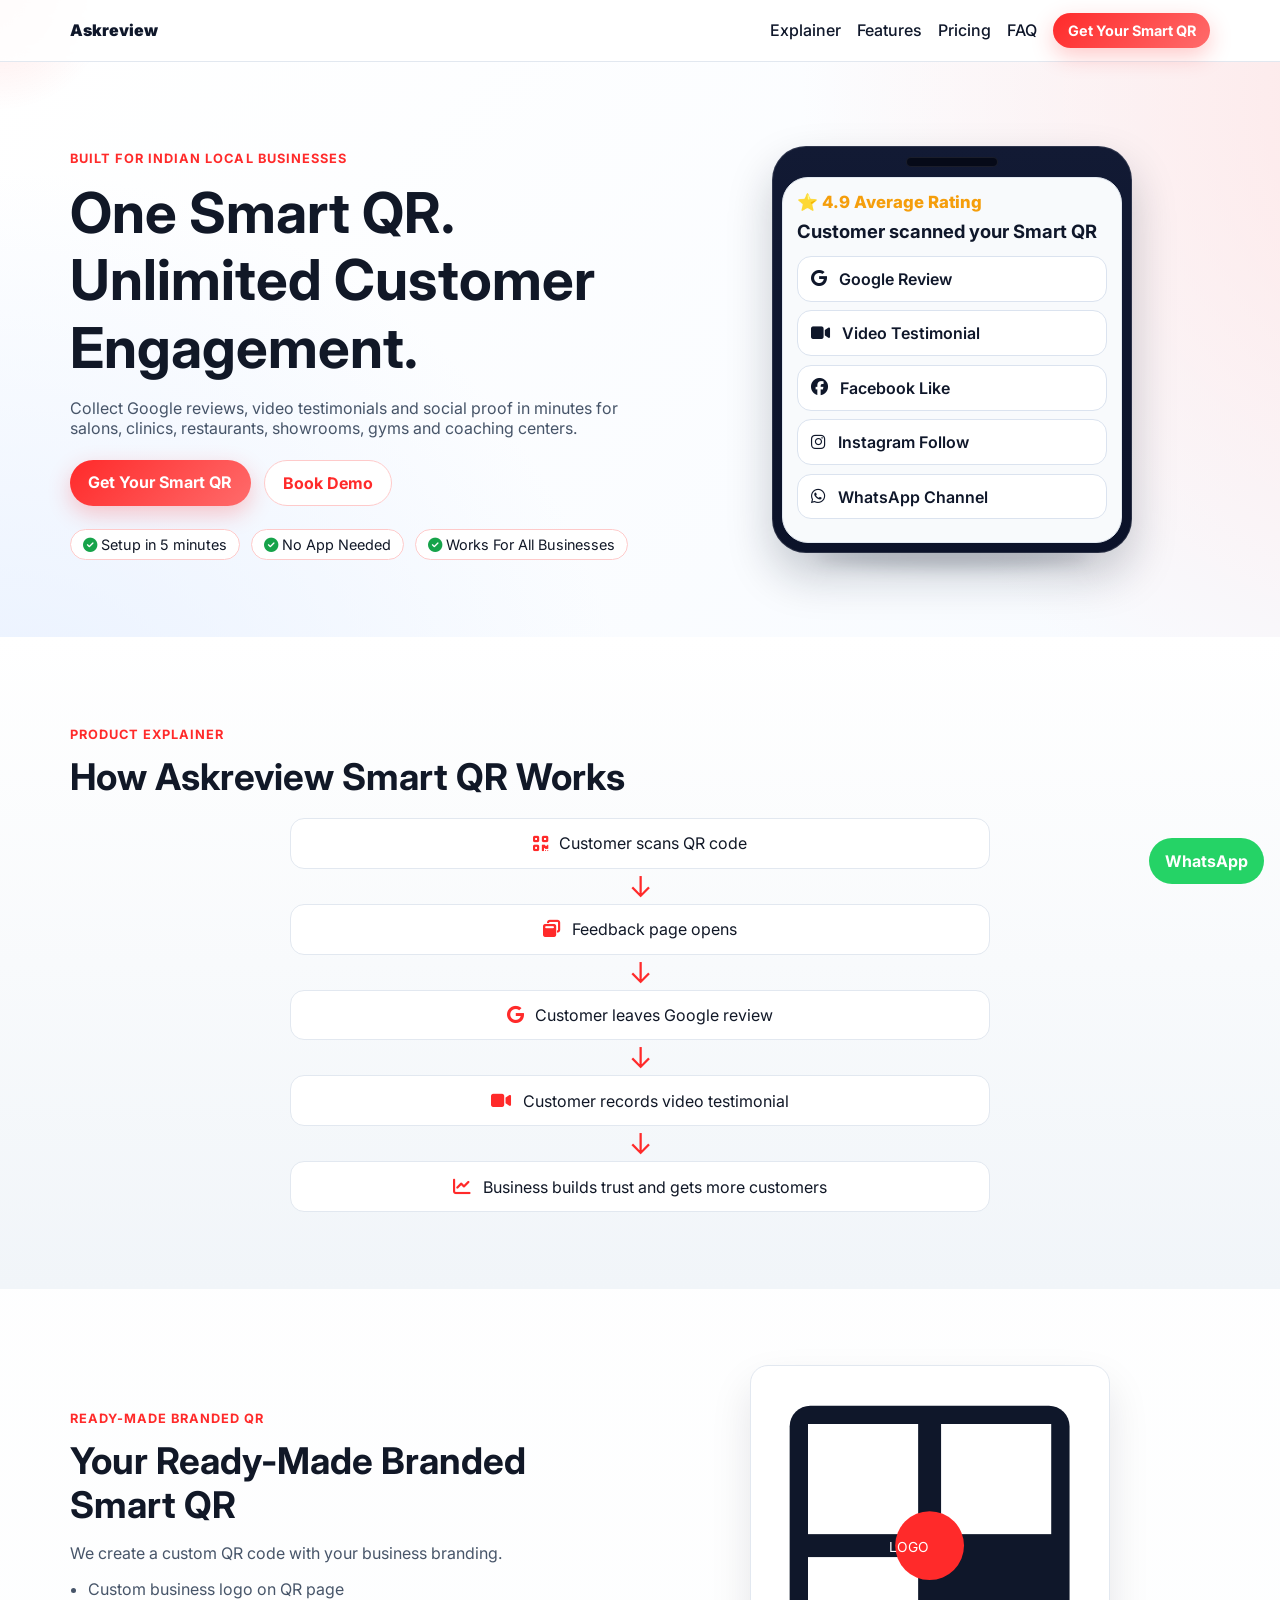
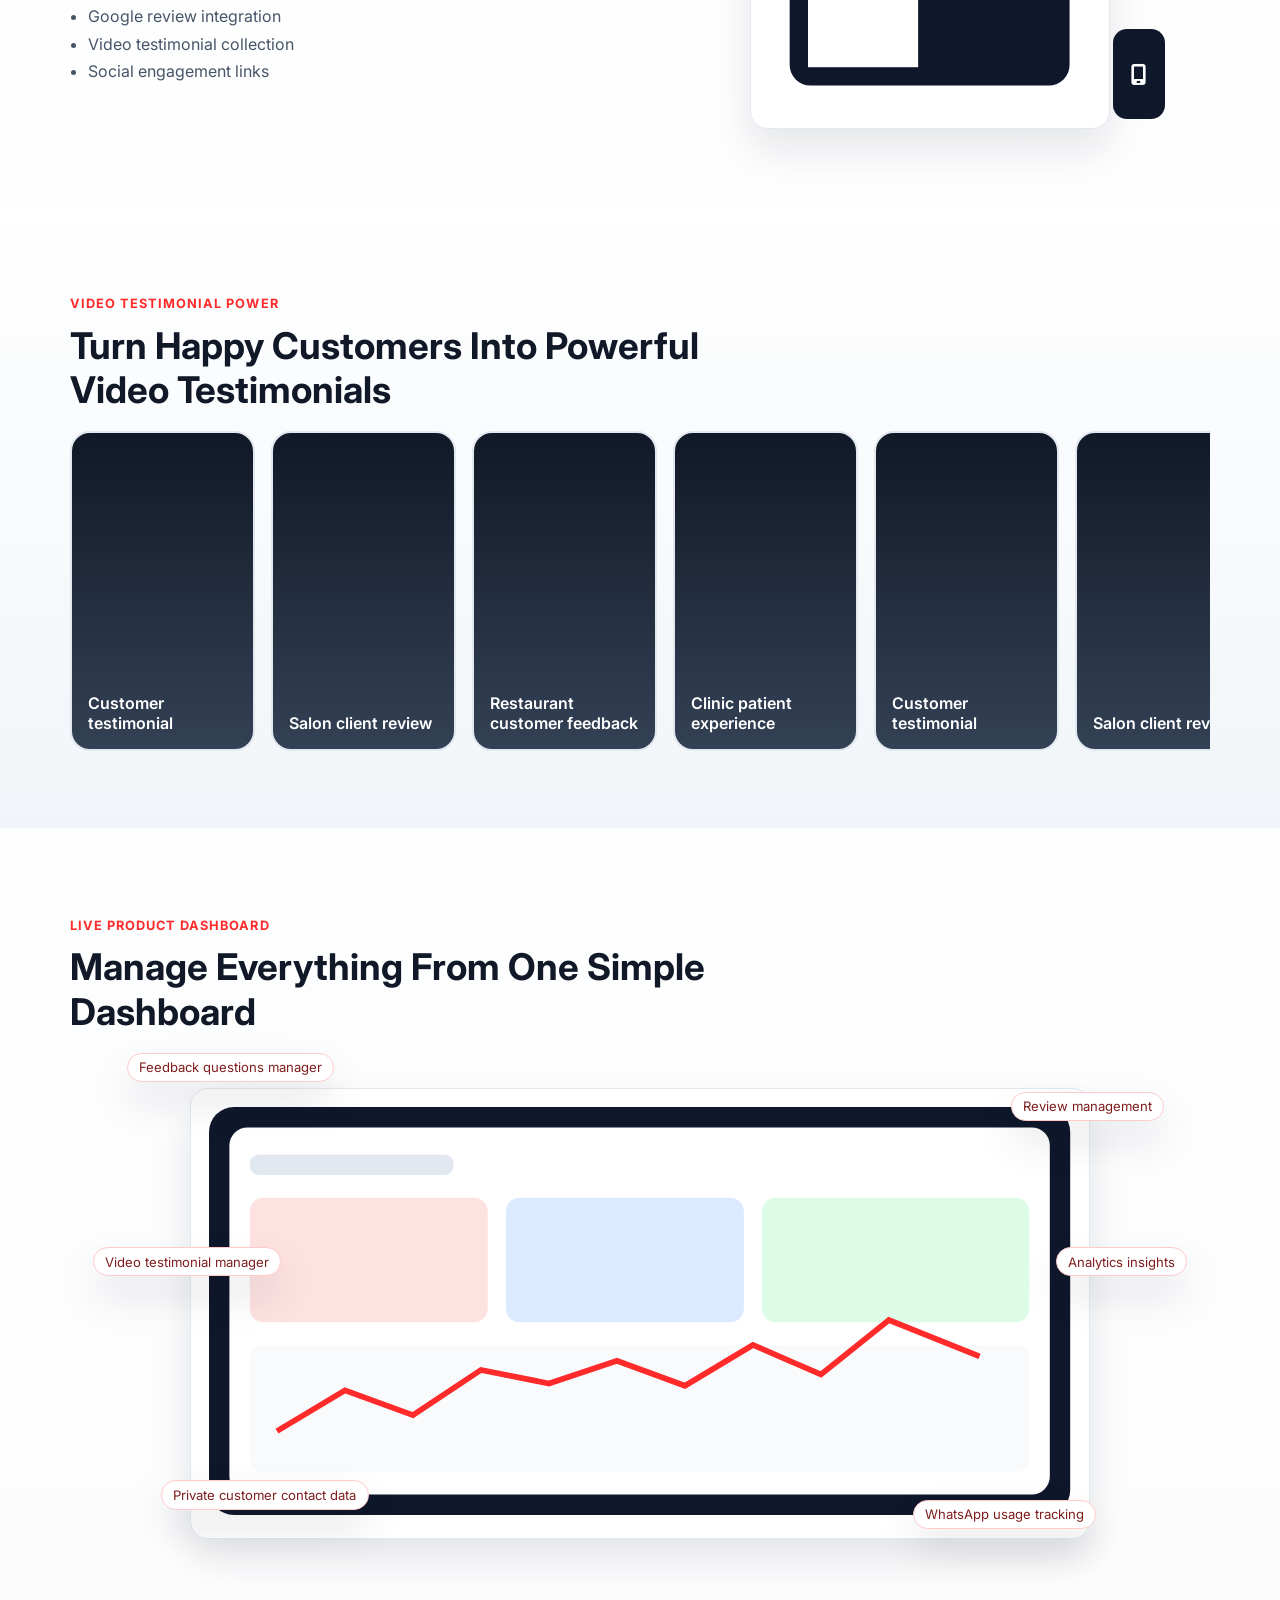
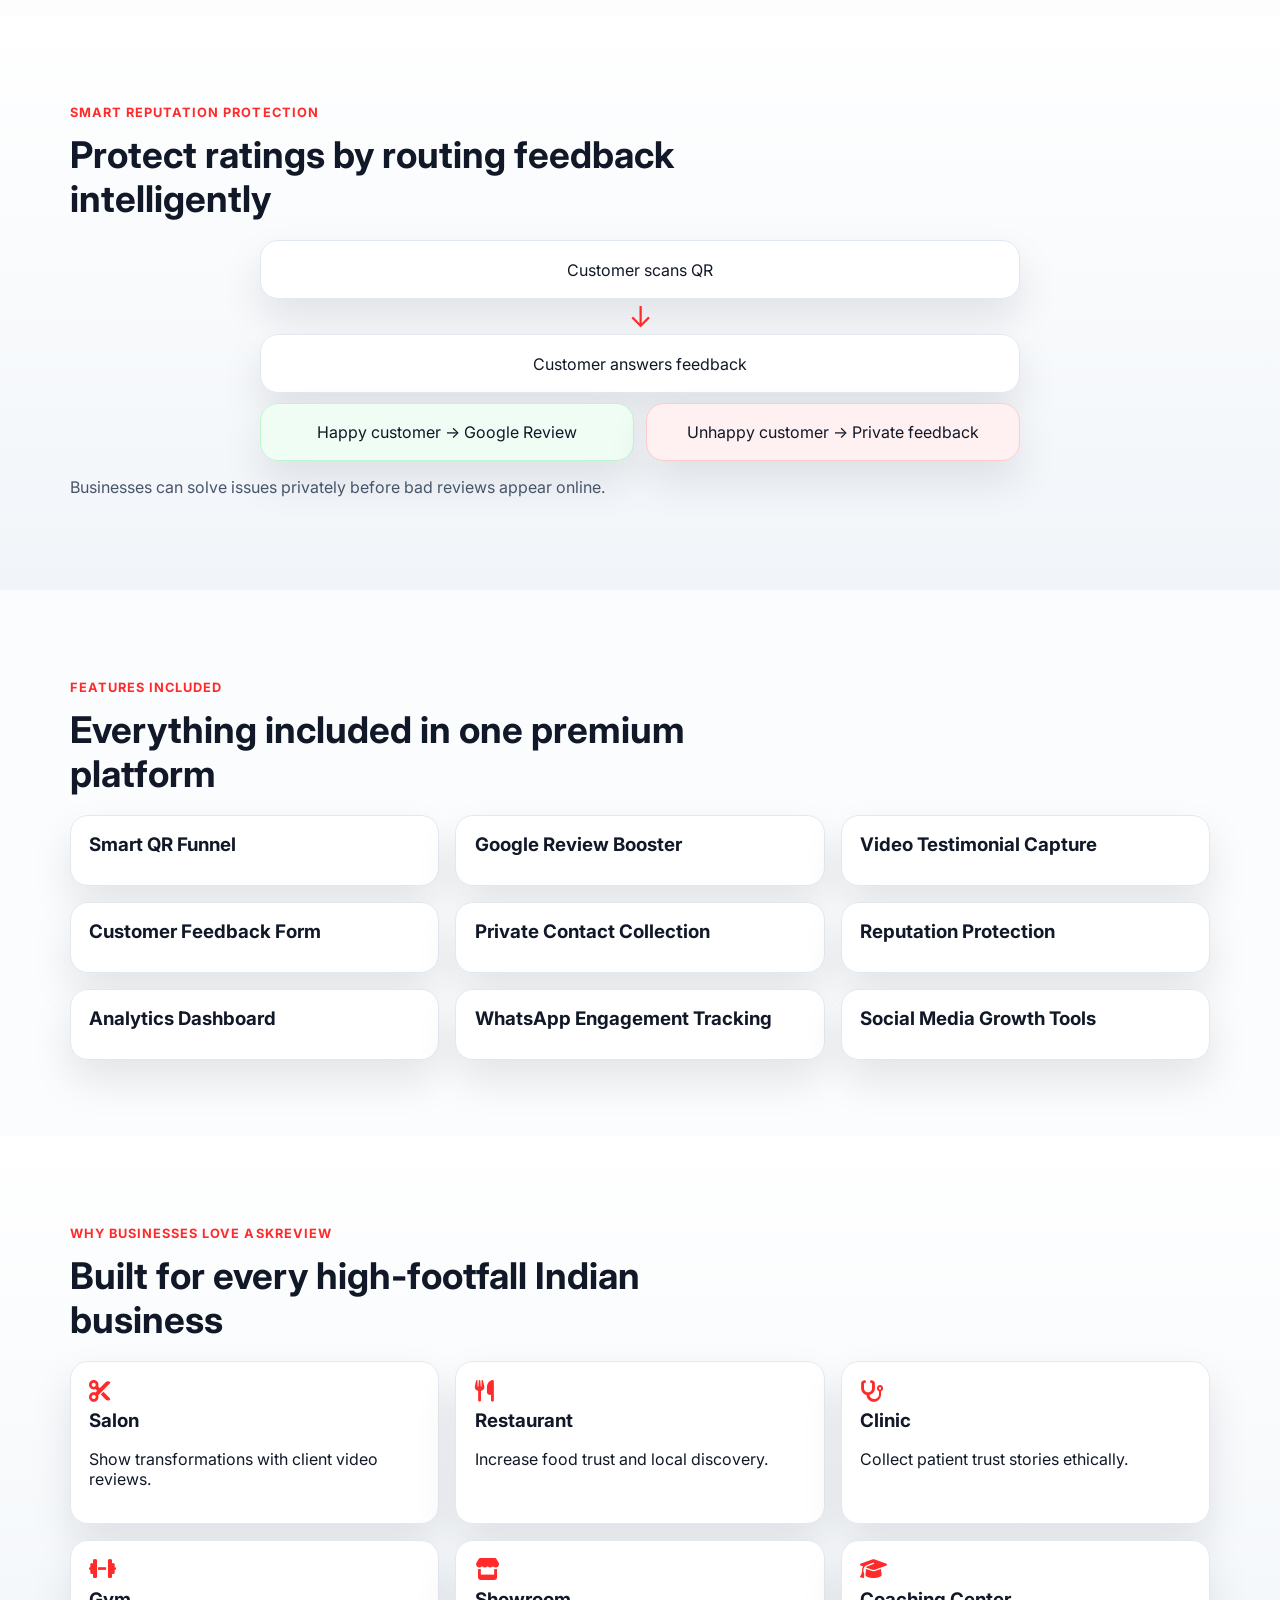
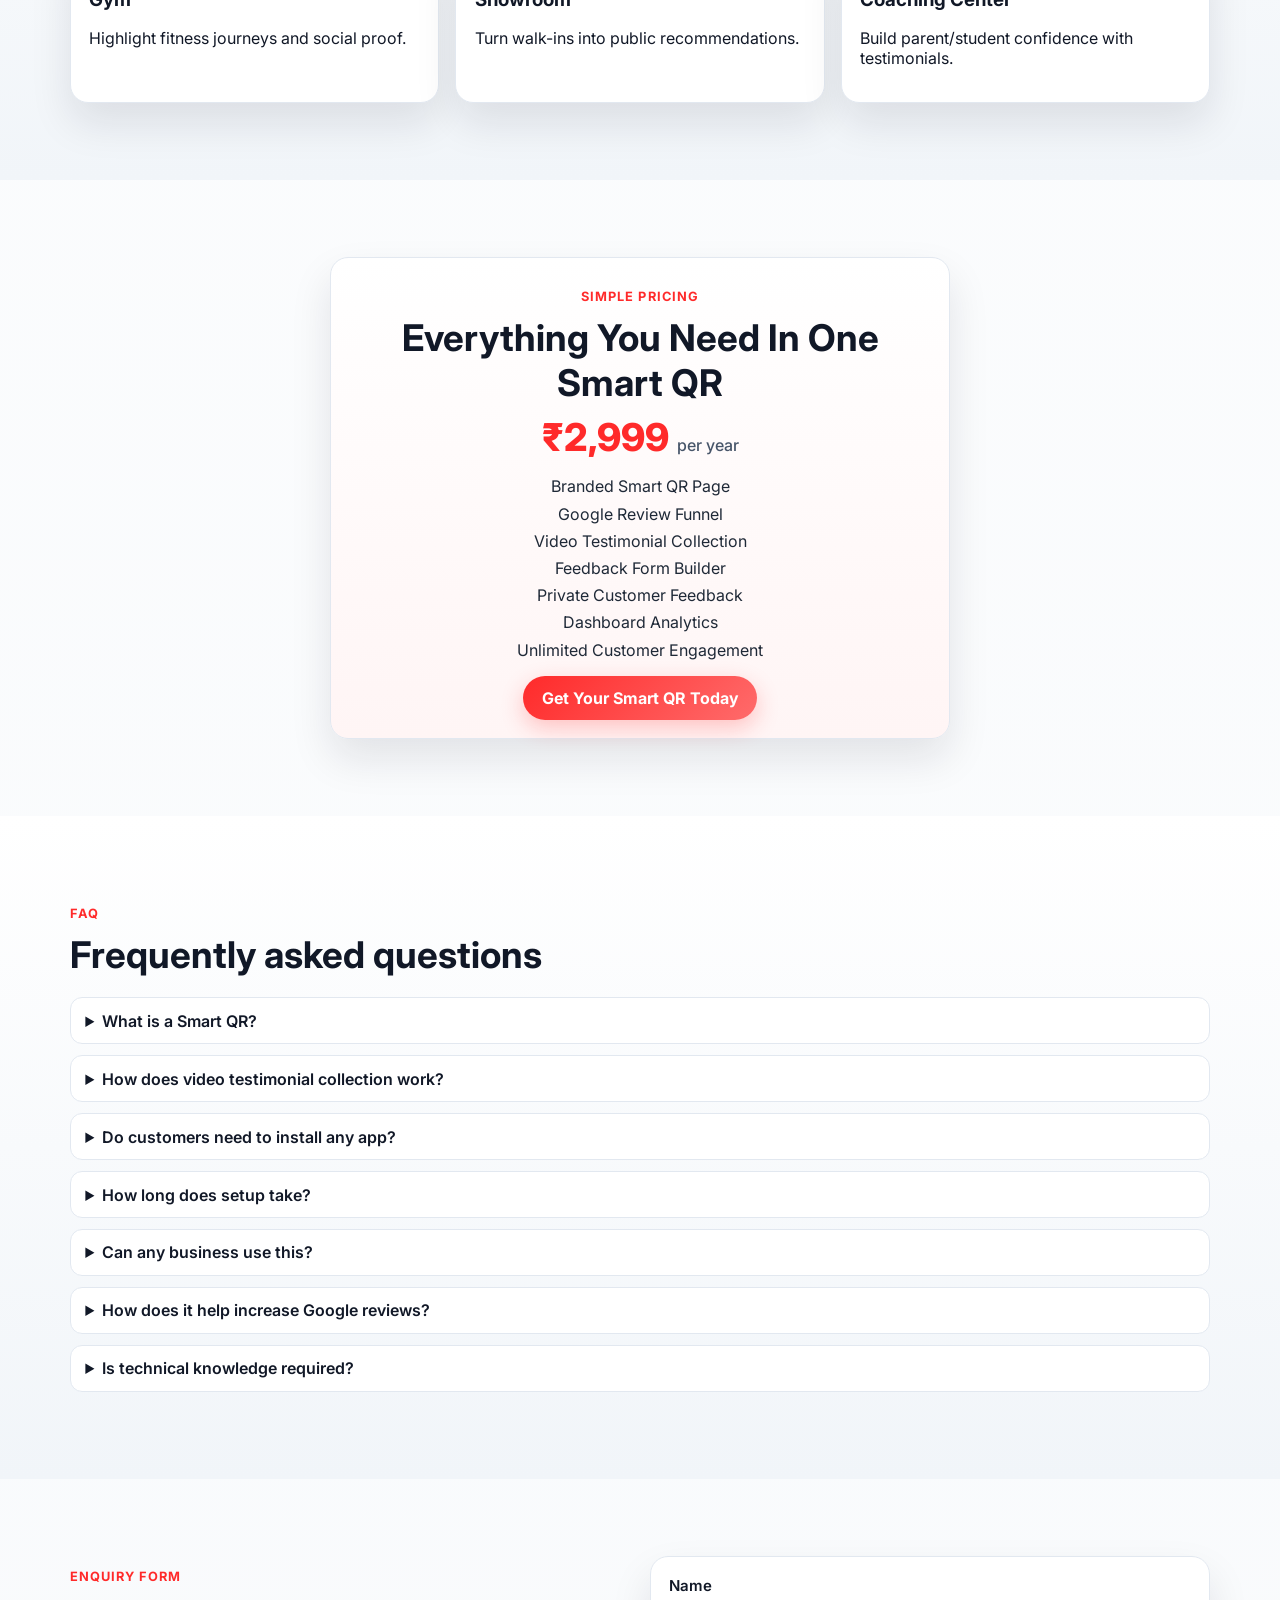
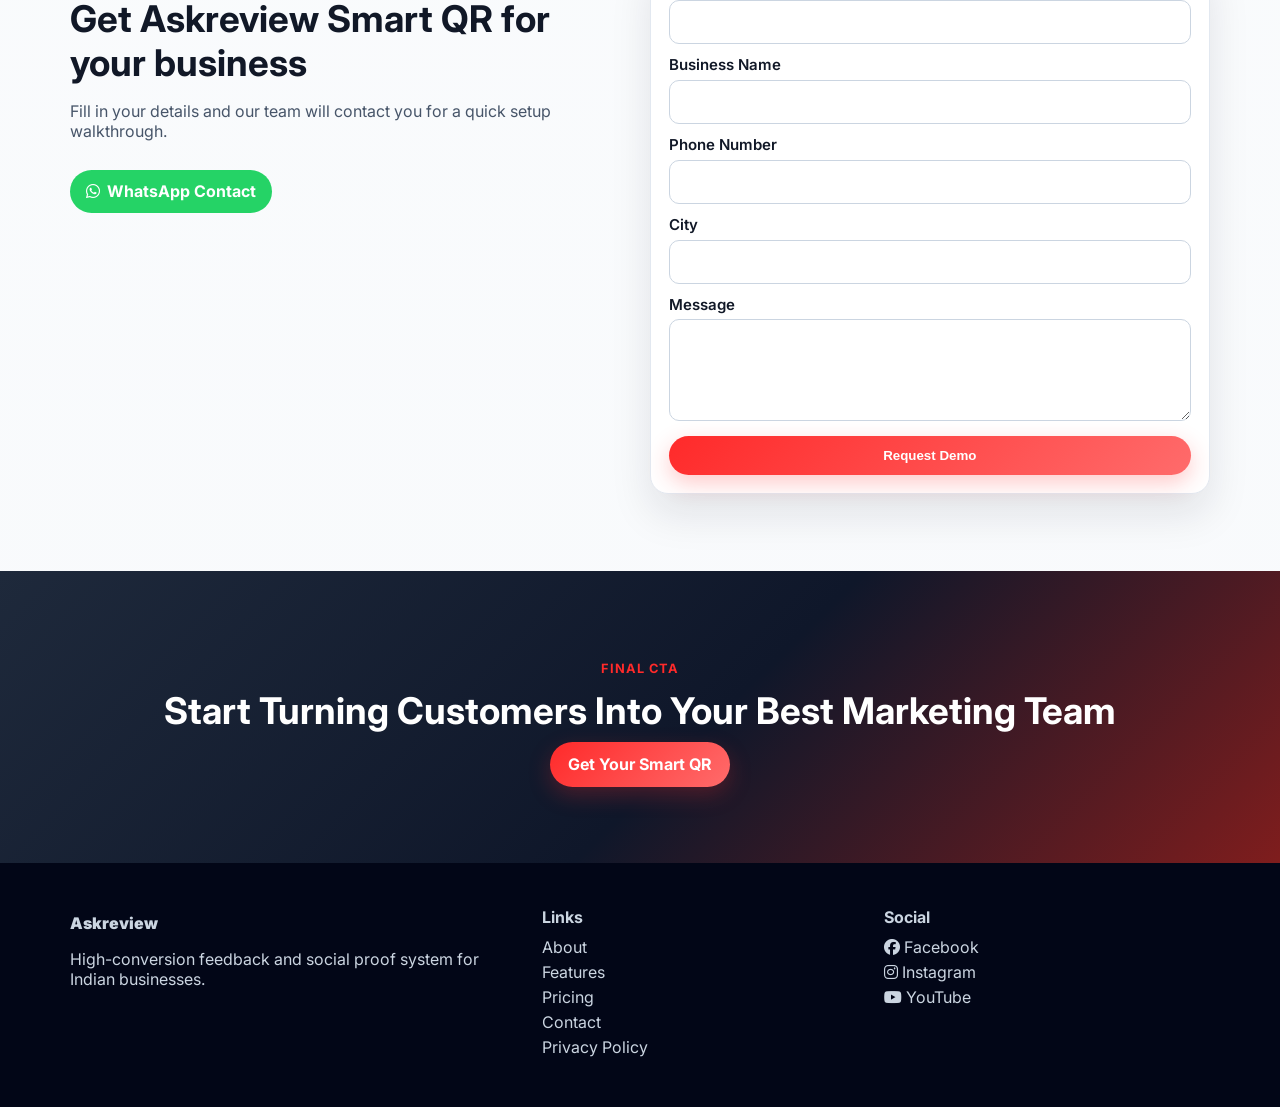
==== commit 5ab06fbf: "Enhance landing page micro-animations and hover polish" ====
--- a/index.html
+++ b/index.html
@@ -3,250 +3,298 @@
   <head>
     <meta charset="UTF-8" />
     <meta name="viewport" content="width=device-width, initial-scale=1.0" />
-    <title>Askreview | One Smart QR. Unlimited Customer Engagement.</title>
+    <title>Askreview Smart QR | One Smart QR for Reviews & Testimonials</title>
     <meta
       name="description"
-      content="Askreview uses one Smart QR code to collect Google Reviews, Video Testimonials, and social engagement automatically."
+      content="Askreview Smart QR helps Indian businesses collect Google reviews, video testimonials, and social proof with one QR code."
     />
     <link rel="preconnect" href="https://fonts.googleapis.com" />
     <link rel="preconnect" href="https://fonts.gstatic.com" crossorigin />
     <link
-      href="https://fonts.googleapis.com/css2?family=Inter:wght@400;500;600;700;800&display=swap"
+      href="https://fonts.googleapis.com/css2?family=Inter:wght@400;500;600;700;800;900&display=swap"
       rel="stylesheet"
     />
     <link
       rel="stylesheet"
       href="https://cdnjs.cloudflare.com/ajax/libs/font-awesome/6.5.2/css/all.min.css"
     />
-    <link rel="stylesheet" href="https://unpkg.com/aos@2.3.1/dist/aos.css" />
     <link rel="stylesheet" href="styles.css" />
   </head>
   <body>
+    <div class="cursor-glow" aria-hidden="true"></div>
+
     <header class="site-header">
       <div class="container nav-wrap">
-        <a href="#home" class="brand">Ask<span>review</span></a>
+        <a href="#home" class="brand">Askreview</a>
         <nav>
-          <a href="#visuals">Product View</a>
-          <a href="#how">How It Works</a>
+          <a href="#explainer">Explainer</a>
           <a href="#features">Features</a>
           <a href="#pricing">Pricing</a>
-          <a href="#testimonials">Testimonials</a>
-          <a href="#cta" class="btn btn-small">Get Your Smart QR</a>
+          <a href="#faq">FAQ</a>
+          <a href="#enquiry" class="btn btn-small">Get Your Smart QR</a>
         </nav>
       </div>
     </header>
 
     <main>
-      <section id="home" class="hero section">
+      <section id="home" class="section hero">
         <div class="container hero-grid">
-          <div data-aos="fade-up">
-            <p class="eyebrow">Smart Reputation Engine</p>
+          <div class="reveal" data-parallax="8">
+            <p class="eyebrow">Built for Indian Local Businesses</p>
             <h1>One Smart QR. Unlimited Customer Engagement.</h1>
             <p class="subtext">
-              Askreview uses one QR code to collect <strong>Google Reviews</strong>,
-              <strong>Video Testimonials</strong>, <strong>Facebook Likes</strong>,
-              <strong>Instagram Follows</strong>, and
-              <strong>WhatsApp engagement</strong> automatically.
+              Collect Google reviews, video testimonials and social proof in
+              minutes for salons, clinics, restaurants, showrooms, gyms and
+              coaching centers.
             </p>
             <div class="hero-cta">
-              <a href="#cta" class="btn">Get Your Smart QR</a>
-              <a href="#how" class="btn btn-outline">See How It Works</a>
-            </div>
-            <div class="hero-metrics">
-              <span><i class="fa-solid fa-bolt"></i> Setup in 5 minutes</span>
-              <span><i class="fa-solid fa-mobile-screen"></i> No app needed</span>
-              <span><i class="fa-solid fa-headset"></i> 24/7 support</span>
-            </div>
-          </div>
-
-          <div class="mockup" data-aos="zoom-in" data-aos-delay="120">
-            <div class="mockup-head">
-              <span></span><span></span><span></span>
-            </div>
-            <div class="phone-card">
-              <p class="rating">⭐ 4.9 Average Rating</p>
-              <h3>Customer scanned your Smart QR</h3>
-              <div class="flow-pill"><i class="fa-brands fa-google"></i> Google Review</div>
-              <div class="flow-pill"><i class="fa-solid fa-video"></i> Video Testimonial</div>
-              <div class="flow-pill"><i class="fa-brands fa-facebook"></i> Facebook Like</div>
-              <div class="flow-pill"><i class="fa-brands fa-instagram"></i> Instagram Follow</div>
-              <div class="flow-pill"><i class="fa-brands fa-whatsapp"></i> WhatsApp Channel</div>
-            </div>
-          </div>
-        </div>
-      </section>
-
-      <section class="section" id="visuals">
-        <div class="container">
-          <div class="section-head" data-aos="fade-up">
-            <p class="eyebrow">Product Screenshots & QR Illustration</p>
-            <h2>See exactly how the Smart QR system looks in real use</h2>
-          </div>
-          <div class="visual-grid">
-            <article class="visual-card" data-aos="fade-up">
-              <img src="https://images.unsplash.com/photo-1512428559087-560fa5ceab42?auto=format&fit=crop&w=1000&q=80" alt="Customer scanning QR code on table stand" />
-              <div>
-                <h3><i class="fa-solid fa-qrcode"></i> Smart QR Scan Moment</h3>
-                <p>Customers scan at checkout/table and instantly open Askreview flow.</p>
+              <a href="#enquiry" class="btn">Get Your Smart QR</a>
+              <a href="#enquiry" class="btn btn-outline">Book Demo</a>
+            </div>
+            <div class="trust-badges">
+              <span><i class="fa-solid fa-circle-check"></i> Setup in 5 minutes</span>
+              <span><i class="fa-solid fa-circle-check"></i> No App Needed</span>
+              <span><i class="fa-solid fa-circle-check"></i> Works For All Businesses</span>
+            </div>
+          </div>
+
+          <div class="hero-illustration reveal" data-parallax="14">
+            <div class="phone-preview" role="img" aria-label="Smart QR options shown after customer scan">
+              <div class="phone-notch"><span></span></div>
+              <div class="phone-screen">
+                <p class="rating-badge">⭐ 4.9 Average Rating</p>
+                <h3>Customer scanned your Smart QR</h3>
+                <button class="ui-card"><i class="fa-brands fa-google"></i> Google Review</button>
+                <button class="ui-card"><i class="fa-solid fa-video"></i> Video Testimonial</button>
+                <button class="ui-card"><i class="fa-brands fa-facebook"></i> Facebook Like</button>
+                <button class="ui-card"><i class="fa-brands fa-instagram"></i> Instagram Follow</button>
+                <button class="ui-card"><i class="fa-brands fa-whatsapp"></i> WhatsApp Channel</button>
               </div>
-            </article>
-            <article class="visual-card" data-aos="fade-up" data-aos-delay="100">
-              <img src="https://images.unsplash.com/photo-1563986768609-322da13575f3?auto=format&fit=crop&w=1000&q=80" alt="Product dashboard screenshot style visual" />
-              <div>
-                <h3><i class="fa-solid fa-chart-column"></i> Product Dashboard Snapshot</h3>
-                <p>Track rating outcomes, testimonial counts, and channel engagement.</p>
-              </div>
-            </article>
-            <article class="visual-card qr-card" data-aos="fade-up" data-aos-delay="180">
-              <img src="https://api.qrserver.com/v1/create-qr-code/?size=280x280&data=https://askreview.in/smart-qr" alt="Askreview Smart QR illustration" />
-              <div>
-                <h3><i class="fa-solid fa-wand-magic-sparkles"></i> One QR, Multiple Outcomes</h3>
-                <p>Single QR routes customer into reviews, testimonials, and social actions.</p>
-              </div>
-            </article>
-          </div>
-        </div>
-      </section>
-
-      <section class="section section-soft" id="problem">
-        <div class="container">
-          <div class="section-head" data-aos="fade-up">
-            <p class="eyebrow">Problem</p>
-            <h2>Why businesses lose reviews, trust, and social momentum</h2>
-          </div>
-          <div class="grid-3">
-            <article class="info-card" data-aos="fade-up">
-              <i class="fa-regular fa-clock"></i>
-              <h3>Customers forget to leave reviews</h3>
-              <p>Even happy customers leave without posting because the process has too many steps.</p>
-            </article>
-            <article class="info-card" data-aos="fade-up" data-aos-delay="120">
-              <i class="fa-solid fa-triangle-exclamation"></i>
-              <h3>Negative reviews hurt reputation</h3>
-              <p>Without a feedback filter, one bad public review can reduce trust and conversions.</p>
-            </article>
-            <article class="info-card" data-aos="fade-up" data-aos-delay="220">
-              <i class="fa-solid fa-chart-line"></i>
-              <h3>Social engagement stays low</h3>
-              <p>Businesses struggle to turn real customer delight into likes, follows, and subscribers.</p>
-            </article>
-          </div>
-        </div>
-      </section>
-
-      <section class="section" id="why">
-        <div class="container">
-          <div class="section-head" data-aos="fade-up">
-            <p class="eyebrow">Why Askreview</p>
-            <h2>The complete customer engagement funnel in one QR</h2>
-          </div>
-          <div class="grid-5">
-            <article class="info-card" data-aos="fade-up"><i class="fa-solid fa-filter-circle-dollar"></i><h3>Smart Review Funnel</h3></article>
-            <article class="info-card" data-aos="fade-up" data-aos-delay="80"><i class="fa-solid fa-video"></i><h3>Video Testimonial Collection</h3></article>
-            <article class="info-card" data-aos="fade-up" data-aos-delay="140"><i class="fa-solid fa-share-nodes"></i><h3>Social Media Growth</h3></article>
-            <article class="info-card" data-aos="fade-up" data-aos-delay="200"><i class="fa-solid fa-shield-heart"></i><h3>Reputation Protection</h3></article>
-            <article class="info-card" data-aos="fade-up" data-aos-delay="260"><i class="fa-solid fa-comment-medical"></i><h3>Customer Feedback Filter</h3></article>
-          </div>
-        </div>
-      </section>
-
-      <section class="section section-soft" id="how">
-        <div class="container">
-          <div class="section-head" data-aos="fade-up">
-            <p class="eyebrow">How Askreview Works</p>
-            <h2>Visual flow that routes each customer intelligently</h2>
-          </div>
-          <div class="flow-diagram" data-aos="zoom-in-up">
-            <div class="flow-step"><strong>Step 1</strong><p>Customer scans QR code</p></div>
-            <div class="arrow">→</div>
-            <div class="flow-step"><strong>Step 2</strong><p>Star rating screen appears</p></div>
-          </div>
-          <div class="branch-grid">
-            <article class="branch-card" data-aos="fade-right">
-              <h3>If rating is 3 or 4 stars</h3>
-              <p>Show private feedback form to collect issues before they become public complaints.</p>
-              <div class="tag"><i class="fa-regular fa-message"></i> Feedback Form</div>
-            </article>
-            <article class="branch-card" data-aos="fade-left">
-              <h3>If rating is 5 stars</h3>
-              <p>Show high-engagement actions instantly:</p>
-              <ul>
-                <li>Google Review</li>
-                <li>Video Testimonial</li>
-                <li>Facebook Like</li>
-                <li>Instagram Follow</li>
-                <li>YouTube Subscribe</li>
-                <li>WhatsApp Channel</li>
-              </ul>
-            </article>
-          </div>
+            </div>
+          </div>
+        </div>
+      </section>
+
+      <section class="section section-soft" id="explainer">
+        <div class="container">
+          <div class="section-head reveal">
+            <p class="eyebrow">Product Explainer</p>
+            <h2>How Askreview Smart QR Works</h2>
+          </div>
+          <div class="flow-vertical reveal">
+            <div class="flow-node"><i class="fa-solid fa-qrcode"></i><span>Customer scans QR code</span></div>
+            <div class="v-arrow">↓</div>
+            <div class="flow-node"><i class="fa-solid fa-window-restore"></i><span>Feedback page opens</span></div>
+            <div class="v-arrow">↓</div>
+            <div class="flow-node"><i class="fa-brands fa-google"></i><span>Customer leaves Google review</span></div>
+            <div class="v-arrow">↓</div>
+            <div class="flow-node"><i class="fa-solid fa-video"></i><span>Customer records video testimonial</span></div>
+            <div class="v-arrow">↓</div>
+            <div class="flow-node"><i class="fa-solid fa-chart-line"></i><span>Business builds trust and gets more customers</span></div>
+          </div>
+        </div>
+      </section>
+
+      <section class="section" id="branded-qr">
+        <div class="container qr-grid">
+          <div class="reveal">
+            <p class="eyebrow">Ready-Made Branded QR</p>
+            <h2>Your Ready-Made Branded Smart QR</h2>
+            <p class="subtext">We create a custom QR code with your business branding.</p>
+            <ul class="bullet-list">
+              <li>Custom business logo on QR page</li>
+              <li>Google review integration</li>
+              <li>Video testimonial collection</li>
+              <li>Social engagement links</li>
+            </ul>
+          </div>
+          <div class="qr-stage reveal">
+            <div class="qr-screen card">
+              <svg viewBox="0 0 280 280" aria-label="Branded QR example">
+                <rect width="280" height="280" fill="#fff" rx="22"/>
+                <rect x="18" y="18" width="244" height="244" rx="18" fill="#0f172a"/>
+                <rect x="34" y="34" width="96" height="96" fill="#fff"/>
+                <rect x="150" y="34" width="96" height="96" fill="#fff"/>
+                <rect x="34" y="150" width="96" height="96" fill="#fff"/>
+                <circle cx="140" cy="140" r="30" fill="#ff2a2a"/>
+                <text x="105" y="146" fill="#fff" font-size="12" font-family="Inter">LOGO</text>
+              </svg>
+            </div>
+            <div class="scan-phone" aria-hidden="true">
+              <i class="fa-solid fa-mobile-screen"></i>
+            </div>
+          </div>
+        </div>
+      </section>
+
+      <section class="section section-soft" id="video-power">
+        <div class="container">
+          <div class="section-head reveal">
+            <p class="eyebrow">Video Testimonial Power</p>
+            <h2>Turn Happy Customers Into Powerful Video Testimonials</h2>
+          </div>
+          <div class="reel-carousel reveal">
+            <div class="reel-track">
+              <article class="reel-card"><span>Customer testimonial</span></article>
+              <article class="reel-card"><span>Salon client review</span></article>
+              <article class="reel-card"><span>Restaurant customer feedback</span></article>
+              <article class="reel-card"><span>Clinic patient experience</span></article>
+              <article class="reel-card"><span>Customer testimonial</span></article>
+              <article class="reel-card"><span>Salon client review</span></article>
+              <article class="reel-card"><span>Restaurant customer feedback</span></article>
+              <article class="reel-card"><span>Clinic patient experience</span></article>
+            </div>
+          </div>
+        </div>
+      </section>
+
+      <section class="section" id="dashboard">
+        <div class="container">
+          <div class="section-head reveal">
+            <p class="eyebrow">Live Product Dashboard</p>
+            <h2>Manage Everything From One Simple Dashboard</h2>
+          </div>
+          <div class="dashboard-wrap reveal">
+            <div class="float-chip chip-1">Feedback questions manager</div>
+            <div class="float-chip chip-2">Review management</div>
+            <div class="float-chip chip-3">Video testimonial manager</div>
+            <div class="float-chip chip-4">Analytics insights</div>
+            <div class="float-chip chip-5">Private customer contact data</div>
+            <div class="float-chip chip-6">WhatsApp usage tracking</div>
+            <div class="dashboard-shot card">
+              <svg viewBox="0 0 760 360" role="img" aria-label="Dashboard screenshot illustration">
+                <rect width="760" height="360" rx="22" fill="#0f172a"/>
+                <rect x="18" y="18" width="724" height="324" rx="16" fill="#fff"/>
+                <rect x="36" y="42" width="180" height="18" rx="8" fill="#e2e8f0"/>
+                <rect x="36" y="80" width="210" height="110" rx="12" fill="#fee2e2"/>
+                <rect x="262" y="80" width="210" height="110" rx="12" fill="#dbeafe"/>
+                <rect x="488" y="80" width="236" height="110" rx="12" fill="#dcfce7"/>
+                <rect x="36" y="210" width="688" height="112" rx="12" fill="#f8fafc"/>
+                <polyline points="60,286 120,250 180,272 240,232 300,244 360,224 420,246 480,210 540,236 600,188 680,220" fill="none" stroke="#ff2a2a" stroke-width="5"/>
+              </svg>
+            </div>
+          </div>
+        </div>
+      </section>
+
+      <section class="section section-soft" id="reputation">
+        <div class="container">
+          <div class="section-head reveal">
+            <p class="eyebrow">Smart Reputation Protection</p>
+            <h2>Protect ratings by routing feedback intelligently</h2>
+          </div>
+          <div class="rep-flow reveal">
+            <div class="card">Customer scans QR</div>
+            <div class="v-arrow">↓</div>
+            <div class="card">Customer answers feedback</div>
+            <div class="rep-branches">
+              <div class="card happy">Happy customer → Google Review</div>
+              <div class="card unhappy">Unhappy customer → Private feedback</div>
+            </div>
+          </div>
+          <p class="subtext reveal">Businesses can solve issues privately before bad reviews appear online.</p>
         </div>
       </section>
 
       <section class="section" id="features">
         <div class="container">
-          <div class="section-head" data-aos="fade-up">
-            <p class="eyebrow">Product Features</p>
-            <h2>Built like a SaaS growth engine for local businesses</h2>
-          </div>
-          <div class="grid-4">
-            <article class="feature-card" data-aos="fade-up"><i class="fa-solid fa-qrcode"></i><h3>Smart QR Technology</h3></article>
-            <article class="feature-card" data-aos="fade-up" data-aos-delay="60"><i class="fa-solid fa-filter"></i><h3>Reputation Funnel</h3></article>
-            <article class="feature-card" data-aos="fade-up" data-aos-delay="120"><i class="fa-solid fa-film"></i><h3>Video Testimonials</h3></article>
-            <article class="feature-card" data-aos="fade-up" data-aos-delay="180"><i class="fa-solid fa-hashtag"></i><h3>Multi Platform Engagement</h3></article>
-            <article class="feature-card" data-aos="fade-up"><i class="fa-solid fa-sliders"></i><h3>Customer Feedback Control</h3></article>
-            <article class="feature-card" data-aos="fade-up" data-aos-delay="60"><i class="fa-solid fa-chart-pie"></i><h3>Analytics Dashboard</h3></article>
-            <article class="feature-card" data-aos="fade-up" data-aos-delay="120"><i class="fa-solid fa-palette"></i><h3>Custom Branding</h3></article>
-            <article class="feature-card" data-aos="fade-up" data-aos-delay="180"><i class="fa-solid fa-rocket"></i><h3>Instant Setup</h3></article>
-          </div>
-        </div>
-      </section>
-
-      <section class="section section-soft" id="pricing">
-        <div class="container">
-          <div class="section-head" data-aos="fade-up">
-            <p class="eyebrow">Pricing</p>
-            <h2>Simple plans for every growth stage</h2>
-          </div>
-          <div class="pricing-grid">
-            <article class="price-card" data-aos="fade-up">
-              <h3>Starter</h3>
-              <p class="price">₹999<span>/year</span></p>
-              <a href="#cta" class="btn btn-block">Start Starter</a>
-            </article>
-            <article class="price-card featured" data-aos="fade-up" data-aos-delay="120">
-              <p class="badge">Most Popular</p>
-              <h3>Growth</h3>
-              <p class="price">₹2999<span>/year</span></p>
-              <a href="#cta" class="btn btn-block">Start Growth</a>
-            </article>
-          </div>
-        </div>
-      </section>
-
-      <section class="section" id="testimonials">
-        <div class="container">
-          <div class="section-head" data-aos="fade-up">
-            <p class="eyebrow">Testimonials</p>
-            <h2>Trusted by growing local brands</h2>
-          </div>
-          <div class="grid-4 testimonials-grid">
-            <article class="testimonial" data-aos="fade-up"><img src="https://i.pravatar.cc/80?img=11" alt="Rahul" /><p>★★★★★</p><p>“We got 62 Google reviews in 18 days.”</p><h4>Rahul • Restaurant</h4></article>
-            <article class="testimonial" data-aos="fade-up" data-aos-delay="80"><img src="https://i.pravatar.cc/80?img=12" alt="Neha" /><p>★★★★★</p><p>“Video testimonials boosted our trust massively.”</p><h4>Neha • Salon</h4></article>
-            <article class="testimonial" data-aos="fade-up" data-aos-delay="140"><img src="https://i.pravatar.cc/80?img=16" alt="Dr Arjun" /><p>★★★★★</p><p>“Private feedback helped us improve service quality.”</p><h4>Dr. Arjun • Clinic</h4></article>
-            <article class="testimonial" data-aos="fade-up" data-aos-delay="200"><img src="https://i.pravatar.cc/80?img=20" alt="Manav" /><p>★★★★★</p><p>“Our Instagram and YouTube engagement doubled.”</p><h4>Manav • Retail</h4></article>
-          </div>
+          <div class="section-head reveal">
+            <p class="eyebrow">Features Included</p>
+            <h2>Everything included in one premium platform</h2>
+          </div>
+          <div class="feature-grid">
+            <article class="card reveal hover-pop"><h3>Smart QR Funnel</h3></article>
+            <article class="card reveal hover-pop"><h3>Google Review Booster</h3></article>
+            <article class="card reveal hover-pop"><h3>Video Testimonial Capture</h3></article>
+            <article class="card reveal hover-pop"><h3>Customer Feedback Form</h3></article>
+            <article class="card reveal hover-pop"><h3>Private Contact Collection</h3></article>
+            <article class="card reveal hover-pop"><h3>Reputation Protection</h3></article>
+            <article class="card reveal hover-pop"><h3>Analytics Dashboard</h3></article>
+            <article class="card reveal hover-pop"><h3>WhatsApp Engagement Tracking</h3></article>
+            <article class="card reveal hover-pop"><h3>Social Media Growth Tools</h3></article>
+          </div>
+        </div>
+      </section>
+
+      <section class="section section-soft" id="businesses">
+        <div class="container">
+          <div class="section-head reveal">
+            <p class="eyebrow">Why Businesses Love Askreview</p>
+            <h2>Built for every high-footfall Indian business</h2>
+          </div>
+          <div class="biz-grid">
+            <article class="card reveal"><i class="fa-solid fa-scissors"></i><h3>Salon</h3><p>Show transformations with client video reviews.</p></article>
+            <article class="card reveal"><i class="fa-solid fa-utensils"></i><h3>Restaurant</h3><p>Increase food trust and local discovery.</p></article>
+            <article class="card reveal"><i class="fa-solid fa-stethoscope"></i><h3>Clinic</h3><p>Collect patient trust stories ethically.</p></article>
+            <article class="card reveal"><i class="fa-solid fa-dumbbell"></i><h3>Gym</h3><p>Highlight fitness journeys and social proof.</p></article>
+            <article class="card reveal"><i class="fa-solid fa-store"></i><h3>Showroom</h3><p>Turn walk-ins into public recommendations.</p></article>
+            <article class="card reveal"><i class="fa-solid fa-graduation-cap"></i><h3>Coaching Center</h3><p>Build parent/student confidence with testimonials.</p></article>
+          </div>
+        </div>
+      </section>
+
+      <section class="section" id="pricing">
+        <div class="container">
+          <div class="pricing card reveal">
+            <p class="eyebrow">Simple Pricing</p>
+            <h2>Everything You Need In One Smart QR</h2>
+            <p class="price">₹2,999 <span>per year</span></p>
+            <ul>
+              <li>Branded Smart QR Page</li>
+              <li>Google Review Funnel</li>
+              <li>Video Testimonial Collection</li>
+              <li>Feedback Form Builder</li>
+              <li>Private Customer Feedback</li>
+              <li>Dashboard Analytics</li>
+              <li>Unlimited Customer Engagement</li>
+            </ul>
+            <a href="#enquiry" class="btn">Get Your Smart QR Today</a>
+          </div>
+        </div>
+      </section>
+
+      <section class="section section-soft" id="faq">
+        <div class="container">
+          <div class="section-head reveal">
+            <p class="eyebrow">FAQ</p>
+            <h2>Frequently asked questions</h2>
+          </div>
+          <div class="faq-list reveal">
+            <details><summary>What is a Smart QR?</summary><p>It is one dynamic QR that directs customers into review + testimonial + social actions.</p></details>
+            <details><summary>How does video testimonial collection work?</summary><p>Customers scan QR and record short videos directly from their phone browser.</p></details>
+            <details><summary>Do customers need to install any app?</summary><p>No app needed. It works in any modern mobile browser.</p></details>
+            <details><summary>How long does setup take?</summary><p>Usually around 5 minutes to start collecting responses.</p></details>
+            <details><summary>Can any business use this?</summary><p>Yes, Askreview works for salons, clinics, restaurants, gyms, showrooms and institutes.</p></details>
+            <details><summary>How does it help increase Google reviews?</summary><p>Happy users are automatically directed to review action at the right moment.</p></details>
+            <details><summary>Is technical knowledge required?</summary><p>No technical knowledge is required from your team.</p></details>
+          </div>
+        </div>
+      </section>
+
+      <section class="section" id="enquiry">
+        <div class="container enquiry-grid">
+          <div class="reveal">
+            <p class="eyebrow">Enquiry Form</p>
+            <h2>Get Askreview Smart QR for your business</h2>
+            <p class="subtext">Fill in your details and our team will contact you for a quick setup walkthrough.</p>
+            <a class="wa-btn" href="https://wa.me/919999999999" target="_blank" rel="noopener noreferrer"><i class="fa-brands fa-whatsapp"></i> WhatsApp Contact</a>
+          </div>
+          <form class="card reveal" action="#" method="post">
+            <label>Name<input type="text" name="name" required /></label>
+            <label>Business Name<input type="text" name="business" required /></label>
+            <label>Phone Number<input type="tel" name="phone" required /></label>
+            <label>City<input type="text" name="city" required /></label>
+            <label>Message<textarea name="message" rows="4"></textarea></label>
+            <button class="btn btn-block" type="submit">Request Demo</button>
+          </form>
         </div>
       </section>
 
       <section class="section final-cta" id="cta">
-        <div class="container" data-aos="zoom-in">
-          <h2>Start collecting reviews, testimonials, and engagement with one Smart QR.</h2>
-          <p class="subtext">Launch Askreview today and turn happy customers into your growth engine.</p>
-          <div class="hero-cta center">
-            <a href="#" class="btn">Get Your Smart QR</a>
-            <a href="https://wa.me/919999999999" class="btn btn-outline">Talk on WhatsApp</a>
-          </div>
+        <div class="container reveal">
+          <p class="eyebrow">Final CTA</p>
+          <h2>Start Turning Customers Into Your Best Marketing Team</h2>
+          <a href="#enquiry" class="btn">Get Your Smart QR</a>
         </div>
       </section>
     </main>
@@ -254,32 +302,28 @@
     <footer class="site-footer" id="footer">
       <div class="container footer-grid">
         <div>
-          <a href="#home" class="brand">Ask<span>review</span></a>
-          <p>One QR to automate reviews, testimonials, and social growth.</p>
+          <a href="#home" class="brand">Askreview</a>
+          <p>High-conversion feedback and social proof system for Indian businesses.</p>
         </div>
         <div>
-          <h4>Product</h4>
+          <h4>Links</h4>
+          <a href="#">About</a>
           <a href="#features">Features</a>
           <a href="#pricing">Pricing</a>
-          <a href="#how">How It Works</a>
+          <a href="#enquiry">Contact</a>
+          <a href="#">Privacy Policy</a>
         </div>
         <div>
-          <h4>Company</h4>
-          <a href="#">About</a>
-          <a href="#footer">Contact</a>
-        </div>
-        <div>
-          <h4>Social Links</h4>
-          <a href="https://facebook.com" target="_blank" rel="noopener noreferrer">Facebook</a>
-          <a href="https://instagram.com" target="_blank" rel="noopener noreferrer">Instagram</a>
-          <a href="https://youtube.com" target="_blank" rel="noopener noreferrer">YouTube</a>
+          <h4>Social</h4>
+          <a href="#"><i class="fa-brands fa-facebook"></i> Facebook</a>
+          <a href="#"><i class="fa-brands fa-instagram"></i> Instagram</a>
+          <a href="#"><i class="fa-brands fa-youtube"></i> YouTube</a>
         </div>
       </div>
     </footer>
 
-    <a class="whatsapp-float" href="https://wa.me/919999999999" target="_blank" rel="noopener noreferrer" aria-label="Chat on WhatsApp">WhatsApp Us</a>
-
-    <script src="https://unpkg.com/aos@2.3.1/dist/aos.js"></script>
+    <a class="whatsapp-float" href="https://wa.me/919999999999" target="_blank" rel="noopener noreferrer" aria-label="Chat on WhatsApp">WhatsApp</a>
+
     <script src="script.js"></script>
   </body>
 </html>
--- a/styles.css
+++ b/styles.css
@@ -1,115 +1,408 @@
 :root {
-  --bg: #f7f9fc;
-  --text: #0f172a;
+  --primary: #ff2a2a;
+  --dark: #0f172a;
+  --text: #111827;
   --muted: #475569;
-  --primary: #d60000;
-  --primary-dark: #ac0000;
+  --bg: #f8fafc;
   --card: #ffffff;
-  --soft: #f1f5f9;
-  --ring: rgba(214, 0, 0, 0.15);
-  --shadow: 0 18px 40px rgba(15, 23, 42, 0.08);
+  --shadow: 0 20px 42px rgba(15, 23, 42, 0.1);
 }
 * { box-sizing: border-box; }
 html { scroll-behavior: smooth; }
-body { margin: 0; font-family: "Inter", system-ui, sans-serif; color: var(--text); background: var(--bg); line-height: 1.6; }
-.container { width: min(1150px, 92%); margin: 0 auto; }
-.section { padding: 5rem 0; }
-.section-soft { background: linear-gradient(180deg, #fff 0%, var(--soft) 100%); }
-
-.site-header { position: sticky; top: 0; z-index: 100; background: rgba(255, 255, 255, 0.85); backdrop-filter: blur(12px); border-bottom: 1px solid #e2e8f0; }
-.nav-wrap { display: flex; justify-content: space-between; align-items: center; gap: 1rem; padding: .85rem 0; }
-.brand { text-decoration: none; color: var(--text); font-weight: 800; font-size: 1.35rem; }
+body {
+  margin: 0;
+  font-family: Inter, system-ui, sans-serif;
+  color: var(--text);
+  background: linear-gradient(180deg, #ffffff, var(--bg));
+}
+.container { width: min(1140px, 92%); margin: 0 auto; }
+.section { padding: 4.8rem 0; }
+.section-soft { background: linear-gradient(180deg, #fff, #f1f5f9); }
+
+.cursor-glow {
+  position: fixed;
+  width: 240px;
+  height: 240px;
+  border-radius: 50%;
+  background: radial-gradient(circle, rgba(255, 42, 42, 0.12), transparent 65%);
+  pointer-events: none;
+  z-index: 0;
+  transform: translate(-50%, -50%);
+}
+
+.site-header {
+  position: sticky; top: 0; z-index: 100;
+  background: rgba(255, 255, 255, 0.86);
+  backdrop-filter: blur(10px);
+  border-bottom: 1px solid #e2e8f0;
+}
+.nav-wrap { display: flex; justify-content: space-between; align-items: center; gap: 1rem; padding: .8rem 0; }
+.brand { text-decoration: none; color: var(--dark); font-weight: 900; }
 .brand span { color: var(--primary); }
 nav { display: flex; align-items: center; gap: 1rem; }
-nav a { text-decoration: none; color: var(--text); font-weight: 500; transition: color .2s ease; }
-nav a:hover { color: var(--primary); }
-
-h1, h2, h3, h4 { margin: 0 0 .65rem; line-height: 1.2; }
-h1 { font-size: clamp(2.1rem, 4.8vw, 3.8rem); }
-h2 { font-size: clamp(1.6rem, 3vw, 2.4rem); }
-.eyebrow { color: var(--primary); font-size: .8rem; text-transform: uppercase; font-weight: 700; letter-spacing: .08em; }
-.subtext { color: var(--muted); max-width: 65ch; }
-.section-head { max-width: 760px; margin-bottom: 1.4rem; }
-
-.hero { background: radial-gradient(circle at 90% 10%, #ffe9e9 0%, transparent 45%), radial-gradient(circle at 10% 90%, #e8f2ff 0%, transparent 35%), linear-gradient(135deg, #fff 0%, #f8fbff 65%); }
-.hero-grid { display: grid; grid-template-columns: 1.2fr 1fr; gap: 2rem; align-items: center; }
-.hero-cta { display: flex; gap: .8rem; flex-wrap: wrap; margin: 1.4rem 0; }
-.hero-cta.center { justify-content: center; }
-.hero-metrics { display: flex; flex-wrap: wrap; gap: .8rem; }
-.hero-metrics span { background: #fff; border: 1px solid #e2e8f0; border-radius: 999px; padding: .4rem .85rem; font-size: .9rem; }
-
-.btn { display: inline-block; border: none; text-decoration: none; cursor: pointer; background: linear-gradient(135deg, var(--primary), #ff2b2b); color: #fff; padding: .78rem 1.2rem; border-radius: 999px; font-weight: 600; box-shadow: 0 8px 20px var(--ring); transition: transform .2s ease, box-shadow .2s ease; }
-.btn:hover { transform: translateY(-2px); box-shadow: 0 14px 30px var(--ring); }
+nav a { text-decoration: none; color: var(--dark); font-weight: 500; }
+
+h1,h2,h3,h4 { line-height: 1.2; margin: 0 0 .6rem; }
+h1 { font-size: clamp(2rem, 4.4vw, 3.6rem); }
+h2 { font-size: clamp(1.5rem, 3vw, 2.3rem); }
+.eyebrow { color: var(--primary); font-size: .8rem; letter-spacing: .08em; text-transform: uppercase; font-weight: 700; }
+.subtext { color: var(--muted); max-width: 70ch; }
+
+.hero {
+  background: radial-gradient(circle at 90% 5%, #ffe4e4, transparent 42%),
+    radial-gradient(circle at 0% 100%, #e7f0ff, transparent 35%),
+    linear-gradient(135deg, #fff, #f8fbff 70%);
+  background-size: 130% 130%;
+  animation: heroGradientShift 14s ease-in-out infinite;
+}
+.hero-grid { display: grid; grid-template-columns: 1.15fr 1fr; gap: 2rem; align-items: center; }
+.hero-cta { display: flex; gap: .8rem; margin: 1.4rem 0; flex-wrap: wrap; }
+.trust-badges { display: flex; flex-wrap: wrap; gap: .7rem; }
+.trust-badges span { padding: .4rem .75rem; border-radius: 999px; border: 1px solid #fecaca; background: #fff; font-size: .9rem; }
+.trust-badges i { color: #16a34a; }
+
+.btn {
+  display: inline-block;
+  border: none;
+  text-decoration: none;
+  cursor: pointer;
+  background: linear-gradient(135deg, var(--primary), #ff6b6b);
+  color: #fff;
+  padding: .76rem 1.15rem;
+  border-radius: 999px;
+  font-weight: 700;
+  transition: transform .3s ease, box-shadow .3s ease;
+  box-shadow: 0 8px 22px rgba(255, 42, 42, .25);
+}
+.btn:hover { transform: translateY(-2px) scale(1.05); box-shadow: 0 14px 28px rgba(255, 42, 42, .32); }
 .btn-outline { background: #fff; color: var(--primary); border: 1px solid #fecaca; box-shadow: none; }
-.btn-small { padding: .58rem .9rem; font-size: .9rem; }
-.btn-block { display: block; text-align: center; width: 100%; }
-
-.mockup { background: linear-gradient(180deg, #0f172a, #1e293b); border-radius: 22px; padding: 1rem; box-shadow: 0 35px 60px rgba(15, 23, 42, .35); }
-.mockup-head { display: flex; gap: .4rem; margin-bottom: 1rem; }
-.mockup-head span { width: 10px; height: 10px; border-radius: 50%; background: #64748b; }
-.phone-card { background: #fff; border-radius: 18px; padding: 1rem; }
-.rating { color: #f59e0b; font-weight: 700; }
-.flow-pill { border: 1px solid #e2e8f0; border-radius: 12px; padding: .6rem .75rem; margin: .5rem 0; display: flex; gap: .6rem; align-items: center; font-weight: 600; transition: transform .2s ease, border-color .2s ease; }
-.flow-pill:hover { transform: translateX(4px); border-color: #fca5a5; }
-
-.visual-grid { display: grid; grid-template-columns: repeat(3, minmax(0,1fr)); gap: 1rem; }
-.visual-card { background: var(--card); border: 1px solid #e2e8f0; border-radius: 18px; overflow: hidden; box-shadow: var(--shadow); transition: transform .25s ease; }
-.visual-card:hover { transform: translateY(-6px); }
-.visual-card img { width: 100%; height: 220px; object-fit: cover; display: block; }
-.visual-card div { padding: 1rem; }
-.visual-card h3 { display: flex; align-items: center; gap: .5rem; font-size: 1.05rem; }
-.visual-card h3 i { color: var(--primary); }
-.qr-card img { object-fit: contain; background: #fff; padding: .8rem; }
-
-.grid-3, .grid-4, .grid-5, .pricing-grid, .branch-grid { display: grid; gap: 1rem; }
-.grid-3 { grid-template-columns: repeat(3, minmax(0,1fr)); }
-.grid-4 { grid-template-columns: repeat(4, minmax(0,1fr)); }
-.grid-5 { grid-template-columns: repeat(5, minmax(0,1fr)); }
-.pricing-grid { grid-template-columns: repeat(2, minmax(0,1fr)); }
-.branch-grid { grid-template-columns: repeat(2, minmax(0,1fr)); margin-top: 1rem; }
-
-.info-card, .feature-card, .branch-card, .price-card, .testimonial { background: var(--card); border: 1px solid #e2e8f0; border-radius: 18px; padding: 1.1rem; box-shadow: var(--shadow); transition: transform .25s ease, box-shadow .25s ease; }
-.info-card:hover, .feature-card:hover, .branch-card:hover, .price-card:hover, .testimonial:hover { transform: translateY(-6px); box-shadow: 0 24px 45px rgba(15, 23, 42, .12); }
-.info-card i, .feature-card i { font-size: 1.4rem; color: var(--primary); margin-bottom: .55rem; }
-
-.flow-diagram { display: flex; align-items: center; justify-content: center; gap: .8rem; background: #fff; border: 1px solid #e2e8f0; border-radius: 20px; padding: 1rem; }
-.flow-step { background: linear-gradient(180deg, #fff, #f8fafc); border: 1px solid #e2e8f0; border-radius: 14px; padding: .9rem 1rem; min-width: 240px; }
-.arrow { color: var(--primary); font-size: 1.4rem; font-weight: 800; }
-.tag { display: inline-flex; gap: .45rem; align-items: center; background: #fff1f2; color: var(--primary-dark); border-radius: 999px; padding: .35rem .7rem; font-weight: 600; }
-.branch-card ul { margin: .6rem 0 0 1rem; padding: 0; }
-
-.price-card .price { font-size: 2.2rem; color: var(--primary); font-weight: 800; margin: .5rem 0 1rem; }
-.price-card .price span { font-size: .95rem; color: var(--muted); font-weight: 500; }
-.price-card.featured { border: 2px solid #fecaca; transform: translateY(-6px); }
-.badge { display: inline-block; background: #fee2e2; color: #991b1b; padding: .2rem .6rem; border-radius: 999px; font-size: .8rem; font-weight: 700; }
-
-.testimonials-grid img { width: 58px; height: 58px; border-radius: 50%; object-fit: cover; border: 2px solid #fecaca; }
-.testimonial p:first-of-type { color: #f59e0b; font-weight: 700; letter-spacing: .08em; }
-
-.final-cta { background: linear-gradient(135deg, #1e293b 0%, #0f172a 45%, #7f1d1d 100%); color: #fff; }
-.final-cta .subtext { color: #e2e8f0; }
-.final-cta .container { text-align: center; }
-
-.site-footer { background: #020617; color: #cbd5e1; padding: 3rem 0; }
-.footer-grid { display: grid; grid-template-columns: 1.5fr 1fr 1fr 1fr; gap: 1rem; }
-.site-footer a { display: block; color: #cbd5e1; text-decoration: none; margin: .35rem 0; }
+.btn-small { padding: .56rem .9rem; font-size: .9rem; }
+.btn-block { width: 100%; text-align: center; }
+
+.card {
+  background: var(--card);
+  border: 1px solid #e2e8f0;
+  border-radius: 18px;
+  box-shadow: var(--shadow);
+  padding: 1.15rem;
+  transition: transform .25s ease, box-shadow .25s ease;
+}
+.card:hover { transform: translateY(-6px); box-shadow: 0 30px 55px rgba(15,23,42,.14); }
+.hero-illustration svg { width: 100%; height: auto; }
+.hero-illustration img { width: 100%; height: auto; display: block; }
+
+.hero-illustration {
+  padding: 0;
+  background: transparent;
+  border: 0;
+  box-shadow: none;
+}
+.phone-preview {
+  position: relative;
+  max-width: 360px;
+  margin: 0 auto;
+  animation: phoneFloat 5.5s ease-in-out infinite;
+  background: linear-gradient(180deg, #121a34, #0b1229);
+  border-radius: 34px;
+  padding: 10px;
+  box-shadow:
+    0 22px 45px rgba(15, 23, 42, 0.22),
+    inset 0 0 0 1px rgba(255, 255, 255, 0.12);
+}
+.phone-preview::after {
+  content: "";
+  position: absolute;
+  left: 12%;
+  right: 12%;
+  bottom: -14px;
+  height: 22px;
+  border-radius: 50%;
+  background: rgba(15, 23, 42, 0.18);
+  filter: blur(8px);
+  z-index: -1;
+}
+.phone-notch {
+  display: flex;
+  justify-content: center;
+  margin: 1px auto 10px;
+}
+.phone-notch span {
+  width: 92px;
+  height: 10px;
+  border-radius: 999px;
+  background: #060a18;
+  box-shadow: inset 0 0 0 1px rgba(255, 255, 255, 0.08);
+}
+.phone-screen {
+  background: #f8fafc;
+  border-radius: 26px;
+  padding: 14px;
+  border: 1px solid #e2e8f0;
+}
+.rating-badge {
+  margin: 0 0 .5rem;
+  color: #f59e0b;
+  font-weight: 800;
+  font-size: 1.05rem;
+}
+.phone-screen h3 {
+  margin: 0 0 .9rem;
+  font-size: 1.15rem;
+  color: #0f172a;
+}
+.ui-card {
+  width: 100%;
+  display: flex;
+  align-items: center;
+  gap: .7rem;
+  background: #fff;
+  border: 1px solid #dbe3ef;
+  color: #0f172a;
+  border-radius: 14px;
+  padding: .74rem .82rem;
+  margin-bottom: .55rem;
+  font: inherit;
+  font-weight: 600;
+  text-align: left;
+}
+.ui-card i {
+  color: #0f172a;
+  font-size: 1.05rem;
+}
+
+
+.ui-card,
+.wa-btn,
+.whatsapp-float,
+.site-footer a,
+nav a,
+.reel-card,
+.qr-screen,
+.dashboard-shot {
+  transition: transform .3s ease, box-shadow .3s ease, color .3s ease;
+}
+
+.ui-card:hover { transform: translateY(-2px); box-shadow: 0 8px 18px rgba(15,23,42,.08); }
+
+.card i,
+.ui-card i,
+.trust-badges i {
+  transition: transform .3s ease;
+}
+
+.card:hover i,
+.ui-card:hover i,
+.trust-badges span:hover i {
+  transform: scale(1.12);
+}
+
+.feature-grid .card {
+  transition: transform .3s ease, box-shadow .3s ease;
+}
+
+.feature-grid .card:hover {
+  transform: translateY(-8px);
+  box-shadow: 0 28px 52px rgba(15,23,42,.16);
+}
+
+.wa-btn:hover,
+.whatsapp-float:hover { transform: scale(1.05); box-shadow: 0 10px 24px rgba(15,23,42,.2); }
+
+.section-head { max-width: 720px; margin-bottom: 1.2rem; }
+.grid-3 { display: grid; grid-template-columns: repeat(3, minmax(0,1fr)); gap: 1rem; }
+.grid-5 { display: grid; grid-template-columns: repeat(5, minmax(0,1fr)); gap: 1rem; }
+.card i { color: var(--primary); font-size: 1.35rem; margin-bottom: .5rem; }
+
+.flow-vertical { max-width: 700px; margin: 0 auto; text-align: center; }
+.flow-node {
+  background: #fff;
+  border: 1px solid #e2e8f0;
+  border-radius: 14px;
+  padding: .9rem 1rem;
+  display: flex;
+  align-items: center;
+  gap: .7rem;
+  justify-content: center;
+}
+.flow-node i { color: var(--primary); font-size: 1.1rem; }
+.v-arrow { color: var(--primary); font-size: 1.8rem; animation: pulse 1.3s ease infinite; }
+
+.qr-grid { display: grid; grid-template-columns: 1fr 1fr; gap: 1.2rem; align-items: center; }
+.bullet-list { padding-left: 1.1rem; color: var(--muted); }
+.bullet-list li { margin: .45rem 0; }
+.qr-stage { position: relative; display: flex; justify-content: center; align-items: center; }
+.qr-screen { width: min(360px, 92%); }
+.scan-phone {
+  position: absolute;
+  bottom: 10px;
+  right: 8%;
+  width: 52px;
+  height: 90px;
+  border-radius: 14px;
+  background: var(--dark);
+  color: #fff;
+  display: grid;
+  place-items: center;
+  font-size: 1.3rem;
+  animation: scanMove 2.3s ease-in-out infinite;
+}
+
+.reel-carousel { overflow: hidden; }
+.reel-track {
+  display: flex;
+  gap: 1rem;
+  width: max-content;
+  will-change: transform;
+  transform: translate3d(0,0,0);
+  animation: reelSlide 18s linear infinite;
+}
+.reel-card {
+  width: 185px;
+  height: 320px;
+  border-radius: 20px;
+  background: linear-gradient(180deg, #111827 0%, #334155 100%);
+  border: 2px solid #e2e8f0;
+  padding: 1rem;
+  display: flex;
+  align-items: end;
+  color: #fff;
+  font-weight: 600;
+}
+
+.dashboard-wrap { position: relative; padding-top: 2.2rem; }
+.dashboard-shot { max-width: 900px; margin: 0 auto; }
+.float-chip {
+  position: absolute;
+  background: #fff;
+  border: 1px solid #fecaca;
+  color: #7f1d1d;
+  border-radius: 999px;
+  padding: .35rem .7rem;
+  font-size: .82rem;
+  box-shadow: var(--shadow);
+  animation: floaty 3s ease-in-out infinite;
+}
+.chip-1 { top: 0; left: 5%; }
+.chip-2 { top: 8%; right: 4%; }
+.chip-3 { top: 40%; left: 2%; }
+.chip-4 { top: 40%; right: 2%; }
+.chip-5 { bottom: 6%; left: 8%; }
+.chip-6 { bottom: 2%; right: 10%; }
+
+.rep-flow { max-width: 760px; margin: 0 auto; text-align: center; }
+.rep-branches { display: grid; grid-template-columns: 1fr 1fr; gap: .8rem; margin-top: .6rem; }
+.happy { border-color: #bbf7d0; background: #f0fdf4; }
+.unhappy { border-color: #fecaca; background: #fff1f2; }
+
+.feature-grid {
+  display: grid;
+  grid-template-columns: repeat(3, minmax(0,1fr));
+  gap: 1rem;
+}
+.hover-pop:hover { transform: translateY(-7px) scale(1.02); }
+
+.biz-grid {
+  display: grid;
+  grid-template-columns: repeat(3, minmax(0,1fr));
+  gap: 1rem;
+}
+
+.pricing {
+  max-width: 620px;
+  margin: 0 auto;
+  text-align: center;
+  background: linear-gradient(180deg, #fff, #fff5f5);
+}
+.price { font-size: 2.4rem; color: var(--primary); font-weight: 800; margin: .2rem 0 .8rem; }
+.price span { font-size: 1rem; color: var(--muted); font-weight: 500; }
+.pricing ul { list-style: none; padding: 0; color: #1f2937; }
+.pricing li { margin: .45rem 0; }
+
+.faq-list details {
+  background: #fff;
+  border: 1px solid #e2e8f0;
+  border-radius: 12px;
+  padding: .8rem .9rem;
+  margin-bottom: .65rem;
+}
+.faq-list summary { cursor: pointer; font-weight: 600; }
+.faq-list p { margin: .5rem 0 0; color: var(--muted); }
+
+.enquiry-grid { display: grid; grid-template-columns: 1fr 1fr; gap: 1.2rem; align-items: start; }
+label { display: block; font-weight: 600; font-size: .94rem; margin-bottom: .7rem; }
+input, textarea {
+  width: 100%;
+  margin-top: .35rem;
+  border: 1px solid #cbd5e1;
+  border-radius: 10px;
+  padding: .72rem .8rem;
+  font: inherit;
+}
+.wa-btn {
+  display: inline-flex;
+  gap: .45rem;
+  align-items: center;
+  margin-top: .8rem;
+  text-decoration: none;
+  color: #fff;
+  background: #25d366;
+  padding: .72rem 1rem;
+  border-radius: 999px;
+  font-weight: 700;
+}
+
+.final-cta {
+  background: linear-gradient(135deg, #1e293b 0%, #0f172a 55%, #7f1d1d 100%);
+  color: #fff;
+  text-align: center;
+}
+
+.site-footer { background: #020617; color: #cbd5e1; padding: 2.8rem 0; }
+.footer-grid { display: grid; grid-template-columns: 1.4fr 1fr 1fr; gap: 1rem; }
+.site-footer a { color: #cbd5e1; text-decoration: none; display: block; margin: .32rem 0; }
 .site-footer a:hover { color: #fff; }
-.site-footer .brand { color: #fff; }
-
-.whatsapp-float { position: fixed; right: 1rem; bottom: 1rem; z-index: 90; background: #25d366; color: #fff; text-decoration: none; font-weight: 700; border-radius: 999px; padding: .85rem 1rem; box-shadow: 0 12px 24px rgba(0,0,0,.2); }
+
+.whatsapp-float {
+  position: fixed; right: 1rem; bottom: 1rem; z-index: 90;
+  background: #25d366; color: #fff; text-decoration: none; border-radius: 999px;
+  font-weight: 700; padding: .8rem 1rem;
+}
+
+.reveal { opacity: 0; transform: translateY(20px); transition: opacity .7s ease, transform .7s ease; }
+.reveal.visible { opacity: 1; transform: translateY(0); }
+
+
+@keyframes heroGradientShift {
+  0%, 100% { background-position: 0% 50%; }
+  50% { background-position: 100% 50%; }
+}
+@keyframes phoneFloat { 0%,100% { transform: translateY(0); } 50% { transform: translateY(-8px); } }
+
+@keyframes floaty { 0%,100% { transform: translateY(0); } 50% { transform: translateY(-6px); } }
+@keyframes pulse { 0%,100% { opacity: .45; } 50% { opacity: 1; } }
+@keyframes scanMove { 0%,100% { transform: translate(-24px, -8px) rotate(-8deg); } 50% { transform: translate(12px, -30px) rotate(8deg); } }
+@keyframes reelSlide { 0% { transform: translateX(0); } 100% { transform: translateX(-50%); } }
 
 @media (max-width: 1100px) {
   .grid-5 { grid-template-columns: repeat(3, minmax(0,1fr)); }
-  nav a { font-size: .9rem; }
+  nav a:not(.btn) { display: none; }
 }
 @media (max-width: 900px) {
-  .hero-grid, .grid-4, .grid-3, .pricing-grid, .branch-grid, .footer-grid, .visual-grid { grid-template-columns: 1fr; }
-  .grid-5 { grid-template-columns: repeat(2, minmax(0,1fr)); }
-  nav a:not(.btn) { display: none; }
-  .flow-diagram { flex-direction: column; }
-  .arrow { transform: rotate(90deg); }
+  .hero-grid, .grid-3, .grid-5, .feature-grid, .biz-grid, .enquiry-grid, .footer-grid, .qr-grid, .rep-branches { grid-template-columns: 1fr; }
+  .float-chip { position: static; display: inline-block; margin: .2rem; }
+  .dashboard-wrap { text-align: center; }
 }
 @media (max-width: 600px) {
-  .section { padding: 3.5rem 0; }
-  .grid-5 { grid-template-columns: 1fr; }
-}
+  .section { padding: 3.6rem 0; }
+  .reel-card { width: 150px; height: 270px; }
+}
+
+
+@media (prefers-reduced-motion: reduce) {
+  *, *::before, *::after {
+    animation-duration: 0.01ms !important;
+    animation-iteration-count: 1 !important;
+    transition-duration: 0.01ms !important;
+    scroll-behavior: auto !important;
+  }
+}
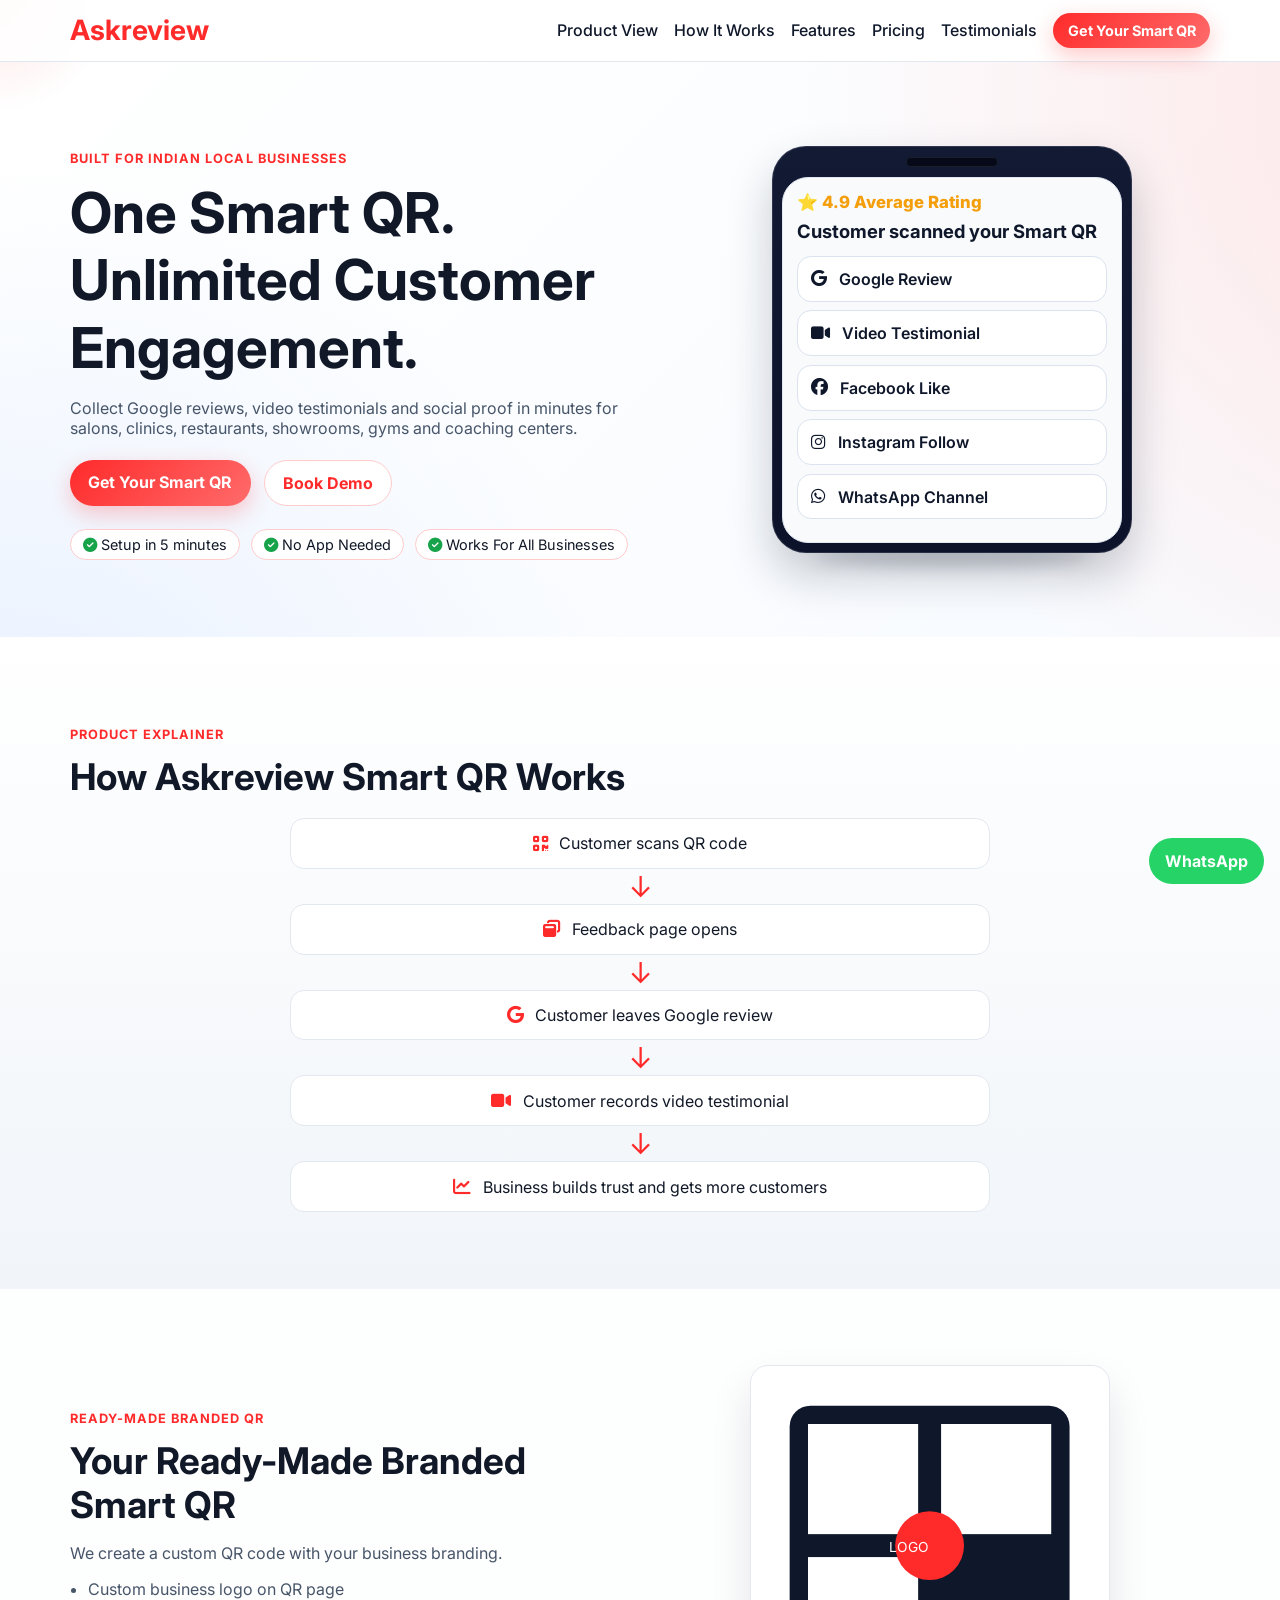
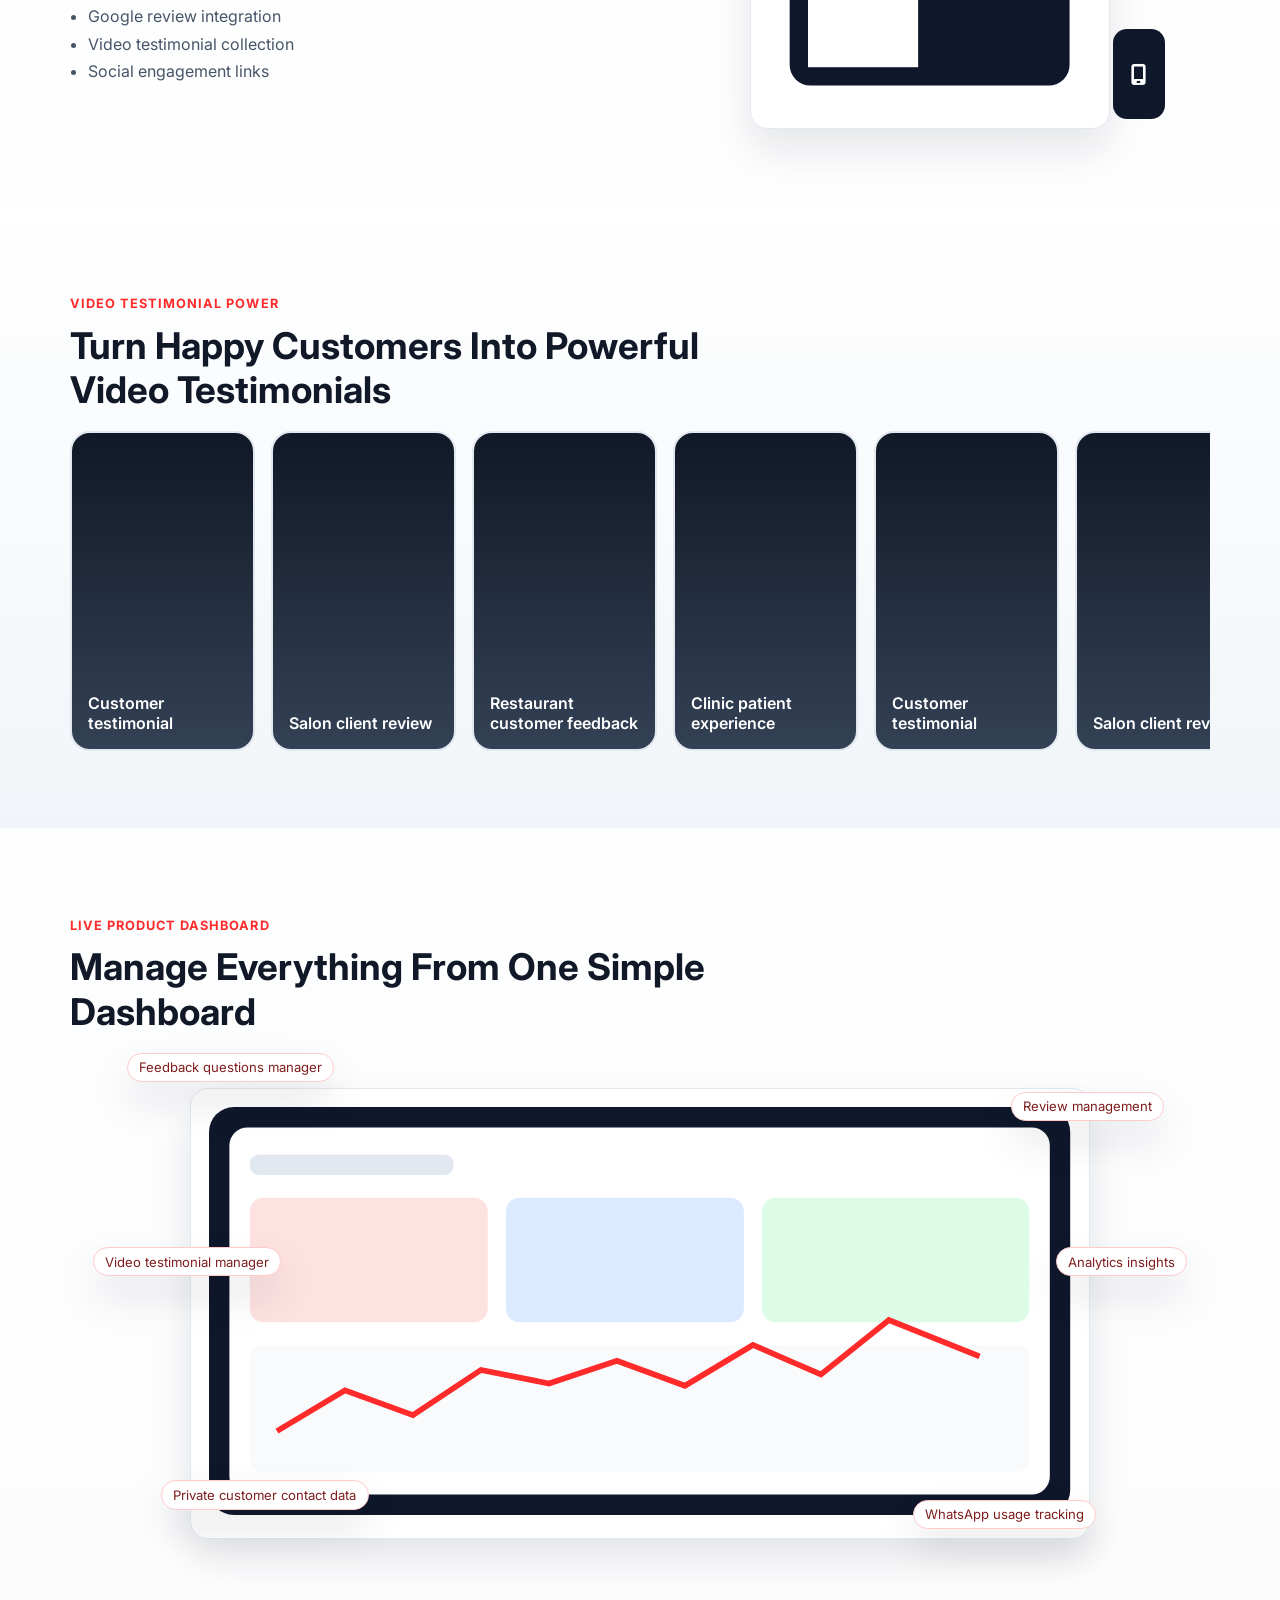
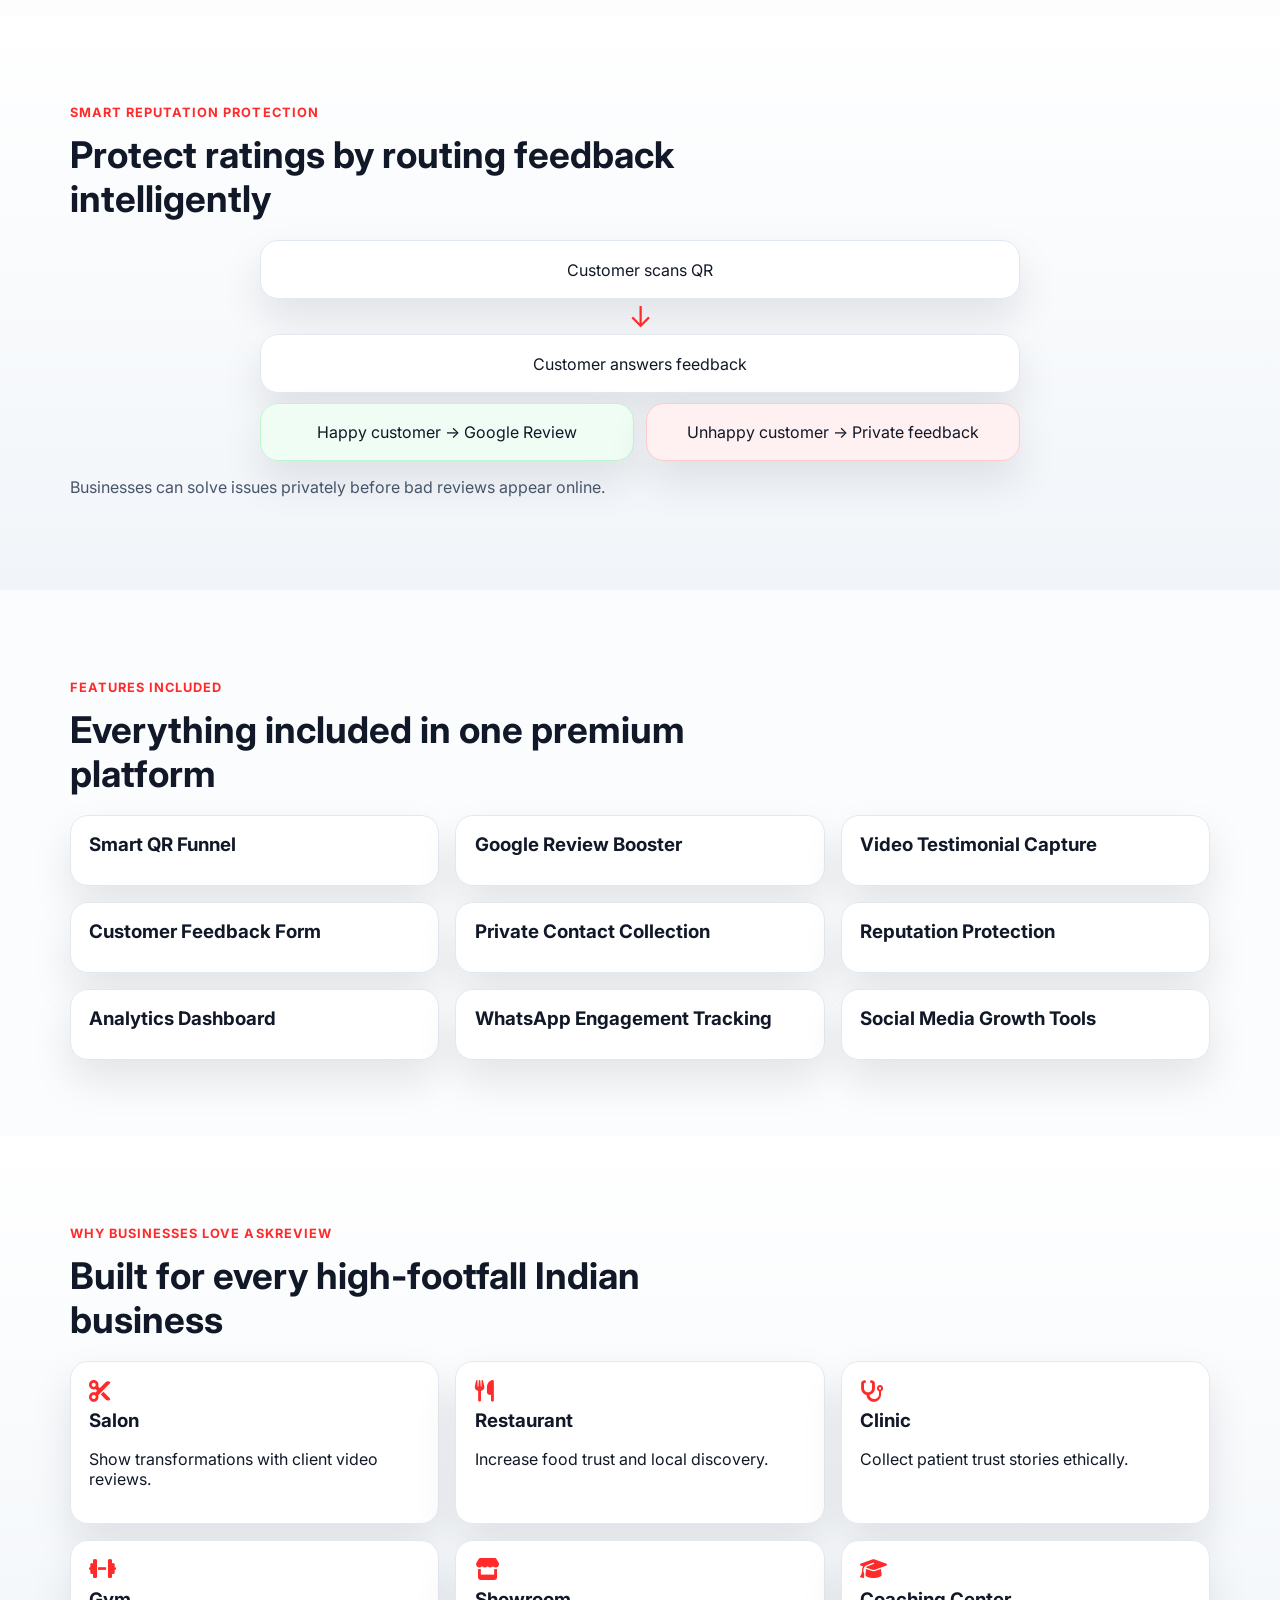
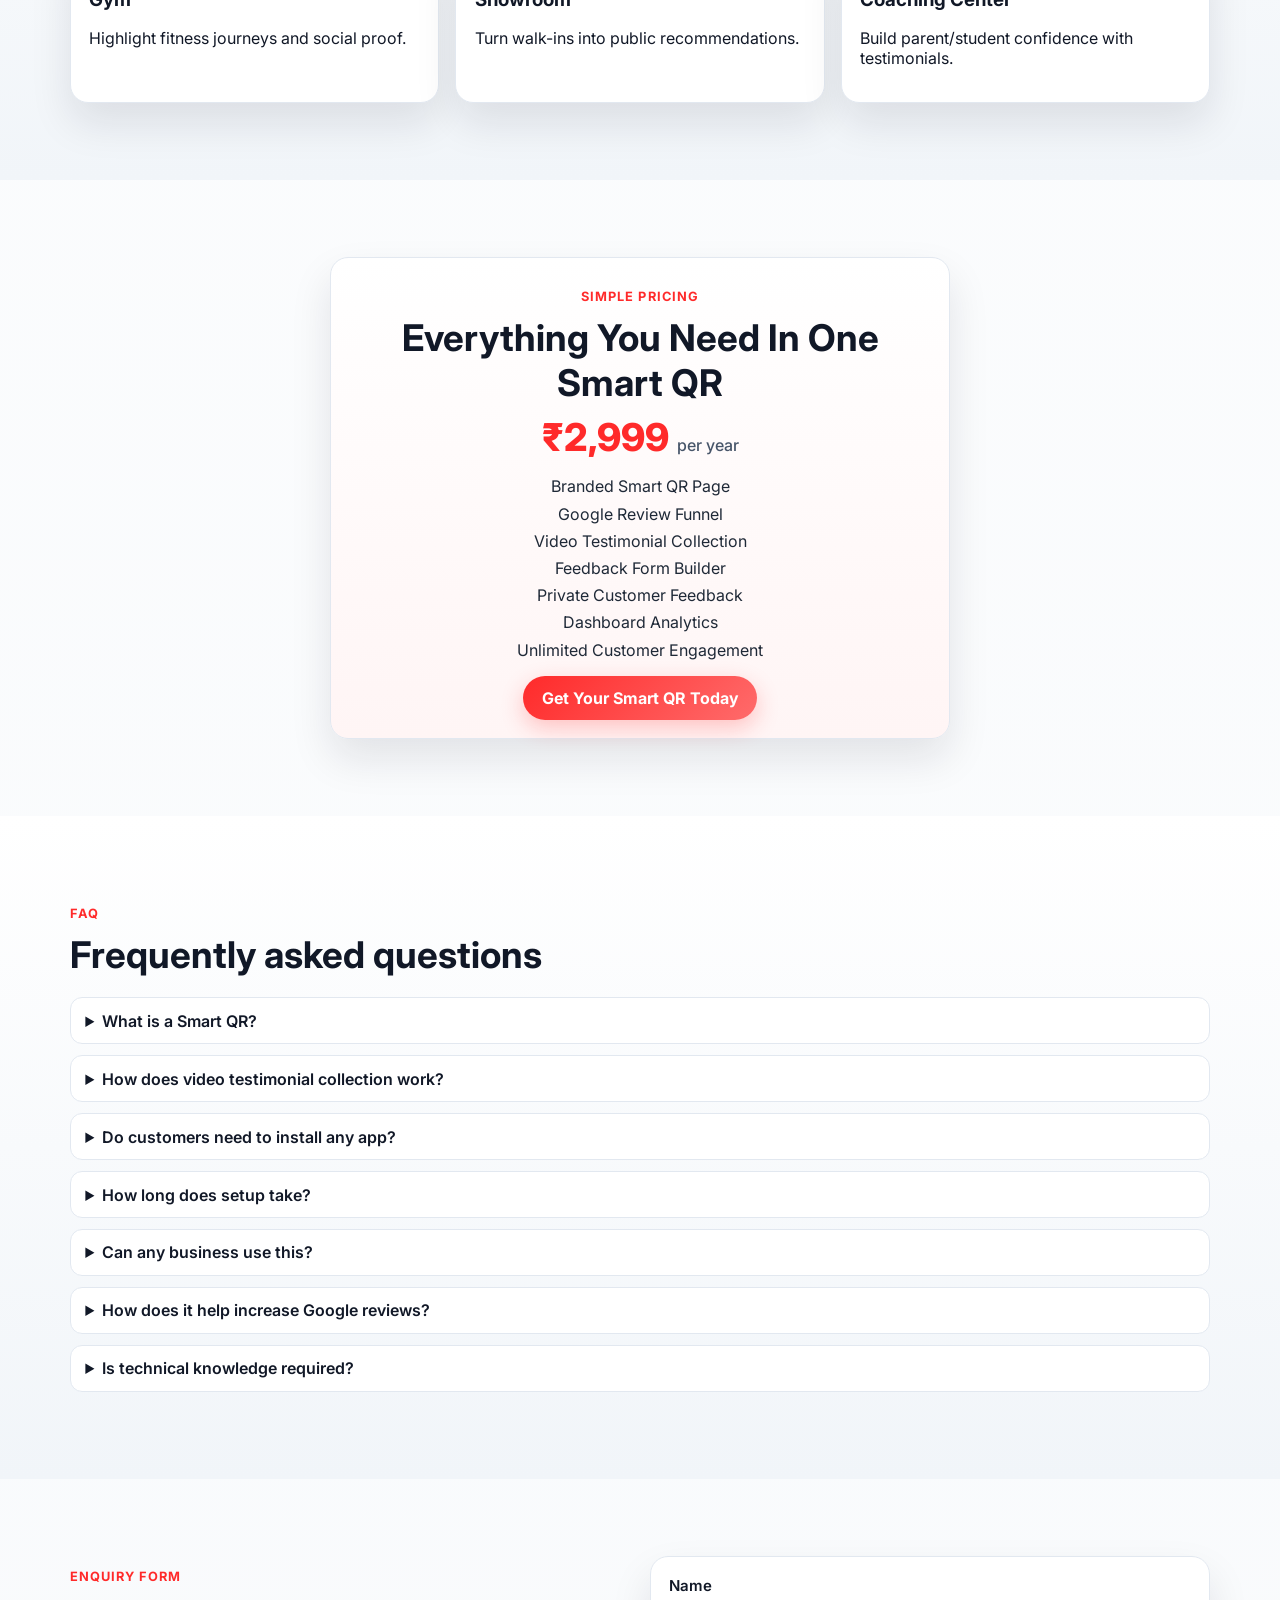
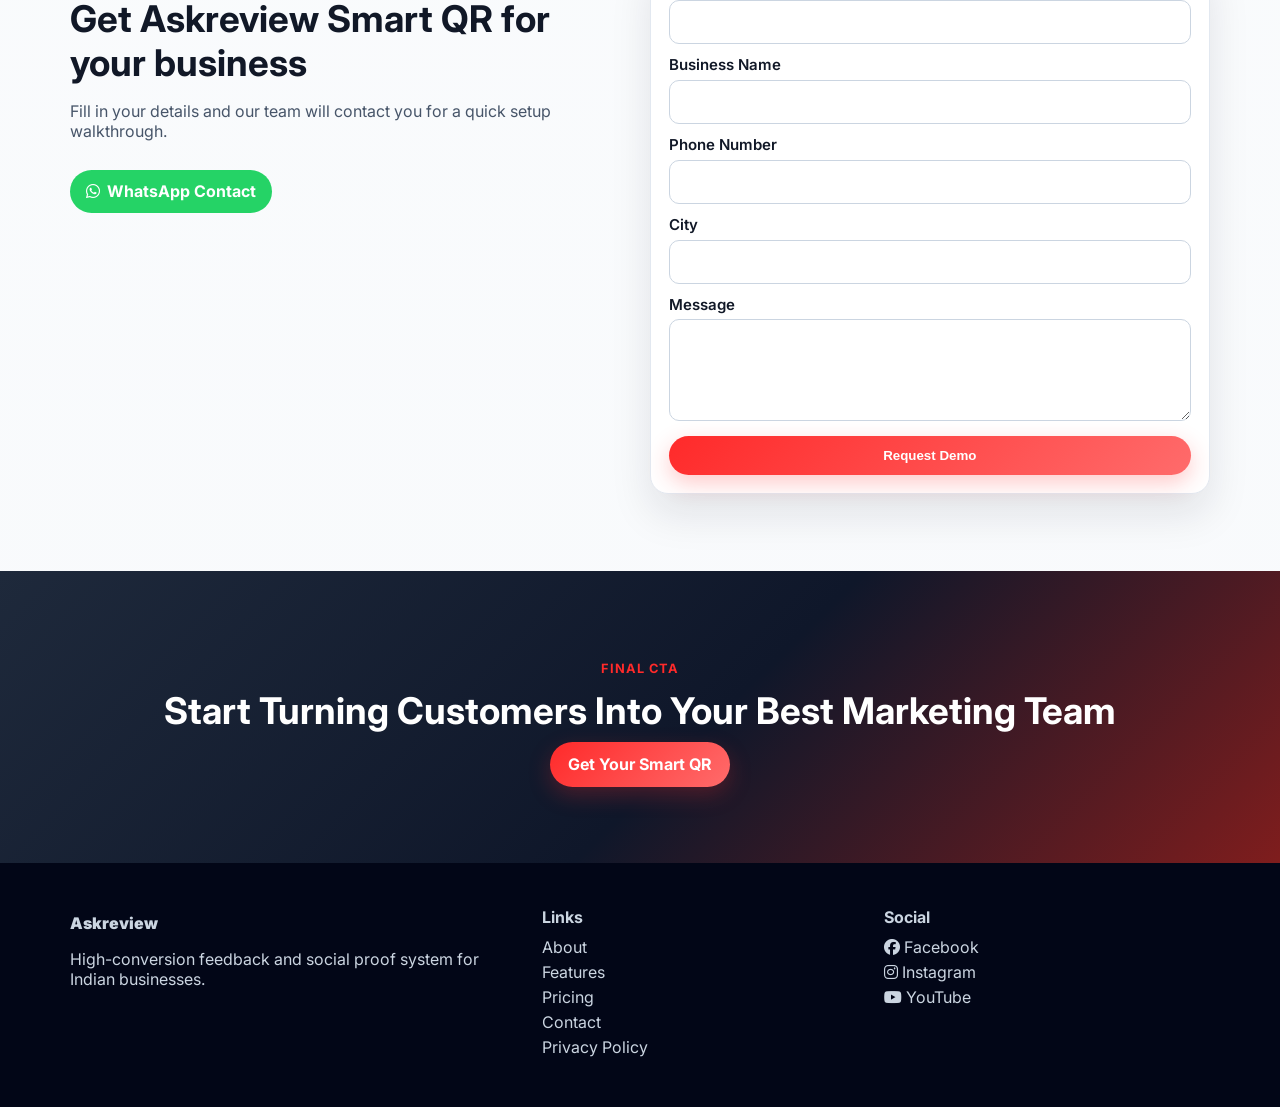
==== commit ff9e6adb: "Adjust Askreview logo size and color split in header" ====
--- a/index.html
+++ b/index.html
@@ -25,12 +25,13 @@
 
     <header class="site-header">
       <div class="container nav-wrap">
-        <a href="#home" class="brand">Askreview</a>
+        <a href="#home" class="brand"><span class="logo-ask">Ask</span><span class="logo-review">review</span></a>
         <nav>
-          <a href="#explainer">Explainer</a>
+          <a href="#explainer">Product View</a>
+          <a href="#explainer">How It Works</a>
           <a href="#features">Features</a>
           <a href="#pricing">Pricing</a>
-          <a href="#faq">FAQ</a>
+          <a href="#businesses">Testimonials</a>
           <a href="#enquiry" class="btn btn-small">Get Your Smart QR</a>
         </nav>
       </div>
--- a/styles.css
+++ b/styles.css
@@ -39,6 +39,16 @@
 .nav-wrap { display: flex; justify-content: space-between; align-items: center; gap: 1rem; padding: .8rem 0; }
 .brand { text-decoration: none; color: var(--dark); font-weight: 900; }
 .brand span { color: var(--primary); }
+.logo-ask {
+  color: #111;
+  font-weight: 700;
+  font-size: 28px;
+}
+.logo-review {
+  color: #ff2a2a;
+  font-weight: 700;
+  font-size: 28px;
+}
 nav { display: flex; align-items: center; gap: 1rem; }
 nav a { text-decoration: none; color: var(--dark); font-weight: 500; }
 
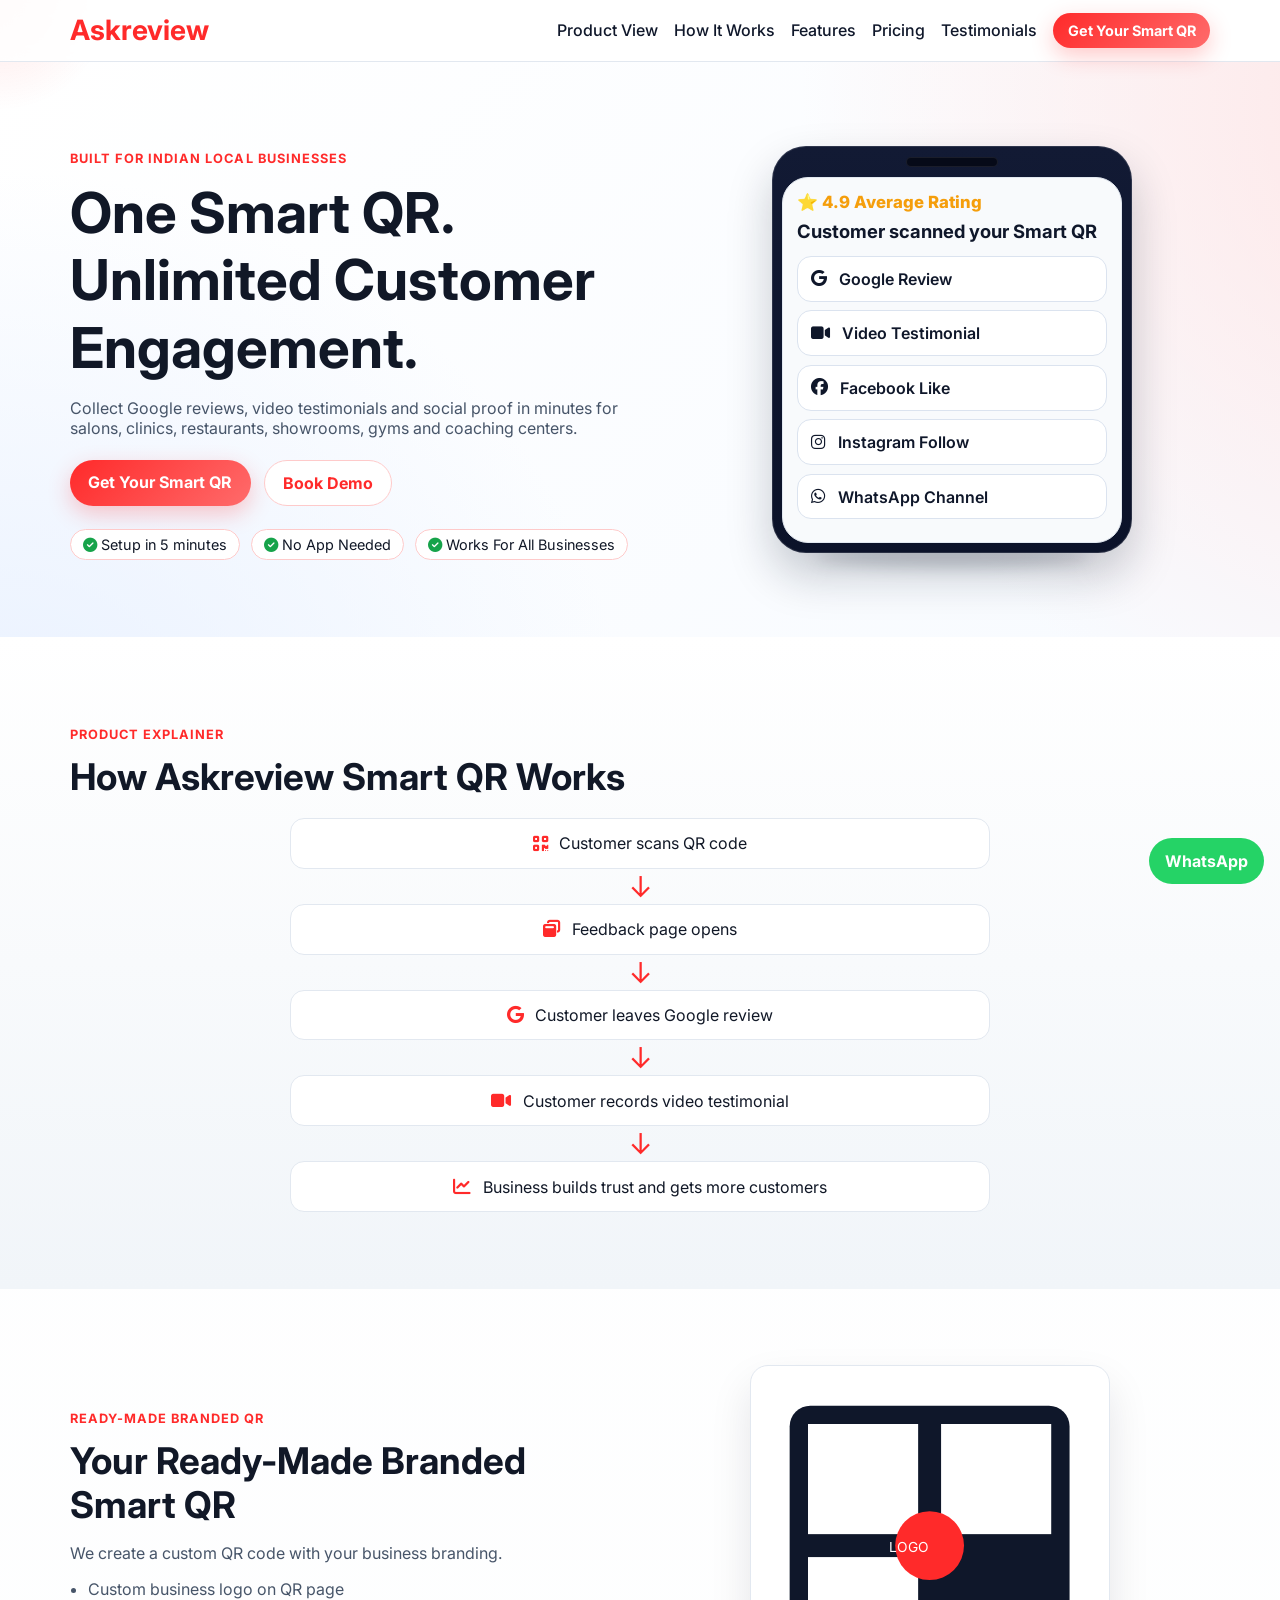
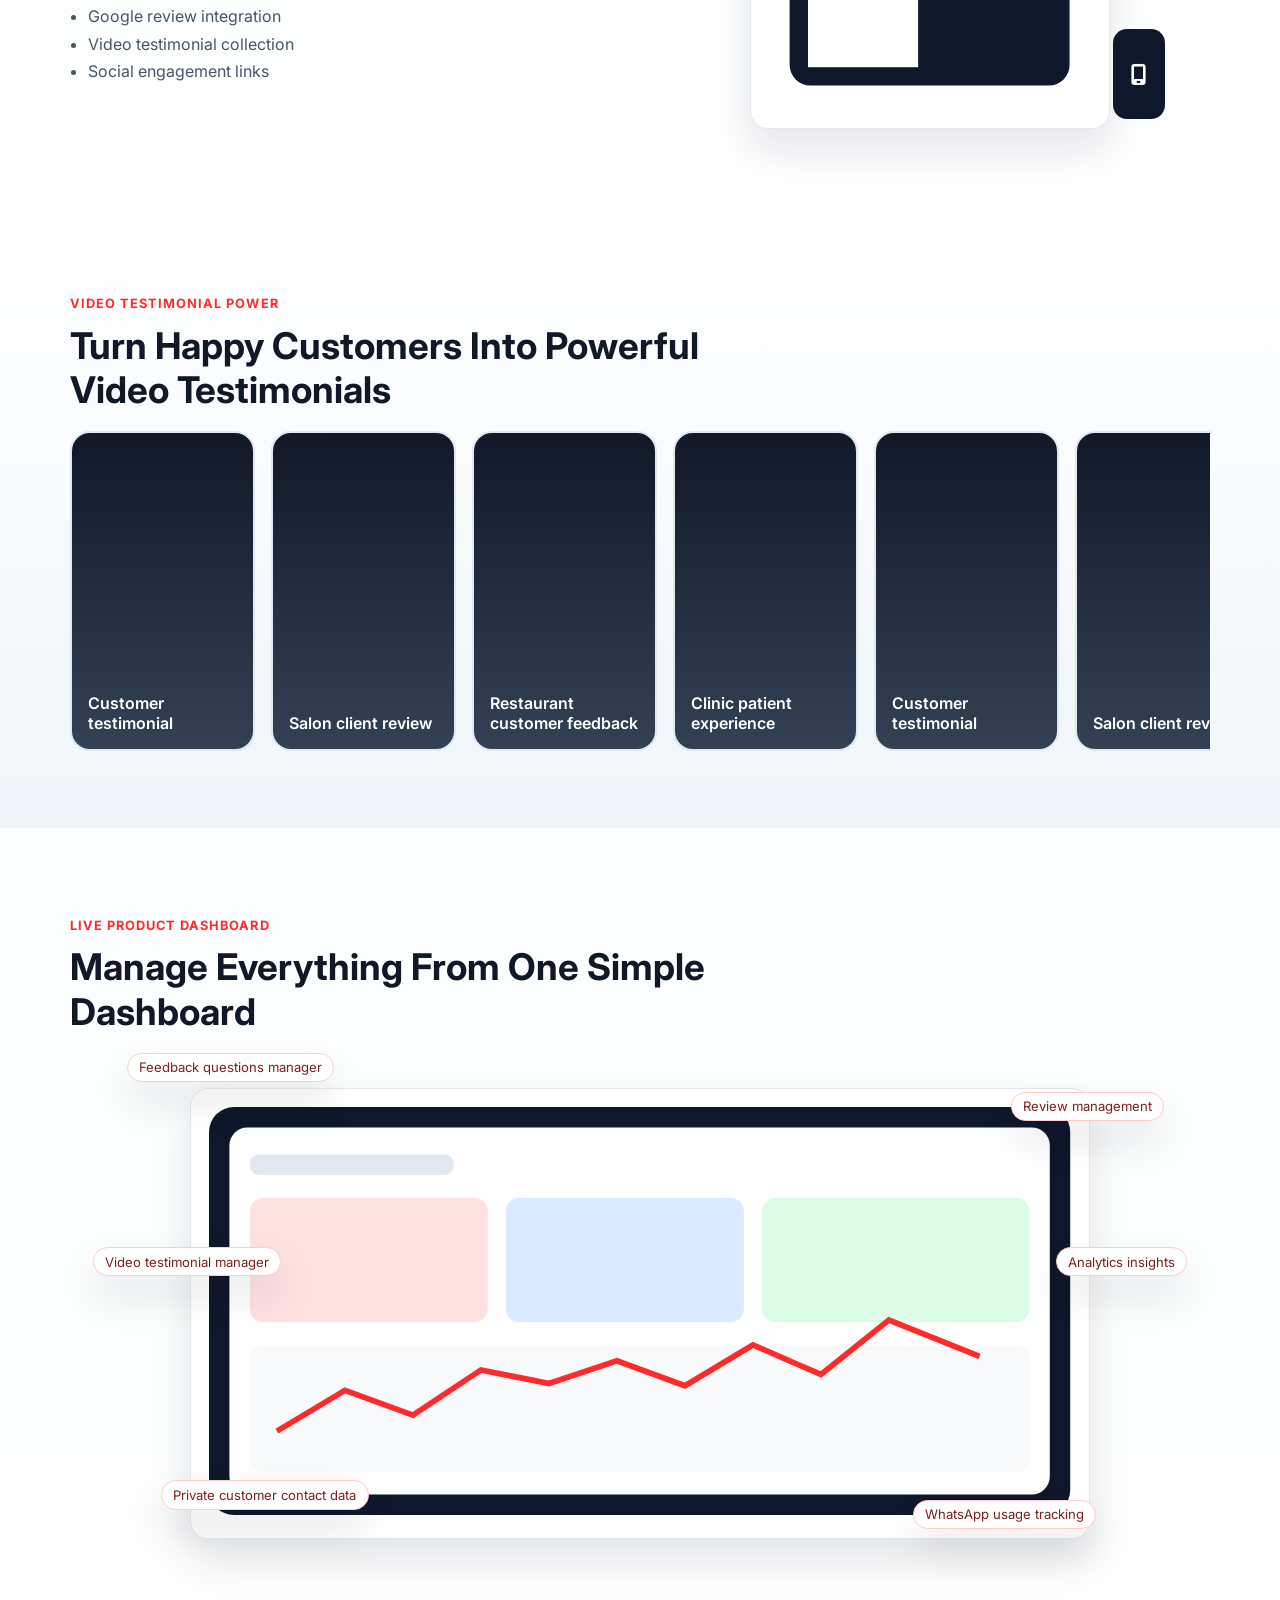
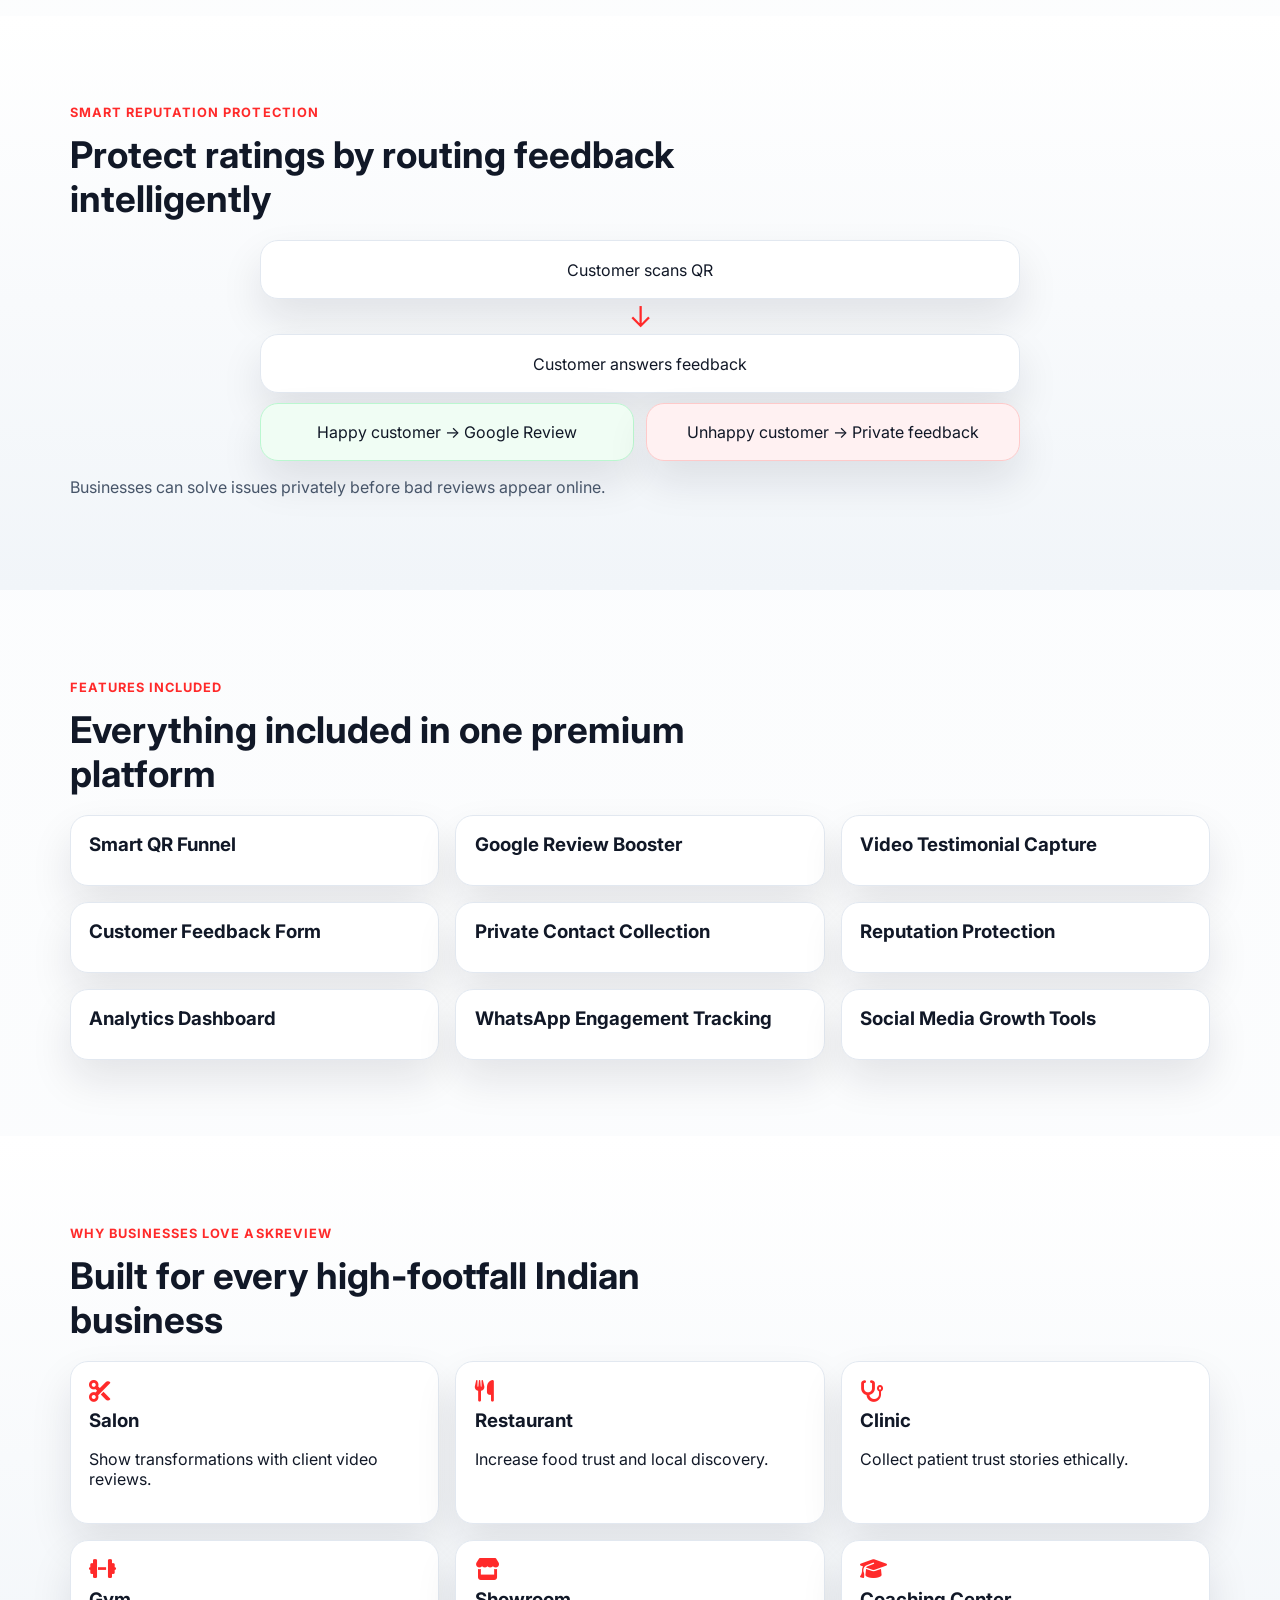
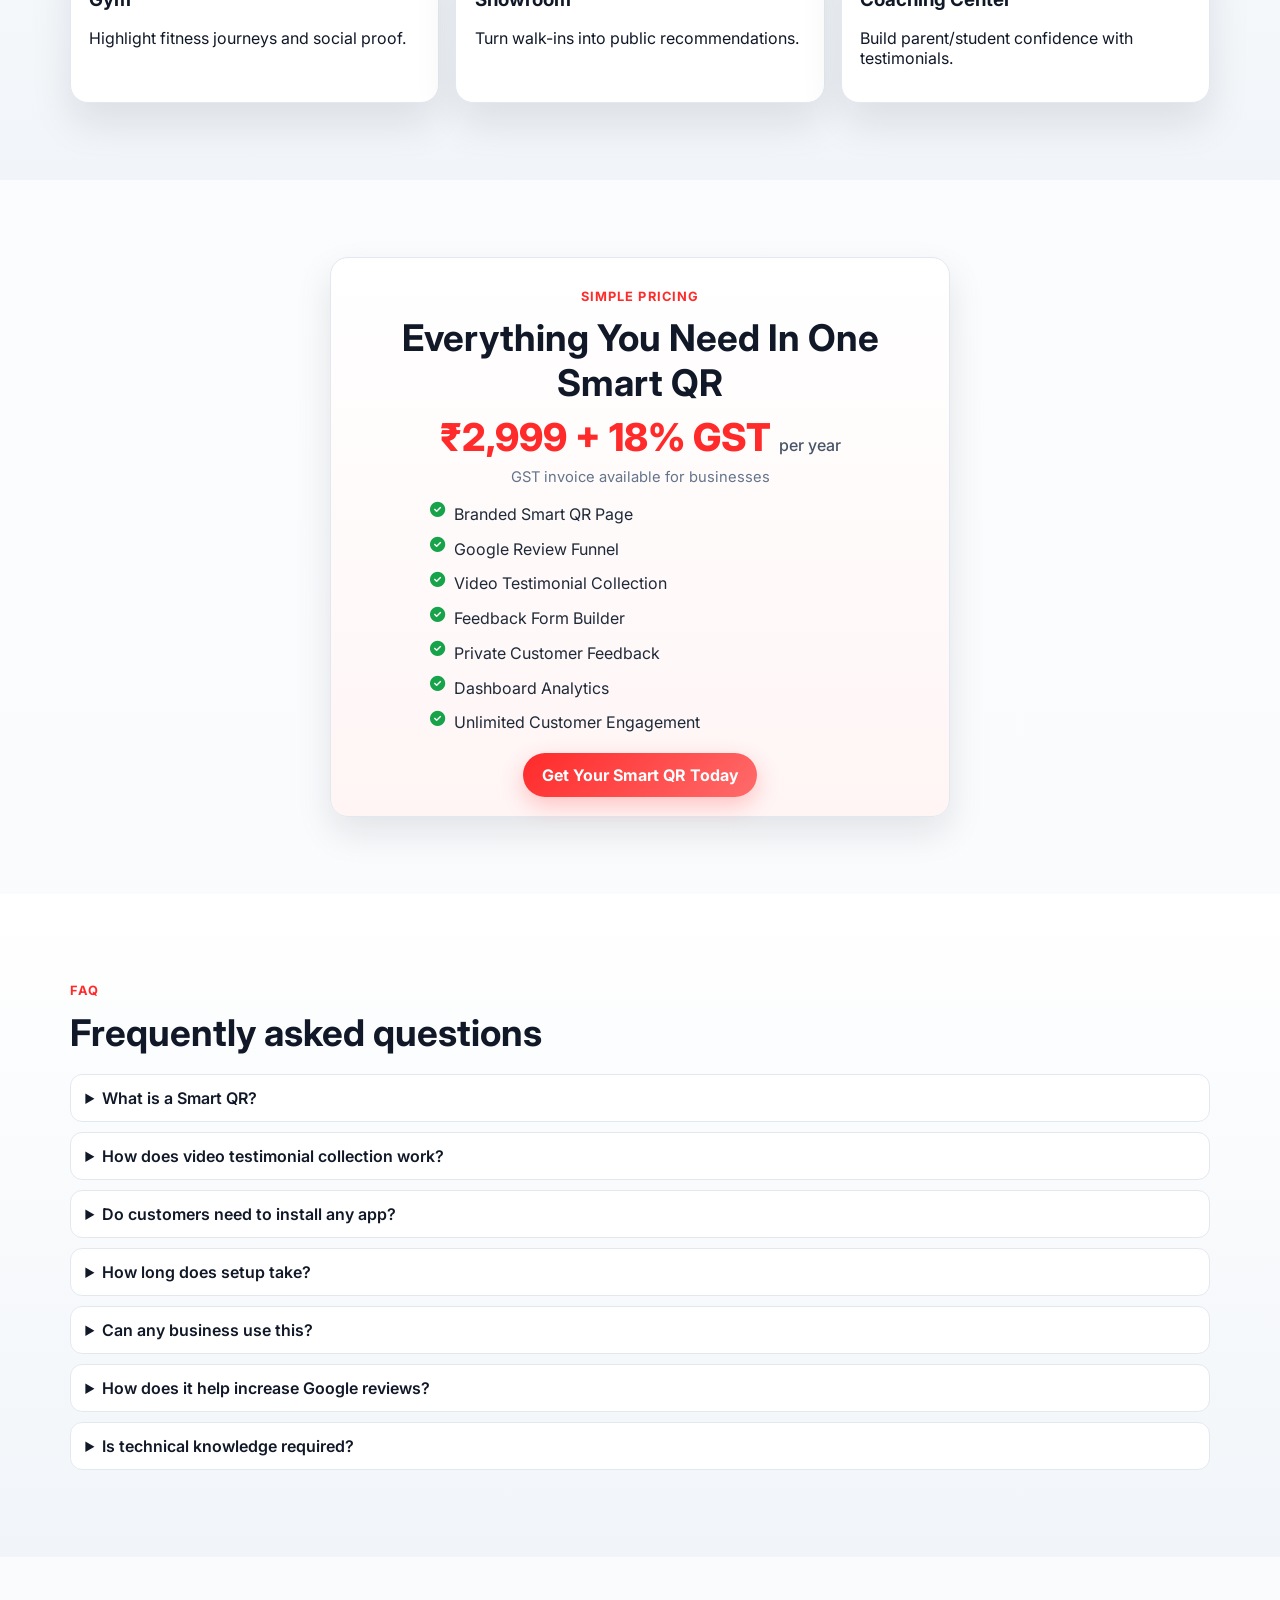
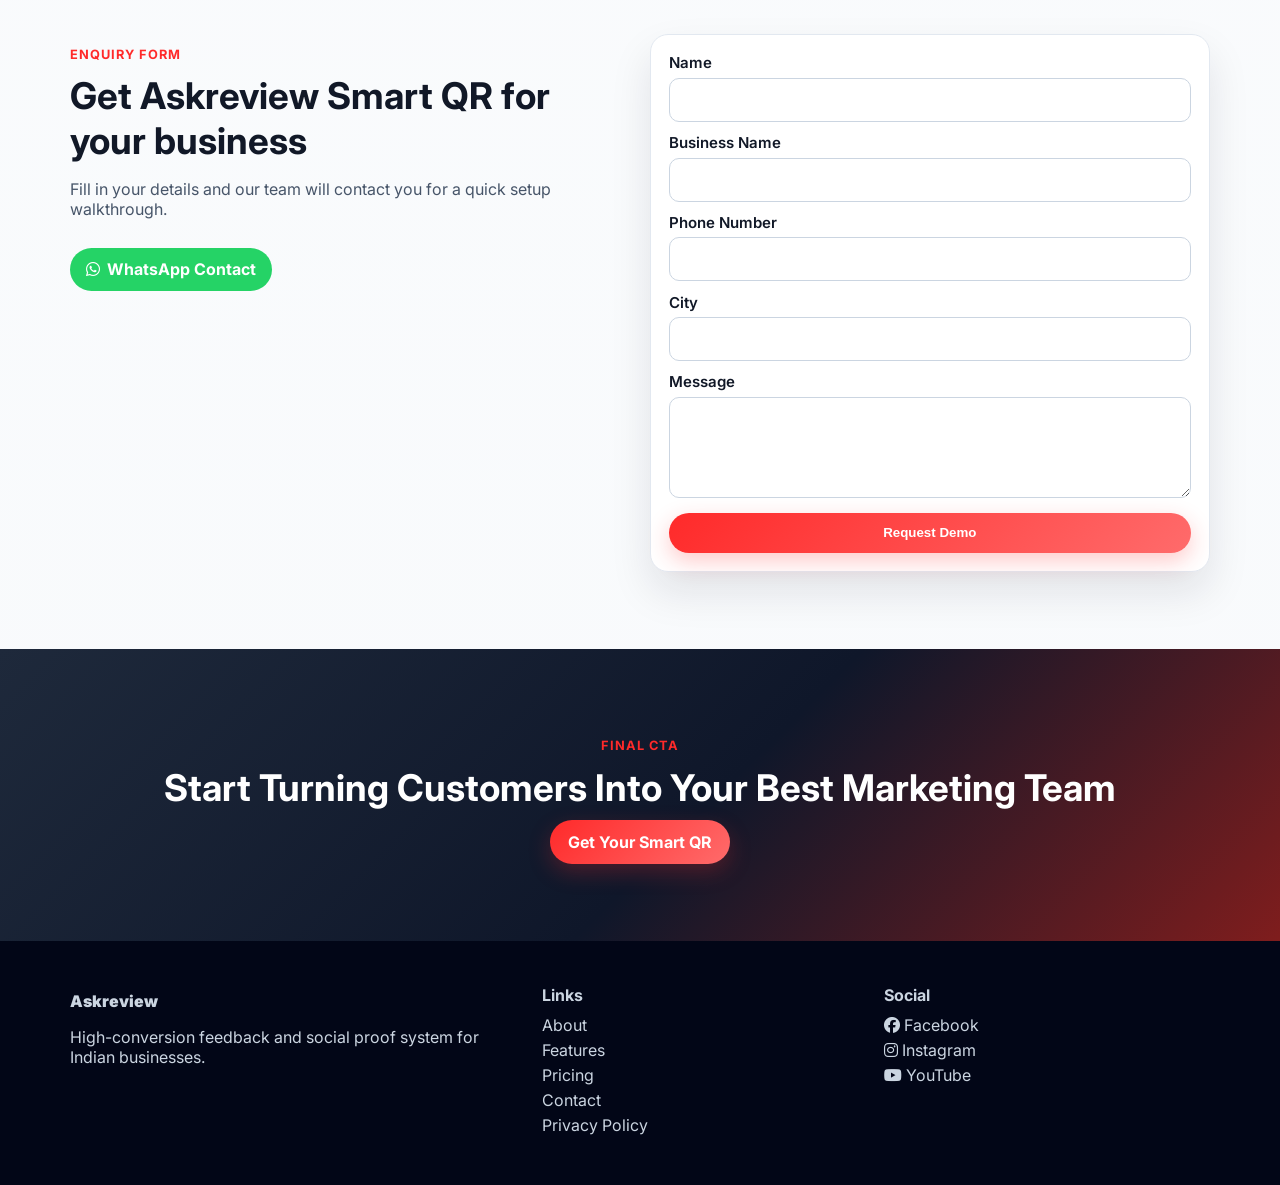
==== commit 71767453: "Enhance pricing card copy and premium styling" ====
--- a/index.html
+++ b/index.html
@@ -239,15 +239,16 @@
           <div class="pricing card reveal">
             <p class="eyebrow">Simple Pricing</p>
             <h2>Everything You Need In One Smart QR</h2>
-            <p class="price">₹2,999 <span>per year</span></p>
+            <p class="price">₹2,999 + 18% GST <span>per year</span></p>
+            <p class="gst-note">GST invoice available for businesses</p>
             <ul>
-              <li>Branded Smart QR Page</li>
-              <li>Google Review Funnel</li>
-              <li>Video Testimonial Collection</li>
-              <li>Feedback Form Builder</li>
-              <li>Private Customer Feedback</li>
-              <li>Dashboard Analytics</li>
-              <li>Unlimited Customer Engagement</li>
+              <li><i class="fa-solid fa-circle-check" aria-hidden="true"></i><span>Branded Smart QR Page</span></li>
+              <li><i class="fa-solid fa-circle-check" aria-hidden="true"></i><span>Google Review Funnel</span></li>
+              <li><i class="fa-solid fa-circle-check" aria-hidden="true"></i><span>Video Testimonial Collection</span></li>
+              <li><i class="fa-solid fa-circle-check" aria-hidden="true"></i><span>Feedback Form Builder</span></li>
+              <li><i class="fa-solid fa-circle-check" aria-hidden="true"></i><span>Private Customer Feedback</span></li>
+              <li><i class="fa-solid fa-circle-check" aria-hidden="true"></i><span>Dashboard Analytics</span></li>
+              <li><i class="fa-solid fa-circle-check" aria-hidden="true"></i><span>Unlimited Customer Engagement</span></li>
             </ul>
             <a href="#enquiry" class="btn">Get Your Smart QR Today</a>
           </div>
--- a/styles.css
+++ b/styles.css
@@ -322,11 +322,19 @@
   margin: 0 auto;
   text-align: center;
   background: linear-gradient(180deg, #fff, #fff5f5);
-}
-.price { font-size: 2.4rem; color: var(--primary); font-weight: 800; margin: .2rem 0 .8rem; }
+  box-shadow: 0 16px 36px rgba(15, 23, 42, 0.1);
+  transition: transform .3s ease, box-shadow .3s ease;
+}
+.pricing:hover {
+  transform: translateY(-5px);
+  box-shadow: 0 24px 44px rgba(15, 23, 42, 0.14);
+}
+.price { font-size: 2.4rem; color: var(--primary); font-weight: 800; margin: .2rem 0 .5rem; }
 .price span { font-size: 1rem; color: var(--muted); font-weight: 500; }
-.pricing ul { list-style: none; padding: 0; color: #1f2937; }
-.pricing li { margin: .45rem 0; }
+.gst-note { margin: 0 0 1rem; font-size: .92rem; color: #64748b; }
+.pricing ul { list-style: none; padding: 0; color: #1f2937; text-align: left; max-width: 420px; margin: 0 auto 1.2rem; }
+.pricing li { margin: .72rem 0; display: flex; align-items: center; gap: .55rem; }
+.pricing li i { color: #16a34a; font-size: .95rem; }
 
 .faq-list details {
   background: #fff;
